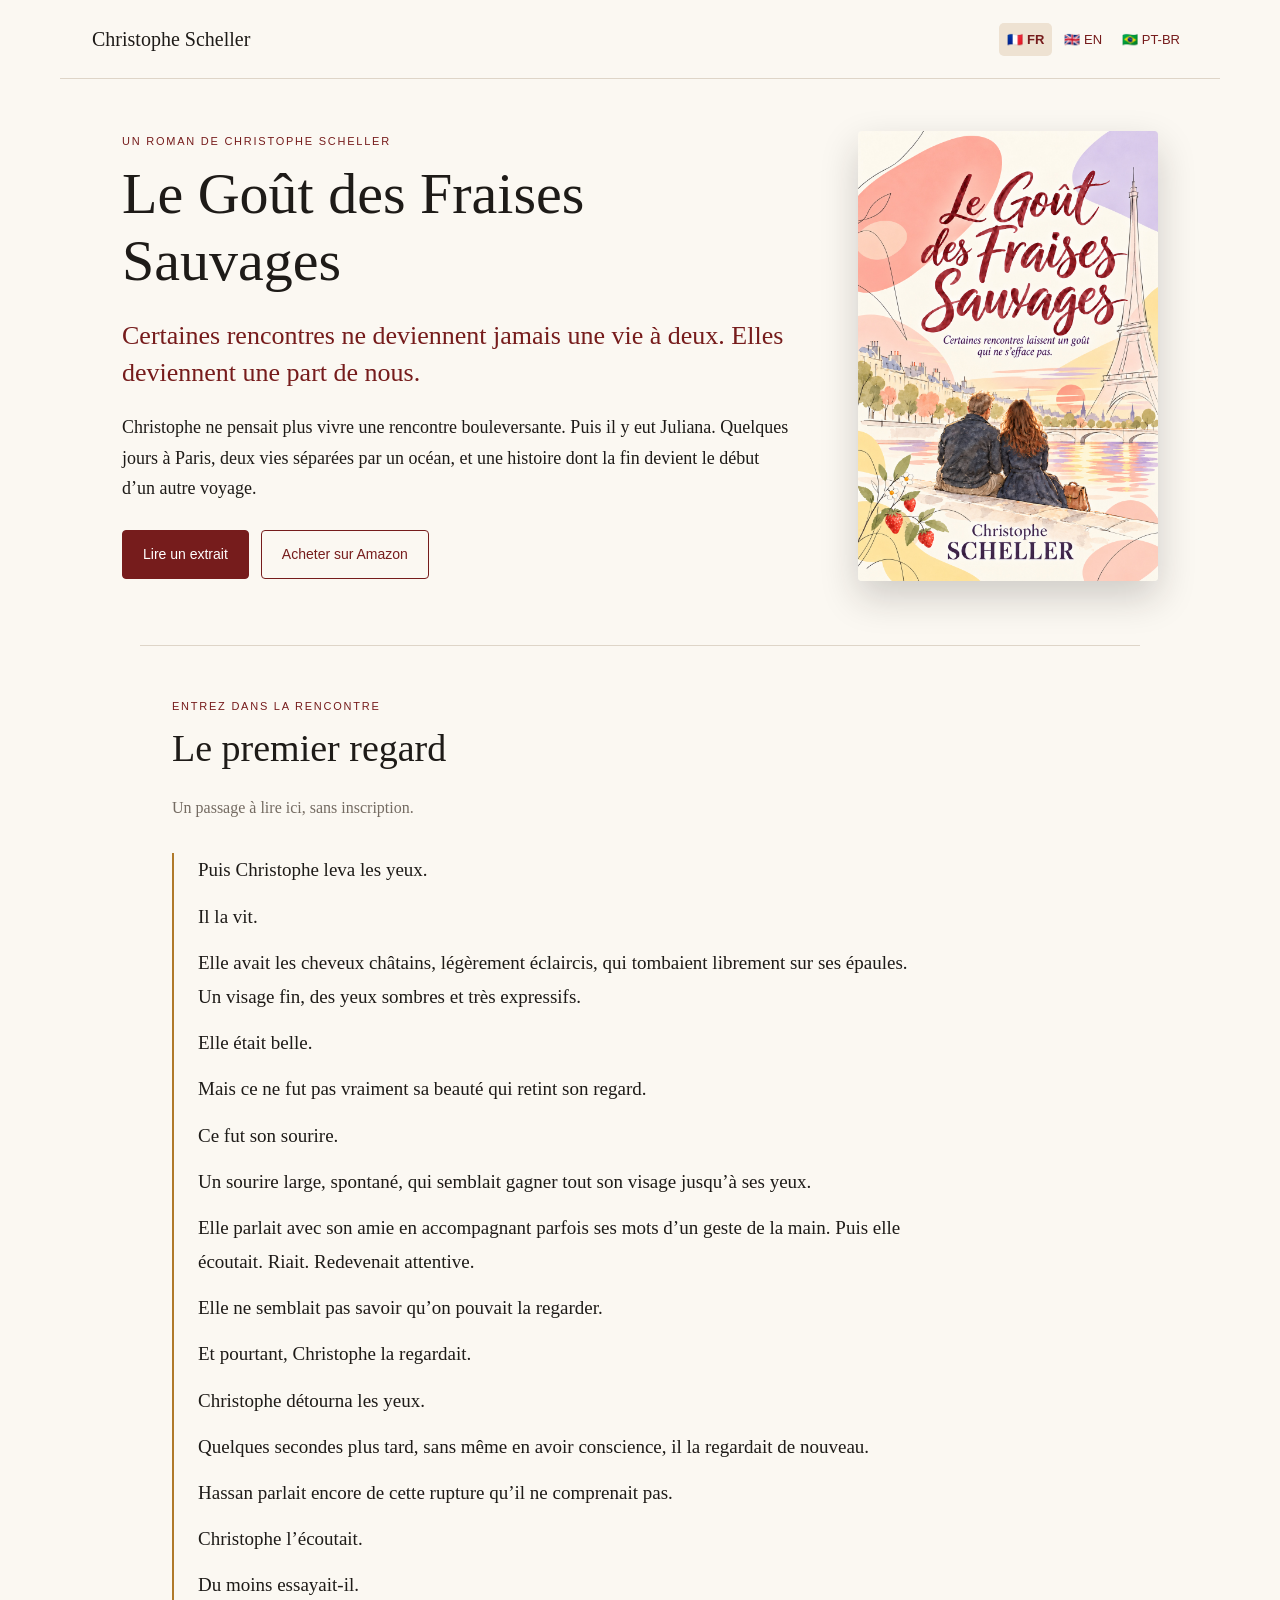
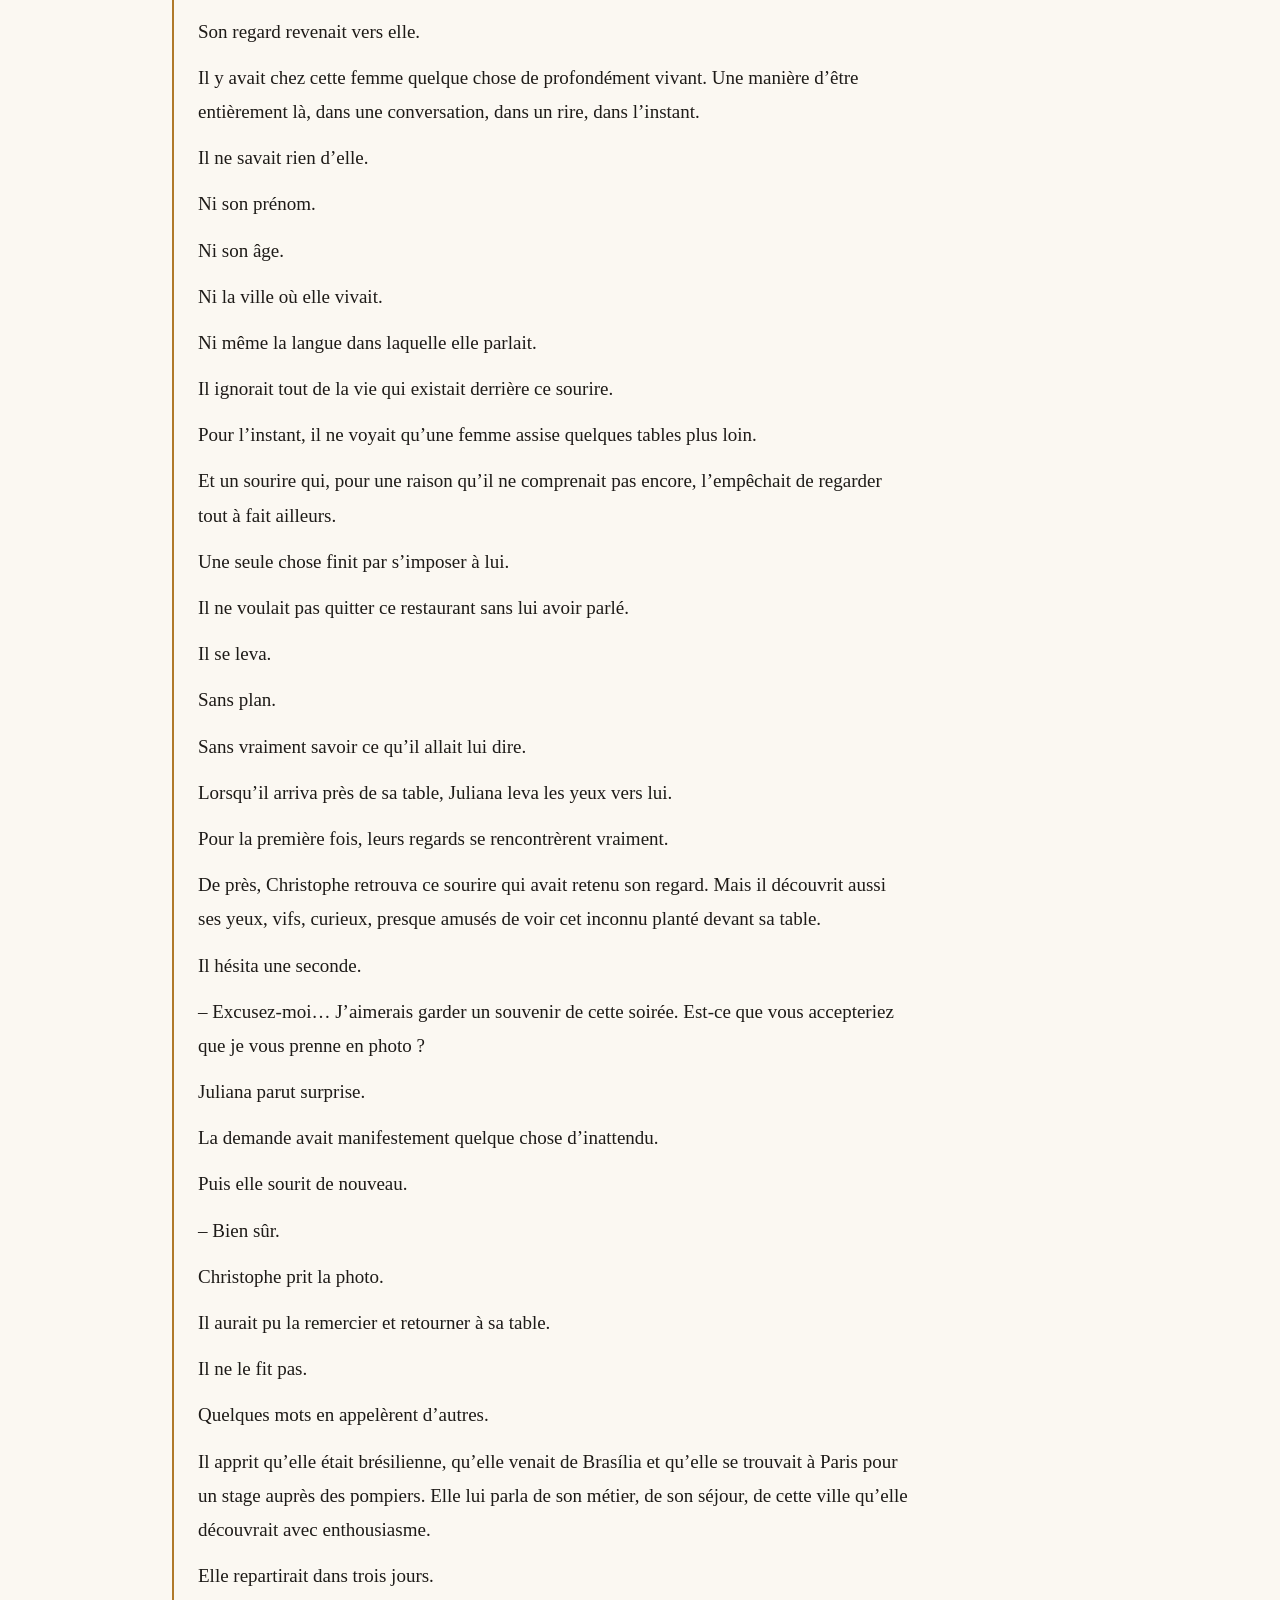
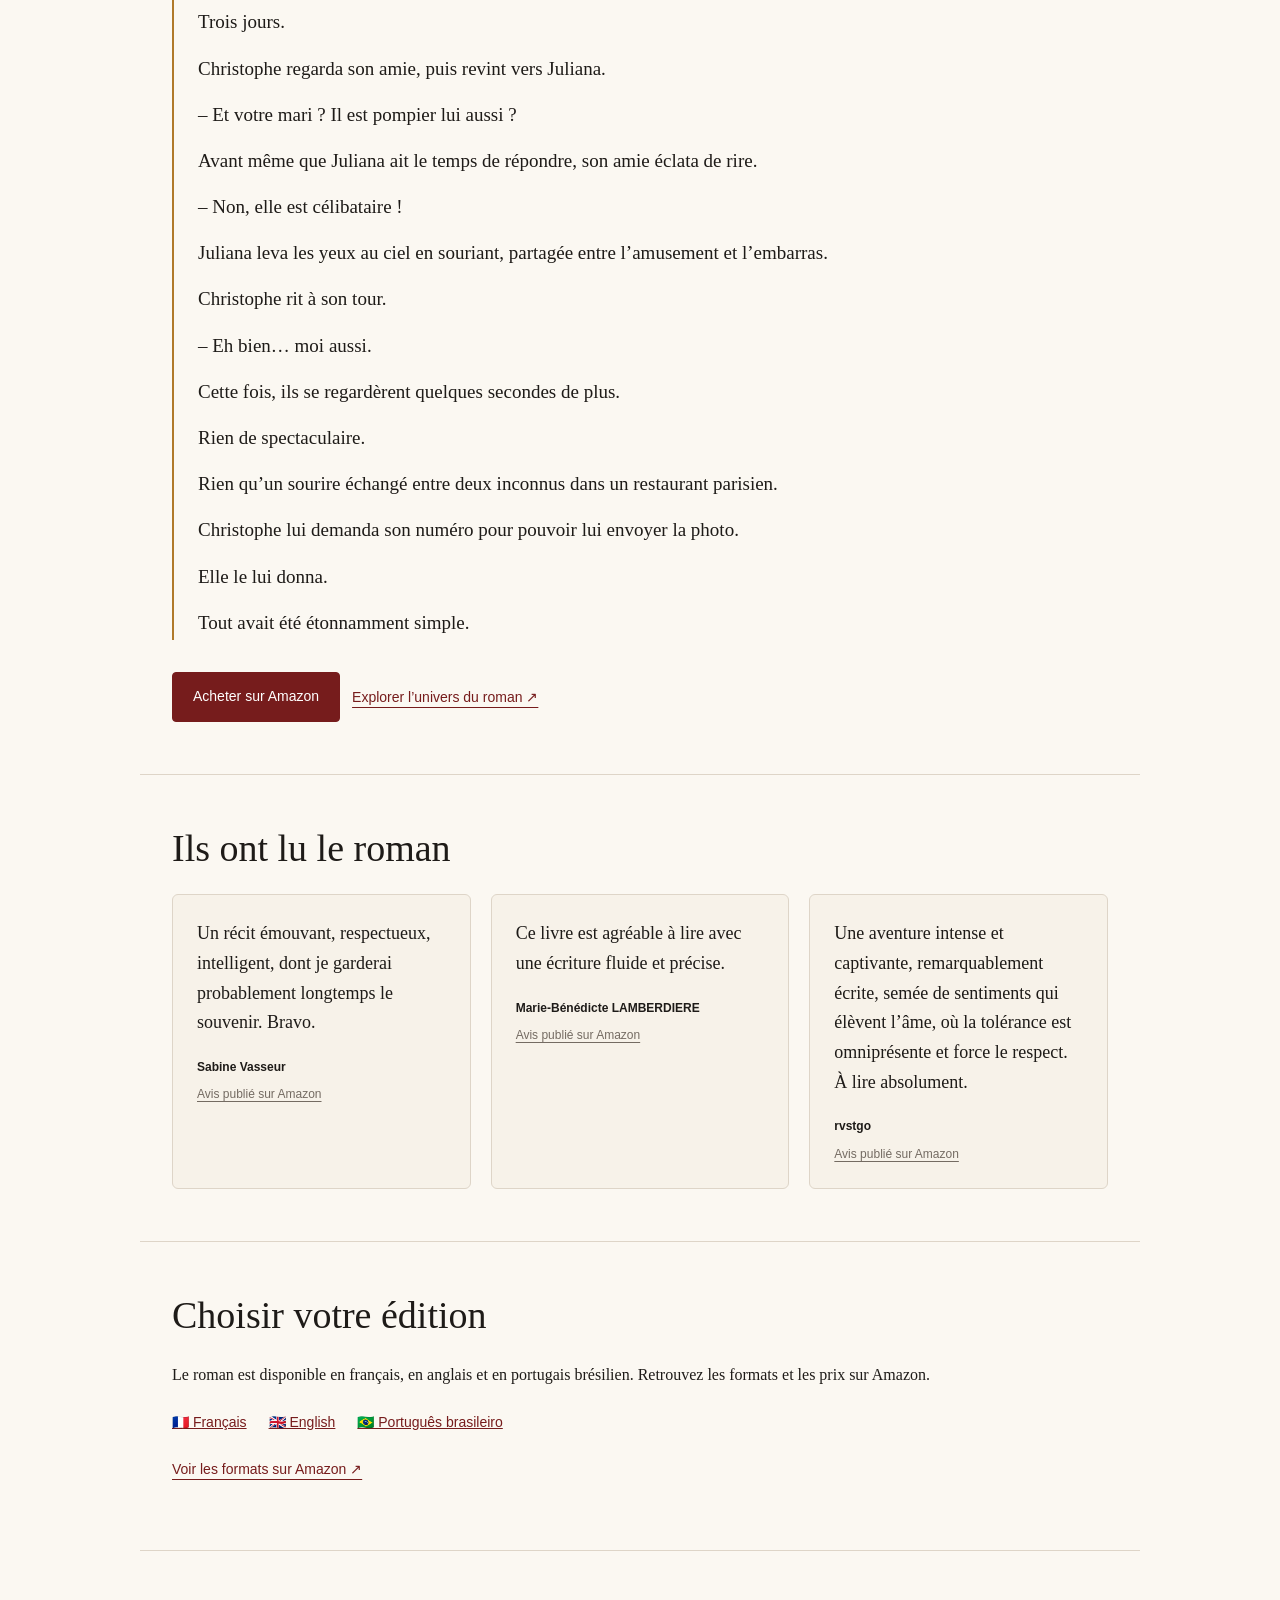
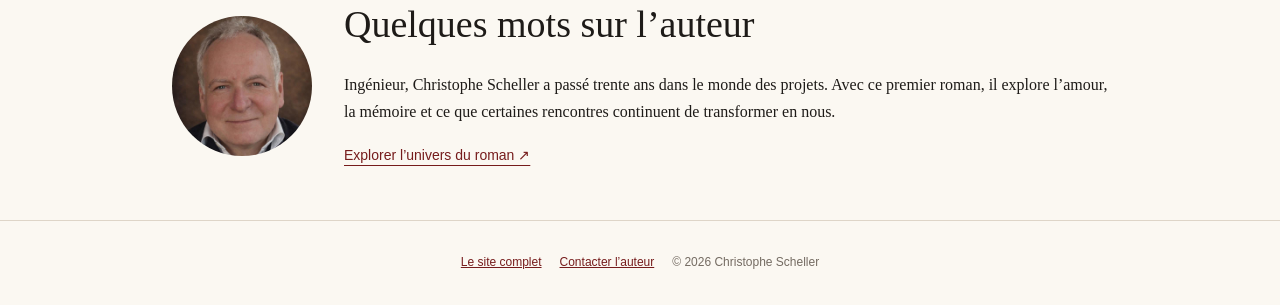
==== decouvrir/index.html @ 8481d51f "1erepage" ====
<!doctype html>
<html lang="fr"><head><meta charset="utf-8"><meta name="viewport" content="width=device-width, initial-scale=1"><title>Le Goût des Fraises Sauvages — Christophe Scheller</title><meta name="description" content="Christophe ne pensait plus vivre une rencontre bouleversante. Puis il y eut Juliana. Quelques jours à Paris, deux vies séparées par un océan, et une histoire dont la fin devient le début d’un autre voyage."><link rel="canonical" href="https://christophescheller.fr/decouvrir/"><link rel="alternate" hreflang="fr" href="https://christophescheller.fr/decouvrir/"><link rel="alternate" hreflang="en" href="https://christophescheller.fr/en/decouvrir/"><link rel="alternate" hreflang="pt-BR" href="https://christophescheller.fr/pt-br/decouvrir/"><link rel="alternate" hreflang="x-default" href="https://christophescheller.fr/decouvrir/"><meta property="og:type" content="book"><meta property="og:title" content="Le Goût des Fraises Sauvages"><meta property="og:description" content="Certaines rencontres ne deviennent jamais une vie à deux. Elles deviennent une part de nous."><meta property="og:url" content="https://christophescheller.fr/decouvrir/"><meta property="og:image" content="https://christophescheller.fr/assets/couverture-v5.jpg"><link rel="stylesheet" href="../assets/campagne.css?v=20261014"></head>
<body><header class="campaign-header"><a class="campaign-brand" href="../index.html">Christophe Scheller</a><nav class="campaign-language" aria-label="Choisir la langue"><a href="index.html" lang="fr" aria-current="page">🇫🇷 FR</a><a href="../en/decouvrir/index.html" lang="en">🇬🇧 EN</a><a href="../pt-br/decouvrir/index.html" lang="pt-BR">🇧🇷 PT-BR</a></nav></header>
<main><section class="campaign-hero"><div class="campaign-copy"><p class="campaign-eyebrow">Un roman de Christophe Scheller</p><h1>Le Goût des Fraises Sauvages</h1><p class="campaign-signature">Certaines rencontres ne deviennent jamais une vie à deux. Elles deviennent une part de nous.</p><p class="campaign-summary">Christophe ne pensait plus vivre une rencontre bouleversante. Puis il y eut Juliana. Quelques jours à Paris, deux vies séparées par un océan, et une histoire dont la fin devient le début d’un autre voyage.</p><div class="campaign-actions"><a class="campaign-button primary" href="#lire">Lire un extrait</a><a class="campaign-button" href="https://www.amazon.fr/dp/B0H6JQLMPZ" target="_blank" rel="noopener">Acheter sur Amazon</a></div></div><figure class="campaign-cover"><img class="campaign-cover-image" src="../assets/couverture-v5.jpg" alt="La couverture du roman" width="300" height="450" fetchpriority="high"></figure></section>
<section class="campaign-section" id="lire"><p class="campaign-eyebrow">Entrez dans la rencontre</p><h2>Le premier regard</h2><p class="campaign-muted">Un passage à lire ici, sans inscription.</p><blockquote class="campaign-excerpt"><p>Puis Christophe leva les yeux.</p><p>Il la vit.</p><p>Elle avait les cheveux châtains, légèrement éclaircis, qui tombaient librement sur ses épaules. Un visage fin, des yeux sombres et très expressifs.</p><p>Elle était belle.</p><p>Mais ce ne fut pas vraiment sa beauté qui retint son regard.</p><p>Ce fut son sourire.</p><p>Un sourire large, spontané, qui semblait gagner tout son visage jusqu’à ses yeux.</p><p>Elle parlait avec son amie en accompagnant parfois ses mots d’un geste de la main. Puis elle écoutait. Riait. Redevenait attentive.</p><p>Elle ne semblait pas savoir qu’on pouvait la regarder.</p><p>Et pourtant, Christophe la regardait.</p><p>Christophe détourna les yeux.</p><p>Quelques secondes plus tard, sans même en avoir conscience, il la regardait de nouveau.</p><p>Hassan parlait encore de cette rupture qu’il ne comprenait pas.</p><p>Christophe l’écoutait.</p><p>Du moins essayait-il.</p><p>Son regard revenait vers elle.</p><p>Il y avait chez cette femme quelque chose de profondément vivant. Une manière d’être entièrement là, dans une conversation, dans un rire, dans l’instant.</p><p>Il ne savait rien d’elle.</p><p>Ni son prénom.</p><p>Ni son âge.</p><p>Ni la ville où elle vivait.</p><p>Ni même la langue dans laquelle elle parlait.</p><p>Il ignorait tout de la vie qui existait derrière ce sourire.</p><p>Pour l’instant, il ne voyait qu’une femme assise quelques tables plus loin.</p><p>Et un sourire qui, pour une raison qu’il ne comprenait pas encore, l’empêchait de regarder tout à fait ailleurs.</p><p>Une seule chose finit par s’imposer à lui.</p><p>Il ne voulait pas quitter ce restaurant sans lui avoir parlé.</p><p>Il se leva.</p><p>Sans plan.</p><p>Sans vraiment savoir ce qu’il allait lui dire.</p><p>Lorsqu’il arriva près de sa table, Juliana leva les yeux vers lui.</p><p>Pour la première fois, leurs regards se rencontrèrent vraiment.</p><p>De près, Christophe retrouva ce sourire qui avait retenu son regard. Mais il découvrit aussi ses yeux, vifs, curieux, presque amusés de voir cet inconnu planté devant sa table.</p><p>Il hésita une seconde.</p><p>– Excusez-moi… J’aimerais garder un souvenir de cette soirée. Est-ce que vous accepteriez que je vous prenne en photo ?</p><p>Juliana parut surprise.</p><p>La demande avait manifestement quelque chose d’inattendu.</p><p>Puis elle sourit de nouveau.</p><p>– Bien sûr.</p><p>Christophe prit la photo.</p><p>Il aurait pu la remercier et retourner à sa table.</p><p>Il ne le fit pas.</p><p>Quelques mots en appelèrent d’autres.</p><p>Il apprit qu’elle était brésilienne, qu’elle venait de Brasília et qu’elle se trouvait à Paris pour un stage auprès des pompiers. Elle lui parla de son métier, de son séjour, de cette ville qu’elle découvrait avec enthousiasme.</p><p>Elle repartirait dans trois jours.</p><p>Trois jours.</p><p>Christophe regarda son amie, puis revint vers Juliana.</p><p>– Et votre mari ? Il est pompier lui aussi ?</p><p>Avant même que Juliana ait le temps de répondre, son amie éclata de rire.</p><p>– Non, elle est célibataire !</p><p>Juliana leva les yeux au ciel en souriant, partagée entre l’amusement et l’embarras.</p><p>Christophe rit à son tour.</p><p>– Eh bien… moi aussi.</p><p>Cette fois, ils se regardèrent quelques secondes de plus.</p><p>Rien de spectaculaire.</p><p>Rien qu’un sourire échangé entre deux inconnus dans un restaurant parisien.</p><p>Christophe lui demanda son numéro pour pouvoir lui envoyer la photo.</p><p>Elle le lui donna.</p><p>Tout avait été étonnamment simple.</p></blockquote><div class="campaign-actions"><a class="campaign-button primary" href="https://www.amazon.fr/dp/B0H6JQLMPZ" target="_blank" rel="noopener">Acheter sur Amazon</a><a class="campaign-text-link" href="../index.html#extraits">Explorer l’univers du roman ↗</a></div></section>
<section class="campaign-section campaign-reader-section"><h2>Ils ont lu le roman</h2><div class="campaign-reviews"><figure class="campaign-review"><blockquote><p>Un récit émouvant, respectueux, intelligent, dont je garderai probablement longtemps le souvenir. Bravo.</p></blockquote><figcaption><strong>Sabine Vasseur</strong><a href="https://www.amazon.fr/dp/B0H6JQLMPZ#customerReviews" target="_blank" rel="noopener">Avis publié sur Amazon</a></figcaption></figure><figure class="campaign-review"><blockquote><p>Ce livre est agréable à lire avec une écriture fluide et précise.</p></blockquote><figcaption><strong>Marie-Bénédicte LAMBERDIERE</strong><a href="https://www.amazon.fr/dp/B0H6JQLMPZ#customerReviews" target="_blank" rel="noopener">Avis publié sur Amazon</a></figcaption></figure><figure class="campaign-review"><blockquote><p>Une aventure intense et captivante, remarquablement écrite, semée de sentiments qui élèvent l’âme, où la tolérance est omniprésente et force le respect. À lire absolument.</p></blockquote><figcaption><strong>rvstgo</strong><a href="https://www.amazon.fr/dp/B0H6JQLMPZ#customerReviews" target="_blank" rel="noopener">Avis publié sur Amazon</a></figcaption></figure></div></section>
<section class="campaign-section"><h2>Choisir votre édition</h2><p>Le roman est disponible en français, en anglais et en portugais brésilien. Retrouvez les formats et les prix sur Amazon.</p><div class="campaign-editions"><a href="https://www.amazon.fr/dp/B0H6JQLMPZ" target="_blank" rel="noopener" lang="fr">🇫🇷 Français</a><a href="https://www.amazon.fr/dp/B0H6MMX7SH" target="_blank" rel="noopener" lang="en">🇬🇧 English</a><a href="https://www.amazon.fr/dp/B0H6MTT7H8" target="_blank" rel="noopener" lang="pt-BR">🇧🇷 Português brasileiro</a></div><p><a class="campaign-text-link" href="https://www.amazon.fr/dp/B0H6JQLMPZ" target="_blank" rel="noopener">Voir les formats sur Amazon ↗</a></p></section>
<section class="campaign-section campaign-author"><img src="../assets/christophe-scheller.jpg" alt="Christophe Scheller" width="160" height="160" loading="lazy"><div><h2>Quelques mots sur l’auteur</h2><p>Ingénieur, Christophe Scheller a passé trente ans dans le monde des projets. Avec ce premier roman, il explore l’amour, la mémoire et ce que certaines rencontres continuent de transformer en nous.</p><a class="campaign-text-link" href="../index.html">Explorer l’univers du roman ↗</a></div></section></main>
<footer class="campaign-footer"><a href="../index.html">Le site complet</a><a href="mailto:christophe.scheller@gmail.com">Contacter l’auteur</a><span>© 2026 Christophe Scheller</span></footer>
<!-- Cloudflare Web Analytics --><script type="module" src="https://static.cloudflareinsights.com/beacon.min.js" data-cf-beacon='{"token": "4d6f03d2fbf64516ad3363372d7a90b8"}'></script><!-- End Cloudflare Web Analytics -->
</body></html>
---- assets/campagne.css ----
:root { --ink:#1e1b18; --paper:#fbf8f2; --wine:#761c1c; --muted:#746b62; --line:#ded5c8; }
* { box-sizing:border-box; }
html { scroll-behavior:smooth; }
body { margin:0; color:var(--ink); background:var(--paper); font-family:Georgia,'Times New Roman',serif; line-height:1.7; }
a { color:var(--wine); }
a:focus-visible { outline:3px solid var(--wine); outline-offset:5px; }
.campaign-header { display:flex; justify-content:space-between; align-items:center; gap:16px; max-width:1160px; margin:auto; padding:22px 32px; border-bottom:1px solid var(--line); }
.campaign-brand { text-decoration:none; font-size:20px; color:var(--ink); }
.campaign-language { display:flex; gap:4px; font:13px Arial,sans-serif; }
.campaign-language a { padding:9px 8px; text-decoration:none; white-space:nowrap; border-radius:5px; }
.campaign-language a:hover,.campaign-language a[aria-current="page"] { background:#eee2d2; font-weight:bold; }
.campaign-hero { max-width:1100px; display:grid; grid-template-columns:minmax(0,1fr) 300px; gap:64px; align-items:center; margin:auto; padding:52px 32px 64px; }
.campaign-eyebrow { margin:0 0 12px; color:var(--wine); text-transform:uppercase; font:11px/1.5 Arial,sans-serif; letter-spacing:.16em; }
h1,h2 { font-weight:normal; line-height:1.15; }
h1 { font-size:clamp(34px,4.6vw,58px); margin:0 0 22px; }
h2 { font-size:clamp(28px,3.5vw,38px); margin:0 0 24px; }
.campaign-signature { color:var(--wine); font-size:clamp(21px,2.1vw,26px); line-height:1.45; margin:0 0 20px; }
.campaign-summary { font-size:18px; margin:0 0 26px; }
.campaign-actions { display:flex; flex-wrap:wrap; align-items:center; gap:12px; }
.campaign-button { display:inline-block; padding:14px 20px; border:1px solid var(--wine); border-radius:4px; text-decoration:none; font:14px/1.4 Arial,sans-serif; text-align:center; }
.campaign-button.primary { color:white; background:var(--wine); }
.campaign-button:hover { background:#eee2d2; color:var(--wine); }
.campaign-button.primary:hover { background:#541414; color:white; }
.campaign-cover { margin:0; width:100%; aspect-ratio:2/3; overflow:hidden; border-radius:4px; box-shadow:0 16px 38px rgba(30,27,24,.2); }
.campaign-cover-image { display:block; width:100%; height:100%; object-fit:cover; object-position:right center; }
.campaign-section { max-width:1000px; margin:auto; padding:52px 32px; border-top:1px solid var(--line); scroll-margin-top:20px; }
.campaign-muted { color:var(--muted); }
.campaign-excerpt { border-left:2px solid #b07a2a; margin:32px 0; padding-left:24px; font-size:19px; line-height:1.8; max-width:740px; }
.campaign-excerpt p { margin:0 0 12px; }
.campaign-text-link { text-underline-offset:5px; font:14px/1.6 Arial,sans-serif; }
.campaign-reviews { display:grid; grid-template-columns:repeat(3,minmax(0,1fr)); gap:20px; }
.campaign-review { margin:0; padding:24px; border:1px solid var(--line); border-radius:6px; background:#f7f2e9; }
.campaign-review blockquote { margin:0 0 20px; font-size:18px; line-height:1.65; }
.campaign-review blockquote p { margin:0; }
.campaign-review figcaption { font:12px/1.6 Arial,sans-serif; }
.campaign-review figcaption strong { display:block; margin-bottom:8px; }
.campaign-review figcaption a { color:var(--muted); text-underline-offset:3px; }
.campaign-editions { display:flex; gap:12px 22px; flex-wrap:wrap; margin:22px 0; font:14px/1.6 Arial,sans-serif; }
.campaign-author { display:grid; grid-template-columns:140px minmax(0,1fr); gap:32px; align-items:center; }
.campaign-author img { display:block; width:140px; height:auto; border-radius:50%; }
.campaign-footer { display:flex; justify-content:center; flex-wrap:wrap; gap:18px; padding:32px 24px; border-top:1px solid var(--line); color:var(--muted); font:12px/1.6 Arial,sans-serif; }
@media (max-width:760px) {
 .campaign-header { padding:16px 20px; gap:8px; }
 .campaign-brand { font-size:17px; }
 .campaign-language { font-size:12px; }
 .campaign-language a { padding:8px 5px; }
 .campaign-hero { grid-template-columns:1fr; gap:32px; padding:28px 22px 42px; }
 .campaign-copy { order:0; }
 .campaign-cover { order:1; max-width:210px; justify-self:center; }
 .campaign-summary { font-size:17px; }
 .campaign-section { padding:36px 22px; }
 .campaign-reviews { grid-template-columns:1fr; }
 .campaign-excerpt { font-size:18px; padding-left:18px; }
 .campaign-author { grid-template-columns:1fr; gap:22px; }
 .campaign-author img { width:120px; }
}
@media (max-width:420px) { .campaign-actions .campaign-button { width:100%; } .campaign-header { flex-wrap:wrap; } }
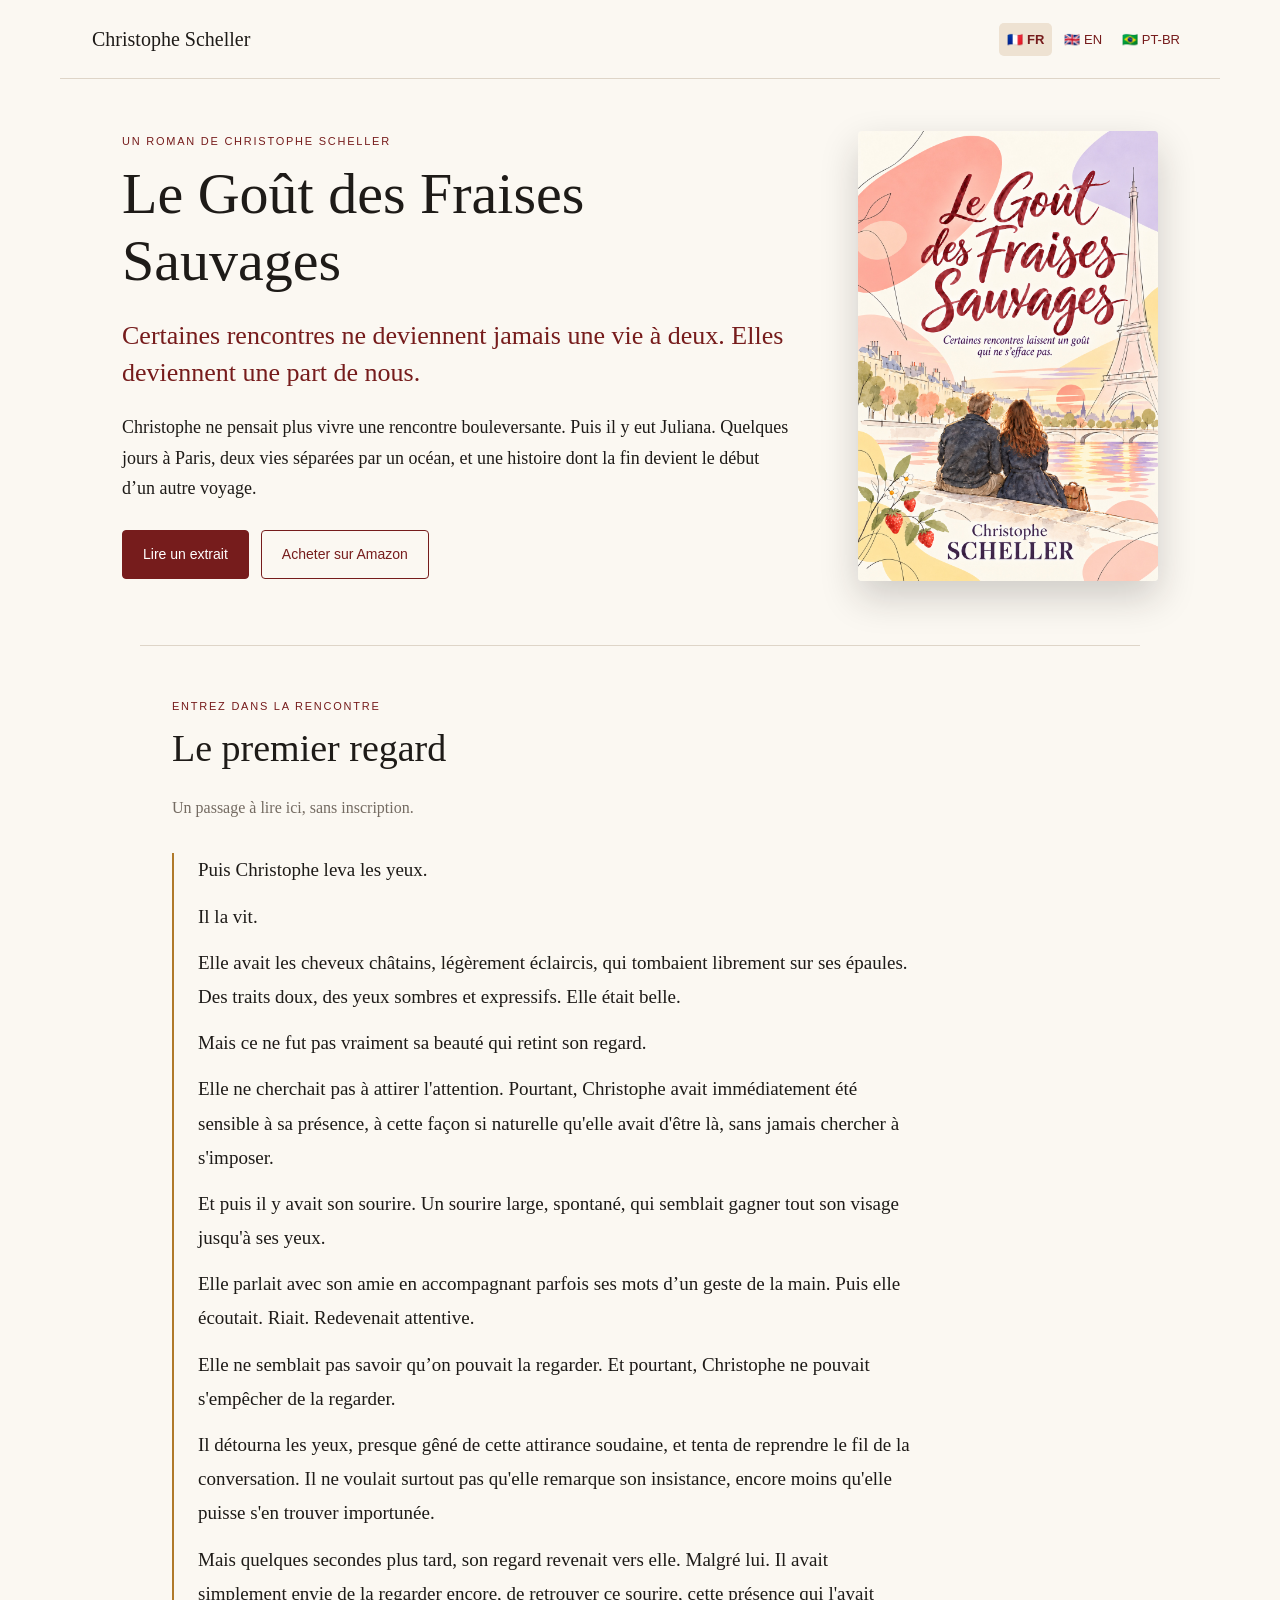
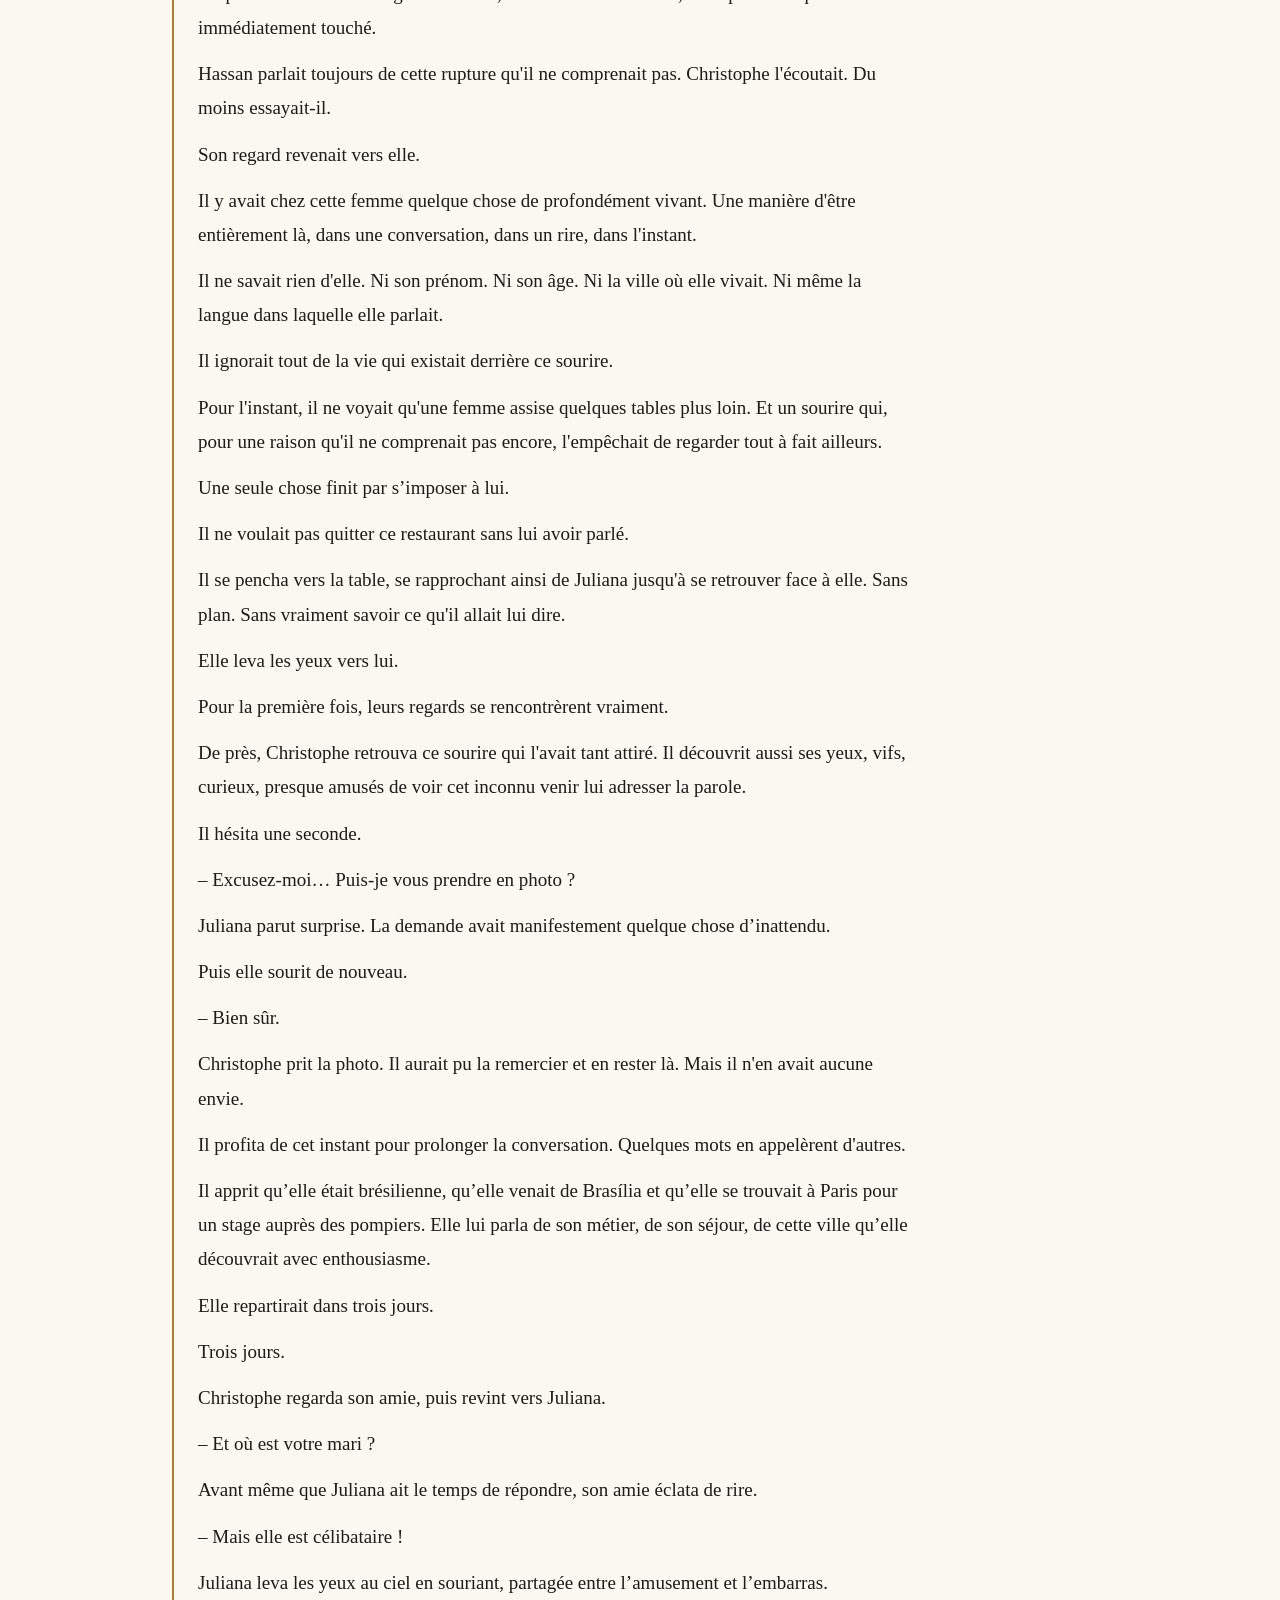
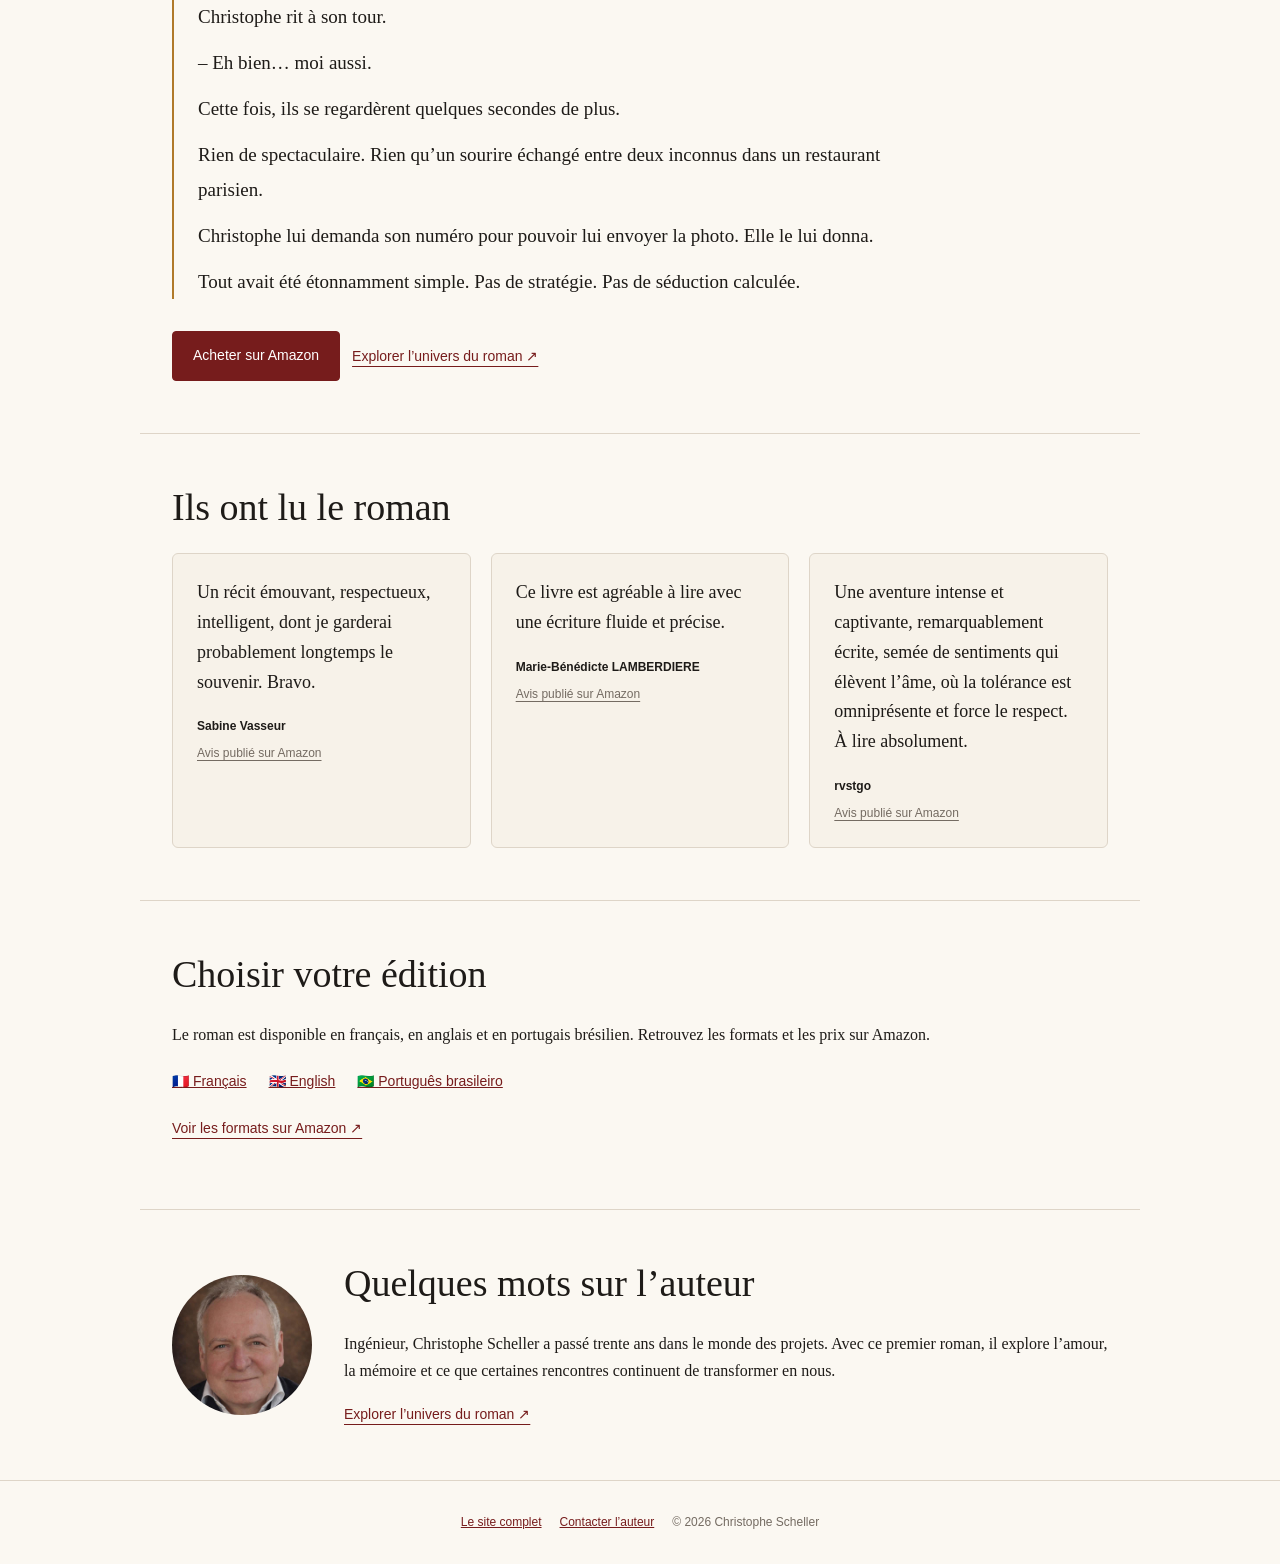
==== commit ddb85430: "maj extraits" ====
--- a/decouvrir/index.html
+++ b/decouvrir/index.html
@@ -2,7 +2,7 @@
 <html lang="fr"><head><meta charset="utf-8"><meta name="viewport" content="width=device-width, initial-scale=1"><title>Le Goût des Fraises Sauvages — Christophe Scheller</title><meta name="description" content="Christophe ne pensait plus vivre une rencontre bouleversante. Puis il y eut Juliana. Quelques jours à Paris, deux vies séparées par un océan, et une histoire dont la fin devient le début d’un autre voyage."><link rel="canonical" href="https://christophescheller.fr/decouvrir/"><link rel="alternate" hreflang="fr" href="https://christophescheller.fr/decouvrir/"><link rel="alternate" hreflang="en" href="https://christophescheller.fr/en/decouvrir/"><link rel="alternate" hreflang="pt-BR" href="https://christophescheller.fr/pt-br/decouvrir/"><link rel="alternate" hreflang="x-default" href="https://christophescheller.fr/decouvrir/"><meta property="og:type" content="book"><meta property="og:title" content="Le Goût des Fraises Sauvages"><meta property="og:description" content="Certaines rencontres ne deviennent jamais une vie à deux. Elles deviennent une part de nous."><meta property="og:url" content="https://christophescheller.fr/decouvrir/"><meta property="og:image" content="https://christophescheller.fr/assets/couverture-v5.jpg"><link rel="stylesheet" href="../assets/campagne.css?v=20261014"></head>
 <body><header class="campaign-header"><a class="campaign-brand" href="../index.html">Christophe Scheller</a><nav class="campaign-language" aria-label="Choisir la langue"><a href="index.html" lang="fr" aria-current="page">🇫🇷 FR</a><a href="../en/decouvrir/index.html" lang="en">🇬🇧 EN</a><a href="../pt-br/decouvrir/index.html" lang="pt-BR">🇧🇷 PT-BR</a></nav></header>
 <main><section class="campaign-hero"><div class="campaign-copy"><p class="campaign-eyebrow">Un roman de Christophe Scheller</p><h1>Le Goût des Fraises Sauvages</h1><p class="campaign-signature">Certaines rencontres ne deviennent jamais une vie à deux. Elles deviennent une part de nous.</p><p class="campaign-summary">Christophe ne pensait plus vivre une rencontre bouleversante. Puis il y eut Juliana. Quelques jours à Paris, deux vies séparées par un océan, et une histoire dont la fin devient le début d’un autre voyage.</p><div class="campaign-actions"><a class="campaign-button primary" href="#lire">Lire un extrait</a><a class="campaign-button" href="https://www.amazon.fr/dp/B0H6JQLMPZ" target="_blank" rel="noopener">Acheter sur Amazon</a></div></div><figure class="campaign-cover"><img class="campaign-cover-image" src="../assets/couverture-v5.jpg" alt="La couverture du roman" width="300" height="450" fetchpriority="high"></figure></section>
-<section class="campaign-section" id="lire"><p class="campaign-eyebrow">Entrez dans la rencontre</p><h2>Le premier regard</h2><p class="campaign-muted">Un passage à lire ici, sans inscription.</p><blockquote class="campaign-excerpt"><p>Puis Christophe leva les yeux.</p><p>Il la vit.</p><p>Elle avait les cheveux châtains, légèrement éclaircis, qui tombaient librement sur ses épaules. Un visage fin, des yeux sombres et très expressifs.</p><p>Elle était belle.</p><p>Mais ce ne fut pas vraiment sa beauté qui retint son regard.</p><p>Ce fut son sourire.</p><p>Un sourire large, spontané, qui semblait gagner tout son visage jusqu’à ses yeux.</p><p>Elle parlait avec son amie en accompagnant parfois ses mots d’un geste de la main. Puis elle écoutait. Riait. Redevenait attentive.</p><p>Elle ne semblait pas savoir qu’on pouvait la regarder.</p><p>Et pourtant, Christophe la regardait.</p><p>Christophe détourna les yeux.</p><p>Quelques secondes plus tard, sans même en avoir conscience, il la regardait de nouveau.</p><p>Hassan parlait encore de cette rupture qu’il ne comprenait pas.</p><p>Christophe l’écoutait.</p><p>Du moins essayait-il.</p><p>Son regard revenait vers elle.</p><p>Il y avait chez cette femme quelque chose de profondément vivant. Une manière d’être entièrement là, dans une conversation, dans un rire, dans l’instant.</p><p>Il ne savait rien d’elle.</p><p>Ni son prénom.</p><p>Ni son âge.</p><p>Ni la ville où elle vivait.</p><p>Ni même la langue dans laquelle elle parlait.</p><p>Il ignorait tout de la vie qui existait derrière ce sourire.</p><p>Pour l’instant, il ne voyait qu’une femme assise quelques tables plus loin.</p><p>Et un sourire qui, pour une raison qu’il ne comprenait pas encore, l’empêchait de regarder tout à fait ailleurs.</p><p>Une seule chose finit par s’imposer à lui.</p><p>Il ne voulait pas quitter ce restaurant sans lui avoir parlé.</p><p>Il se leva.</p><p>Sans plan.</p><p>Sans vraiment savoir ce qu’il allait lui dire.</p><p>Lorsqu’il arriva près de sa table, Juliana leva les yeux vers lui.</p><p>Pour la première fois, leurs regards se rencontrèrent vraiment.</p><p>De près, Christophe retrouva ce sourire qui avait retenu son regard. Mais il découvrit aussi ses yeux, vifs, curieux, presque amusés de voir cet inconnu planté devant sa table.</p><p>Il hésita une seconde.</p><p>– Excusez-moi… J’aimerais garder un souvenir de cette soirée. Est-ce que vous accepteriez que je vous prenne en photo ?</p><p>Juliana parut surprise.</p><p>La demande avait manifestement quelque chose d’inattendu.</p><p>Puis elle sourit de nouveau.</p><p>– Bien sûr.</p><p>Christophe prit la photo.</p><p>Il aurait pu la remercier et retourner à sa table.</p><p>Il ne le fit pas.</p><p>Quelques mots en appelèrent d’autres.</p><p>Il apprit qu’elle était brésilienne, qu’elle venait de Brasília et qu’elle se trouvait à Paris pour un stage auprès des pompiers. Elle lui parla de son métier, de son séjour, de cette ville qu’elle découvrait avec enthousiasme.</p><p>Elle repartirait dans trois jours.</p><p>Trois jours.</p><p>Christophe regarda son amie, puis revint vers Juliana.</p><p>– Et votre mari ? Il est pompier lui aussi ?</p><p>Avant même que Juliana ait le temps de répondre, son amie éclata de rire.</p><p>– Non, elle est célibataire !</p><p>Juliana leva les yeux au ciel en souriant, partagée entre l’amusement et l’embarras.</p><p>Christophe rit à son tour.</p><p>– Eh bien… moi aussi.</p><p>Cette fois, ils se regardèrent quelques secondes de plus.</p><p>Rien de spectaculaire.</p><p>Rien qu’un sourire échangé entre deux inconnus dans un restaurant parisien.</p><p>Christophe lui demanda son numéro pour pouvoir lui envoyer la photo.</p><p>Elle le lui donna.</p><p>Tout avait été étonnamment simple.</p></blockquote><div class="campaign-actions"><a class="campaign-button primary" href="https://www.amazon.fr/dp/B0H6JQLMPZ" target="_blank" rel="noopener">Acheter sur Amazon</a><a class="campaign-text-link" href="../index.html#extraits">Explorer l’univers du roman ↗</a></div></section>
+<section class="campaign-section" id="lire"><p class="campaign-eyebrow">Entrez dans la rencontre</p><h2>Le premier regard</h2><p class="campaign-muted">Un passage à lire ici, sans inscription.</p><blockquote class="campaign-excerpt"><p>Puis Christophe leva les yeux.</p><p>Il la vit.</p><p>Elle avait les cheveux châtains, légèrement éclaircis, qui tombaient librement sur ses épaules. Des traits doux, des yeux sombres et expressifs. Elle était belle.</p><p>Mais ce ne fut pas vraiment sa beauté qui retint son regard.</p><p>Elle ne cherchait pas à attirer l&#x27;attention. Pourtant, Christophe avait immédiatement été sensible à sa présence, à cette façon si naturelle qu&#x27;elle avait d&#x27;être là, sans jamais chercher à s&#x27;imposer.</p><p>Et puis il y avait son sourire. Un sourire large, spontané, qui semblait gagner tout son visage jusqu&#x27;à ses yeux.</p><p>Elle parlait avec son amie en accompagnant parfois ses mots d’un geste de la main. Puis elle écoutait. Riait. Redevenait attentive.</p><p>Elle ne semblait pas savoir qu’on pouvait la regarder. Et pourtant, Christophe ne pouvait s&#x27;empêcher de la regarder.</p><p>Il détourna les yeux, presque gêné de cette attirance soudaine, et tenta de reprendre le fil de la conversation. Il ne voulait surtout pas qu&#x27;elle remarque son insistance, encore moins qu&#x27;elle puisse s&#x27;en trouver importunée.</p><p>Mais quelques secondes plus tard, son regard revenait vers elle. Malgré lui. Il avait simplement envie de la regarder encore, de retrouver ce sourire, cette présence qui l&#x27;avait immédiatement touché.</p><p>Hassan parlait toujours de cette rupture qu&#x27;il ne comprenait pas. Christophe l&#x27;écoutait. Du moins essayait-il.</p><p>Son regard revenait vers elle.</p><p>Il y avait chez cette femme quelque chose de profondément vivant. Une manière d&#x27;être entièrement là, dans une conversation, dans un rire, dans l&#x27;instant.</p><p>Il ne savait rien d&#x27;elle. Ni son prénom. Ni son âge. Ni la ville où elle vivait. Ni même la langue dans laquelle elle parlait.</p><p>Il ignorait tout de la vie qui existait derrière ce sourire.</p><p>Pour l&#x27;instant, il ne voyait qu&#x27;une femme assise quelques tables plus loin. Et un sourire qui, pour une raison qu&#x27;il ne comprenait pas encore, l&#x27;empêchait de regarder tout à fait ailleurs.</p><p>Une seule chose finit par s’imposer à lui.</p><p>Il ne voulait pas quitter ce restaurant sans lui avoir parlé.</p><p>Il se pencha vers la table, se rapprochant ainsi de Juliana jusqu&#x27;à se retrouver face à elle. Sans plan. Sans vraiment savoir ce qu&#x27;il allait lui dire.</p><p>Elle leva les yeux vers lui.</p><p>Pour la première fois, leurs regards se rencontrèrent vraiment.</p><p>De près, Christophe retrouva ce sourire qui l&#x27;avait tant attiré. Il découvrit aussi ses yeux, vifs, curieux, presque amusés de voir cet inconnu venir lui adresser la parole.</p><p>Il hésita une seconde.</p><p>– Excusez-moi… Puis-je vous prendre en photo ?</p><p>Juliana parut surprise. La demande avait manifestement quelque chose d’inattendu.</p><p>Puis elle sourit de nouveau.</p><p>– Bien sûr.</p><p>Christophe prit la photo. Il aurait pu la remercier et en rester là. Mais il n&#x27;en avait aucune envie.</p><p>Il profita de cet instant pour prolonger la conversation. Quelques mots en appelèrent d&#x27;autres.</p><p>Il apprit qu’elle était brésilienne, qu’elle venait de Brasília et qu’elle se trouvait à Paris pour un stage auprès des pompiers. Elle lui parla de son métier, de son séjour, de cette ville qu’elle découvrait avec enthousiasme.</p><p>Elle repartirait dans trois jours.</p><p>Trois jours.</p><p>Christophe regarda son amie, puis revint vers Juliana.</p><p>– Et où est votre mari ?</p><p>Avant même que Juliana ait le temps de répondre, son amie éclata de rire.</p><p>– Mais elle est célibataire !</p><p>Juliana leva les yeux au ciel en souriant, partagée entre l’amusement et l’embarras. Christophe rit à son tour.</p><p>– Eh bien… moi aussi.</p><p>Cette fois, ils se regardèrent quelques secondes de plus.</p><p>Rien de spectaculaire. Rien qu’un sourire échangé entre deux inconnus dans un restaurant parisien.</p><p>Christophe lui demanda son numéro pour pouvoir lui envoyer la photo. Elle le lui donna.</p><p>Tout avait été étonnamment simple. Pas de stratégie. Pas de séduction calculée.</p></blockquote><div class="campaign-actions"><a class="campaign-button primary" href="https://www.amazon.fr/dp/B0H6JQLMPZ" target="_blank" rel="noopener">Acheter sur Amazon</a><a class="campaign-text-link" href="../index.html#extraits">Explorer l’univers du roman ↗</a></div></section>
 <section class="campaign-section campaign-reader-section"><h2>Ils ont lu le roman</h2><div class="campaign-reviews"><figure class="campaign-review"><blockquote><p>Un récit émouvant, respectueux, intelligent, dont je garderai probablement longtemps le souvenir. Bravo.</p></blockquote><figcaption><strong>Sabine Vasseur</strong><a href="https://www.amazon.fr/dp/B0H6JQLMPZ#customerReviews" target="_blank" rel="noopener">Avis publié sur Amazon</a></figcaption></figure><figure class="campaign-review"><blockquote><p>Ce livre est agréable à lire avec une écriture fluide et précise.</p></blockquote><figcaption><strong>Marie-Bénédicte LAMBERDIERE</strong><a href="https://www.amazon.fr/dp/B0H6JQLMPZ#customerReviews" target="_blank" rel="noopener">Avis publié sur Amazon</a></figcaption></figure><figure class="campaign-review"><blockquote><p>Une aventure intense et captivante, remarquablement écrite, semée de sentiments qui élèvent l’âme, où la tolérance est omniprésente et force le respect. À lire absolument.</p></blockquote><figcaption><strong>rvstgo</strong><a href="https://www.amazon.fr/dp/B0H6JQLMPZ#customerReviews" target="_blank" rel="noopener">Avis publié sur Amazon</a></figcaption></figure></div></section>
 <section class="campaign-section"><h2>Choisir votre édition</h2><p>Le roman est disponible en français, en anglais et en portugais brésilien. Retrouvez les formats et les prix sur Amazon.</p><div class="campaign-editions"><a href="https://www.amazon.fr/dp/B0H6JQLMPZ" target="_blank" rel="noopener" lang="fr">🇫🇷 Français</a><a href="https://www.amazon.fr/dp/B0H6MMX7SH" target="_blank" rel="noopener" lang="en">🇬🇧 English</a><a href="https://www.amazon.fr/dp/B0H6MTT7H8" target="_blank" rel="noopener" lang="pt-BR">🇧🇷 Português brasileiro</a></div><p><a class="campaign-text-link" href="https://www.amazon.fr/dp/B0H6JQLMPZ" target="_blank" rel="noopener">Voir les formats sur Amazon ↗</a></p></section>
 <section class="campaign-section campaign-author"><img src="../assets/christophe-scheller.jpg" alt="Christophe Scheller" width="160" height="160" loading="lazy"><div><h2>Quelques mots sur l’auteur</h2><p>Ingénieur, Christophe Scheller a passé trente ans dans le monde des projets. Avec ce premier roman, il explore l’amour, la mémoire et ce que certaines rencontres continuent de transformer en nous.</p><a class="campaign-text-link" href="../index.html">Explorer l’univers du roman ↗</a></div></section></main>
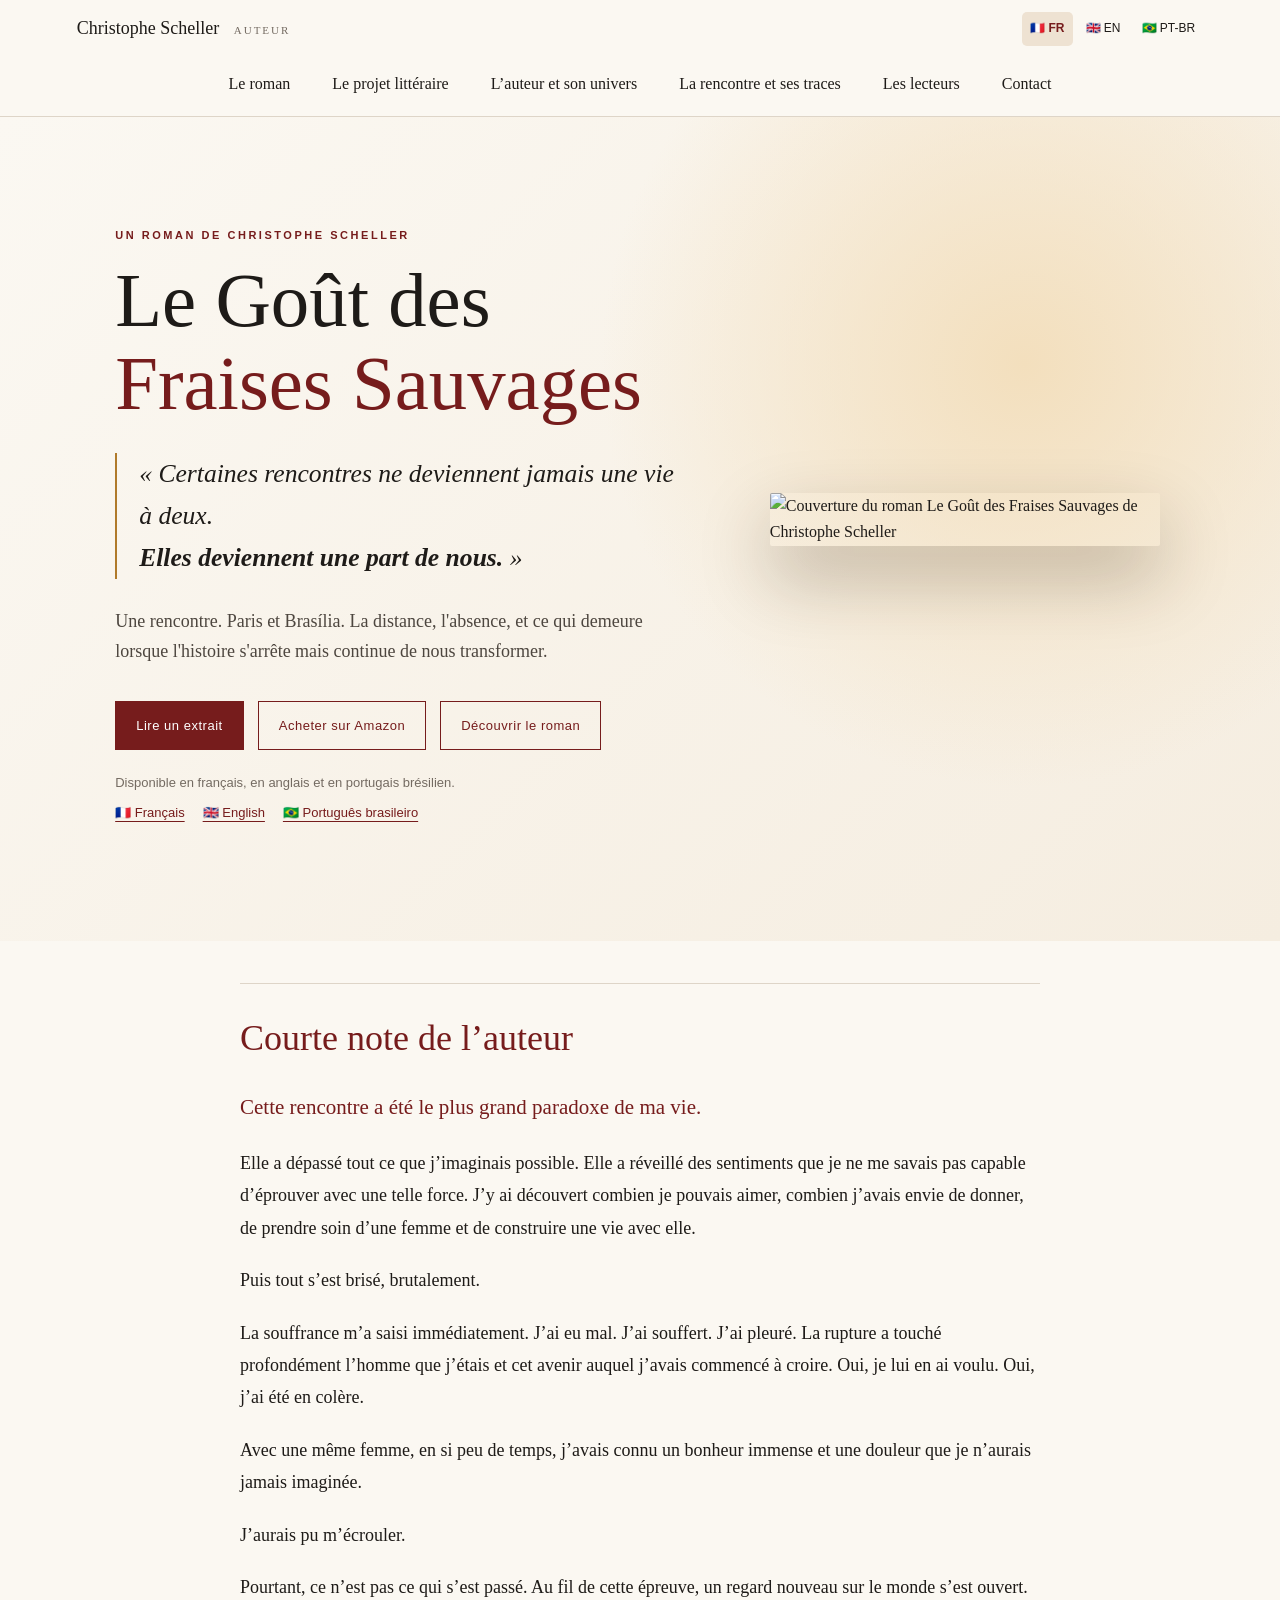
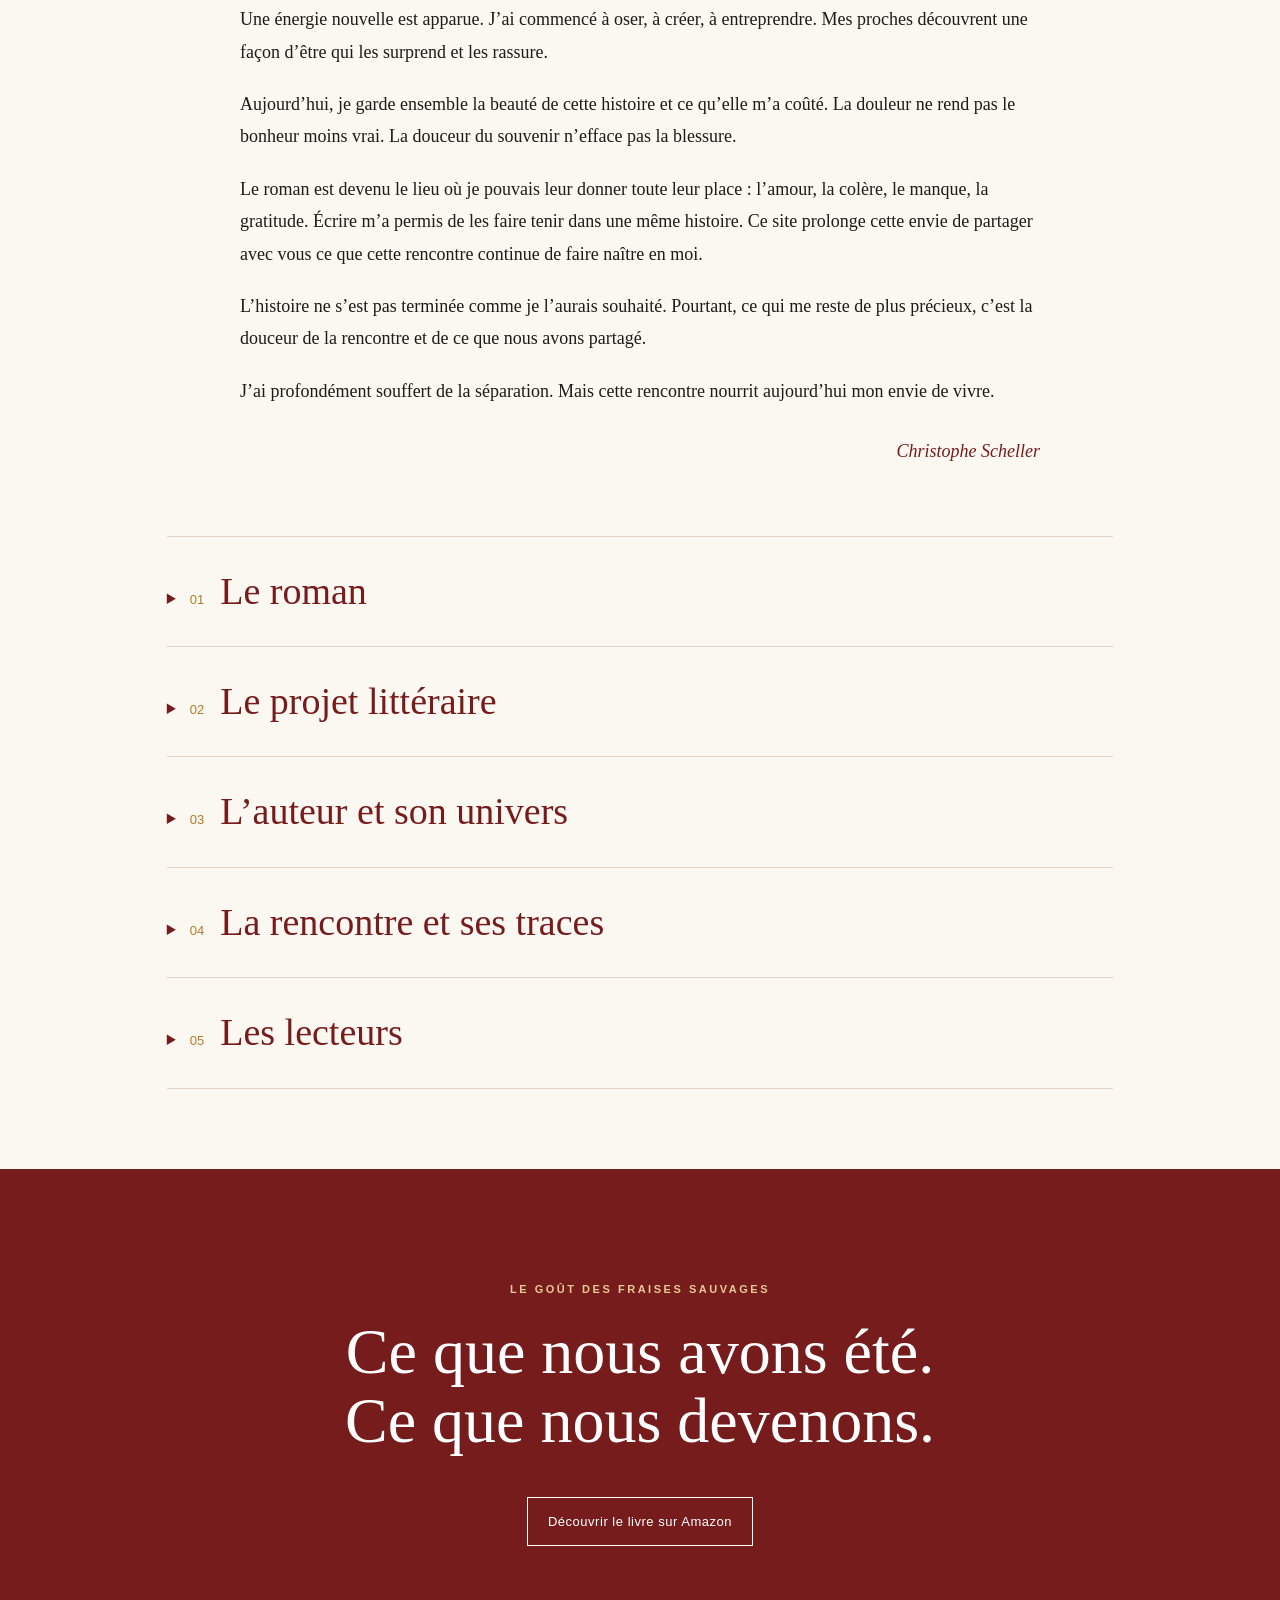
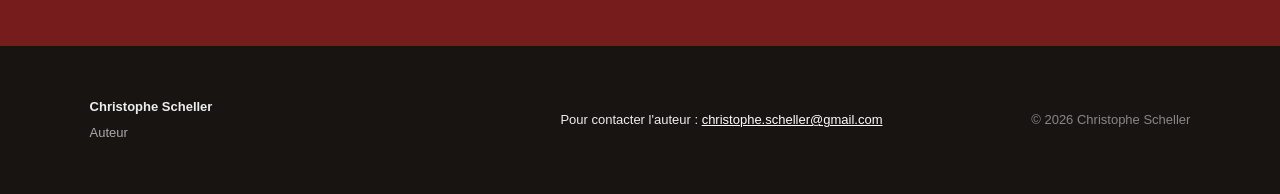
==== commit 4ad1d5d2: "couv4" ====
--- a/decouvrir/index.html
+++ b/decouvrir/index.html
@@ -1,11 +1,726 @@
 <!doctype html>
-<html lang="fr"><head><meta charset="utf-8"><meta name="viewport" content="width=device-width, initial-scale=1"><title>Le Goût des Fraises Sauvages — Christophe Scheller</title><meta name="description" content="Christophe ne pensait plus vivre une rencontre bouleversante. Puis il y eut Juliana. Quelques jours à Paris, deux vies séparées par un océan, et une histoire dont la fin devient le début d’un autre voyage."><link rel="canonical" href="https://christophescheller.fr/decouvrir/"><link rel="alternate" hreflang="fr" href="https://christophescheller.fr/decouvrir/"><link rel="alternate" hreflang="en" href="https://christophescheller.fr/en/decouvrir/"><link rel="alternate" hreflang="pt-BR" href="https://christophescheller.fr/pt-br/decouvrir/"><link rel="alternate" hreflang="x-default" href="https://christophescheller.fr/decouvrir/"><meta property="og:type" content="book"><meta property="og:title" content="Le Goût des Fraises Sauvages"><meta property="og:description" content="Certaines rencontres ne deviennent jamais une vie à deux. Elles deviennent une part de nous."><meta property="og:url" content="https://christophescheller.fr/decouvrir/"><meta property="og:image" content="https://christophescheller.fr/assets/couverture-v5.jpg"><link rel="stylesheet" href="../assets/campagne.css?v=20261014"></head>
-<body><header class="campaign-header"><a class="campaign-brand" href="../index.html">Christophe Scheller</a><nav class="campaign-language" aria-label="Choisir la langue"><a href="index.html" lang="fr" aria-current="page">🇫🇷 FR</a><a href="../en/decouvrir/index.html" lang="en">🇬🇧 EN</a><a href="../pt-br/decouvrir/index.html" lang="pt-BR">🇧🇷 PT-BR</a></nav></header>
-<main><section class="campaign-hero"><div class="campaign-copy"><p class="campaign-eyebrow">Un roman de Christophe Scheller</p><h1>Le Goût des Fraises Sauvages</h1><p class="campaign-signature">Certaines rencontres ne deviennent jamais une vie à deux. Elles deviennent une part de nous.</p><p class="campaign-summary">Christophe ne pensait plus vivre une rencontre bouleversante. Puis il y eut Juliana. Quelques jours à Paris, deux vies séparées par un océan, et une histoire dont la fin devient le début d’un autre voyage.</p><div class="campaign-actions"><a class="campaign-button primary" href="#lire">Lire un extrait</a><a class="campaign-button" href="https://www.amazon.fr/dp/B0H6JQLMPZ" target="_blank" rel="noopener">Acheter sur Amazon</a></div></div><figure class="campaign-cover"><img class="campaign-cover-image" src="../assets/couverture-v5.jpg" alt="La couverture du roman" width="300" height="450" fetchpriority="high"></figure></section>
-<section class="campaign-section" id="lire"><p class="campaign-eyebrow">Entrez dans la rencontre</p><h2>Le premier regard</h2><p class="campaign-muted">Un passage à lire ici, sans inscription.</p><blockquote class="campaign-excerpt"><p>Puis Christophe leva les yeux.</p><p>Il la vit.</p><p>Elle avait les cheveux châtains, légèrement éclaircis, qui tombaient librement sur ses épaules. Des traits doux, des yeux sombres et expressifs. Elle était belle.</p><p>Mais ce ne fut pas vraiment sa beauté qui retint son regard.</p><p>Elle ne cherchait pas à attirer l&#x27;attention. Pourtant, Christophe avait immédiatement été sensible à sa présence, à cette façon si naturelle qu&#x27;elle avait d&#x27;être là, sans jamais chercher à s&#x27;imposer.</p><p>Et puis il y avait son sourire. Un sourire large, spontané, qui semblait gagner tout son visage jusqu&#x27;à ses yeux.</p><p>Elle parlait avec son amie en accompagnant parfois ses mots d’un geste de la main. Puis elle écoutait. Riait. Redevenait attentive.</p><p>Elle ne semblait pas savoir qu’on pouvait la regarder. Et pourtant, Christophe ne pouvait s&#x27;empêcher de la regarder.</p><p>Il détourna les yeux, presque gêné de cette attirance soudaine, et tenta de reprendre le fil de la conversation. Il ne voulait surtout pas qu&#x27;elle remarque son insistance, encore moins qu&#x27;elle puisse s&#x27;en trouver importunée.</p><p>Mais quelques secondes plus tard, son regard revenait vers elle. Malgré lui. Il avait simplement envie de la regarder encore, de retrouver ce sourire, cette présence qui l&#x27;avait immédiatement touché.</p><p>Hassan parlait toujours de cette rupture qu&#x27;il ne comprenait pas. Christophe l&#x27;écoutait. Du moins essayait-il.</p><p>Son regard revenait vers elle.</p><p>Il y avait chez cette femme quelque chose de profondément vivant. Une manière d&#x27;être entièrement là, dans une conversation, dans un rire, dans l&#x27;instant.</p><p>Il ne savait rien d&#x27;elle. Ni son prénom. Ni son âge. Ni la ville où elle vivait. Ni même la langue dans laquelle elle parlait.</p><p>Il ignorait tout de la vie qui existait derrière ce sourire.</p><p>Pour l&#x27;instant, il ne voyait qu&#x27;une femme assise quelques tables plus loin. Et un sourire qui, pour une raison qu&#x27;il ne comprenait pas encore, l&#x27;empêchait de regarder tout à fait ailleurs.</p><p>Une seule chose finit par s’imposer à lui.</p><p>Il ne voulait pas quitter ce restaurant sans lui avoir parlé.</p><p>Il se pencha vers la table, se rapprochant ainsi de Juliana jusqu&#x27;à se retrouver face à elle. Sans plan. Sans vraiment savoir ce qu&#x27;il allait lui dire.</p><p>Elle leva les yeux vers lui.</p><p>Pour la première fois, leurs regards se rencontrèrent vraiment.</p><p>De près, Christophe retrouva ce sourire qui l&#x27;avait tant attiré. Il découvrit aussi ses yeux, vifs, curieux, presque amusés de voir cet inconnu venir lui adresser la parole.</p><p>Il hésita une seconde.</p><p>– Excusez-moi… Puis-je vous prendre en photo ?</p><p>Juliana parut surprise. La demande avait manifestement quelque chose d’inattendu.</p><p>Puis elle sourit de nouveau.</p><p>– Bien sûr.</p><p>Christophe prit la photo. Il aurait pu la remercier et en rester là. Mais il n&#x27;en avait aucune envie.</p><p>Il profita de cet instant pour prolonger la conversation. Quelques mots en appelèrent d&#x27;autres.</p><p>Il apprit qu’elle était brésilienne, qu’elle venait de Brasília et qu’elle se trouvait à Paris pour un stage auprès des pompiers. Elle lui parla de son métier, de son séjour, de cette ville qu’elle découvrait avec enthousiasme.</p><p>Elle repartirait dans trois jours.</p><p>Trois jours.</p><p>Christophe regarda son amie, puis revint vers Juliana.</p><p>– Et où est votre mari ?</p><p>Avant même que Juliana ait le temps de répondre, son amie éclata de rire.</p><p>– Mais elle est célibataire !</p><p>Juliana leva les yeux au ciel en souriant, partagée entre l’amusement et l’embarras. Christophe rit à son tour.</p><p>– Eh bien… moi aussi.</p><p>Cette fois, ils se regardèrent quelques secondes de plus.</p><p>Rien de spectaculaire. Rien qu’un sourire échangé entre deux inconnus dans un restaurant parisien.</p><p>Christophe lui demanda son numéro pour pouvoir lui envoyer la photo. Elle le lui donna.</p><p>Tout avait été étonnamment simple. Pas de stratégie. Pas de séduction calculée.</p></blockquote><div class="campaign-actions"><a class="campaign-button primary" href="https://www.amazon.fr/dp/B0H6JQLMPZ" target="_blank" rel="noopener">Acheter sur Amazon</a><a class="campaign-text-link" href="../index.html#extraits">Explorer l’univers du roman ↗</a></div></section>
-<section class="campaign-section campaign-reader-section"><h2>Ils ont lu le roman</h2><div class="campaign-reviews"><figure class="campaign-review"><blockquote><p>Un récit émouvant, respectueux, intelligent, dont je garderai probablement longtemps le souvenir. Bravo.</p></blockquote><figcaption><strong>Sabine Vasseur</strong><a href="https://www.amazon.fr/dp/B0H6JQLMPZ#customerReviews" target="_blank" rel="noopener">Avis publié sur Amazon</a></figcaption></figure><figure class="campaign-review"><blockquote><p>Ce livre est agréable à lire avec une écriture fluide et précise.</p></blockquote><figcaption><strong>Marie-Bénédicte LAMBERDIERE</strong><a href="https://www.amazon.fr/dp/B0H6JQLMPZ#customerReviews" target="_blank" rel="noopener">Avis publié sur Amazon</a></figcaption></figure><figure class="campaign-review"><blockquote><p>Une aventure intense et captivante, remarquablement écrite, semée de sentiments qui élèvent l’âme, où la tolérance est omniprésente et force le respect. À lire absolument.</p></blockquote><figcaption><strong>rvstgo</strong><a href="https://www.amazon.fr/dp/B0H6JQLMPZ#customerReviews" target="_blank" rel="noopener">Avis publié sur Amazon</a></figcaption></figure></div></section>
-<section class="campaign-section"><h2>Choisir votre édition</h2><p>Le roman est disponible en français, en anglais et en portugais brésilien. Retrouvez les formats et les prix sur Amazon.</p><div class="campaign-editions"><a href="https://www.amazon.fr/dp/B0H6JQLMPZ" target="_blank" rel="noopener" lang="fr">🇫🇷 Français</a><a href="https://www.amazon.fr/dp/B0H6MMX7SH" target="_blank" rel="noopener" lang="en">🇬🇧 English</a><a href="https://www.amazon.fr/dp/B0H6MTT7H8" target="_blank" rel="noopener" lang="pt-BR">🇧🇷 Português brasileiro</a></div><p><a class="campaign-text-link" href="https://www.amazon.fr/dp/B0H6JQLMPZ" target="_blank" rel="noopener">Voir les formats sur Amazon ↗</a></p></section>
-<section class="campaign-section campaign-author"><img src="../assets/christophe-scheller.jpg" alt="Christophe Scheller" width="160" height="160" loading="lazy"><div><h2>Quelques mots sur l’auteur</h2><p>Ingénieur, Christophe Scheller a passé trente ans dans le monde des projets. Avec ce premier roman, il explore l’amour, la mémoire et ce que certaines rencontres continuent de transformer en nous.</p><a class="campaign-text-link" href="../index.html">Explorer l’univers du roman ↗</a></div></section></main>
-<footer class="campaign-footer"><a href="../index.html">Le site complet</a><a href="mailto:christophe.scheller@gmail.com">Contacter l’auteur</a><span>© 2026 Christophe Scheller</span></footer>
-<!-- Cloudflare Web Analytics --><script type="module" src="https://static.cloudflareinsights.com/beacon.min.js" data-cf-beacon='{"token": "4d6f03d2fbf64516ad3363372d7a90b8"}'></script><!-- End Cloudflare Web Analytics -->
-</body></html>+<html lang="fr">
+
+<head>
+  <meta charset="utf-8">
+  <meta name="viewport" content="width=device-width,initial-scale=1">
+
+  <title>Le Goût des Fraises Sauvages | Christophe Scheller</title>
+
+  <meta name="description" content="Découvrez Le Goût des Fraises Sauvages, roman de Christophe Scheller sur une rencontre bouleversante entre Paris et Brasília, l'amour, l'absence et la transformation.">
+
+  <meta property="og:title" content="Le Goût des Fraises Sauvages | Christophe Scheller">
+
+  <meta property="og:description" content="Certaines rencontres ne deviennent jamais une vie à deux. Elles deviennent une part de nous.">
+
+  <meta property="og:image" content="https://christophescheller.fr/assets/couverture-v5.jpg">
+
+  <meta property="og:url" content="https://christophescheller.fr/">
+
+  <meta property="og:type" content="book">
+
+  <link rel="canonical" href="https://christophescheller.fr/">
+
+  <link rel="stylesheet" href="style.css?v=20261029-couvertures">
+
+  <script type="application/ld+json">
+  {
+    "@context": "https://schema.org",
+    "@type": "Book",
+    "name": "Le Goût des Fraises Sauvages",
+    "author": {
+      "@type": "Person",
+      "name": "Christophe Scheller",
+      "url": "https://christophescheller.fr/"
+    },
+    "isbn": "9791098723100",
+    "inLanguage": "fr",
+    "url": "https://christophescheller.fr/",
+    "sameAs": "https://www.amazon.fr/dp/B0H6JQLMPZ"
+  }
+  </script>
+<link rel="alternate" hreflang="fr" href="https://christophescheller.fr/"><link rel="alternate" hreflang="en" href="https://christophescheller.fr/en/"><link rel="alternate" hreflang="pt-BR" href="https://christophescheller.fr/pt-br/"><link rel="alternate" hreflang="x-default" href="https://christophescheller.fr/"><meta property="og:locale" content="fr_FR"></head>
+
+<body>
+
+<header>
+
+  <a class="brand" href="#top">
+    Christophe Scheller
+    <span>Auteur</span>
+  </a>
+
+  <nav aria-label="Navigation principale">
+    <a href="#roman">Le roman</a>
+    <a href="#projet">Le projet littéraire</a>
+    <a href="#auteur">L’auteur et son univers</a>
+    <a href="#rencontre">La rencontre et ses traces</a>
+    <a href="#lecteurs">Les lecteurs</a>
+    <a href="#contact">Contact</a>
+  </nav>
+
+<div class="language-switcher" role="group" aria-label="Choisir la langue"><a href="index.html" lang="fr" aria-label="Français" aria-current="page">🇫🇷 FR</a><a href="en/index.html" lang="en" aria-label="English">🇬🇧 EN</a><a href="pt-br/index.html" lang="pt-BR" aria-label="Português brasileiro">🇧🇷 PT-BR</a></div></header>
+
+
+<main id="top">
+<section class="hero">
+
+  <div class="hero-copy">
+
+    <p class="eyebrow">
+      UN ROMAN DE CHRISTOPHE SCHELLER
+    </p>
+
+    <h1>
+      Le Goût des<br>
+      <em>Fraises Sauvages</em>
+    </h1>
+
+    <blockquote>
+      « Certaines rencontres ne deviennent jamais une vie à deux.<br>
+      <strong>Elles deviennent une part de nous.</strong> »
+    </blockquote>
+
+    <p class="lead">
+      Une rencontre. Paris et Brasília. La distance, l'absence,
+      et ce qui demeure lorsque l'histoire s'arrête mais continue
+      de nous transformer.
+    </p>
+
+    <div class="actions">
+
+      <a class="button primary" href="#premier-extrait">Lire un extrait</a><a class="button" target="_blank" rel="noopener" href="https://www.amazon.fr/dp/B0H6JQLMPZ">
+        Acheter sur Amazon
+      </a>
+
+    <a class="button" href="#roman">
+        Découvrir le roman
+      </a>
+
+      </div>
+
+  <div class="book-editions"><p>Disponible en français, en anglais et en portugais brésilien.</p><div class="edition-links"><a href="https://www.amazon.fr/dp/B0H6JQLMPZ" target="_blank" rel="noopener" lang="fr">🇫🇷 Français</a><a href="https://www.amazon.fr/dp/B0H6MMX7SH" target="_blank" rel="noopener" lang="en">🇬🇧 English</a><a href="https://www.amazon.fr/dp/B0H6MTT7H8" target="_blank" rel="noopener" lang="pt-BR">🇧🇷 Português brasileiro</a></div></div></div>
+
+  <div class="cover-wrap">
+
+    <img class="cover" src="assets/couverture-v5.jpg" alt="Couverture du roman Le Goût des Fraises Sauvages de Christophe Scheller">
+
+  </div>
+
+</section>
+<section id="note-auteur" class="author-note" aria-labelledby="note-auteur-title"><div class="author-note-inner"><h2 id="note-auteur-title">Courte note de l’auteur</h2><p class="author-note-opening">Cette rencontre a été le plus grand paradoxe de ma vie.</p><p>Elle a dépassé tout ce que j’imaginais possible. Elle a réveillé des sentiments que je ne me savais pas capable d’éprouver avec une telle force. J’y ai découvert combien je pouvais aimer, combien j’avais envie de donner, de prendre soin d’une femme et de construire une vie avec elle.</p><p>Puis tout s’est brisé, brutalement.</p><p>La souffrance m’a saisi immédiatement. J’ai eu mal. J’ai souffert. J’ai pleuré. La rupture a touché profondément l’homme que j’étais et cet avenir auquel j’avais commencé à croire. Oui, je lui en ai voulu. Oui, j’ai été en colère.</p><p>Avec une même femme, en si peu de temps, j’avais connu un bonheur immense et une douleur que je n’aurais jamais imaginée.</p><p>J’aurais pu m’écrouler.</p><p>Pourtant, ce n’est pas ce qui s’est passé. Au fil de cette épreuve, un regard nouveau sur le monde s’est ouvert. Une énergie nouvelle est apparue. J’ai commencé à oser, à créer, à entreprendre. Mes proches découvrent une façon d’être qui les surprend et les rassure.</p><p>Aujourd’hui, je garde ensemble la beauté de cette histoire et ce qu’elle m’a coûté. La douleur ne rend pas le bonheur moins vrai. La douceur du souvenir n’efface pas la blessure.</p><p>Le roman est devenu le lieu où je pouvais leur donner toute leur place : l’amour, la colère, le manque, la gratitude. Écrire m’a permis de les faire tenir dans une même histoire. Ce site prolonge cette envie de partager avec vous ce que cette rencontre continue de faire naître en moi.</p><p>L’histoire ne s’est pas terminée comme je l’aurais souhaité. Pourtant, ce qui me reste de plus précieux, c’est la douceur de la rencontre et de ce que nous avons partagé.</p><p>J’ai profondément souffert de la séparation. Mais cette rencontre nourrit aujourd’hui mon envie de vivre.</p><p class="author-note-signature"><em>Christophe Scheller</em></p></div></section>
+<div class="site-chapters"><section id="roman" class="site-chapter"><details class="site-major"><summary><span class="chapter-number" aria-hidden="true">01</span><h2>Le roman</h2></summary><div class="site-major-content"><details class="site-subchapter" id="presentation-roman"><summary><h3>Présentation du livre</h3></summary><div class="site-subcontent"><section class="roman">
+
+  <div class="narrow">
+
+    <p class="eyebrow">
+      LE ROMAN
+    </p>
+
+    <h2>
+      Peut-on être profondément marqué par une histoire
+      qui n'a jamais vraiment eu le temps d'exister ?
+    </h2>
+
+    <figure class="full-book-cover"><img src="assets/couverture-complete-fr.jpg" alt="Couverture complète du Goût des Fraises Sauvages, avec la première de couverture, le dos et la quatrième de couverture en français." loading="lazy" width="1600" height="1127"><figcaption>La couverture du livre, recto et verso</figcaption></figure><p>
+      Christophe ne s'attendait plus à une rencontre capable
+      de bouleverser sa vie.
+    </p>
+
+    <p class="pivot">
+      Puis il y eut Juliana.
+    </p>
+
+    <p>
+      Quelques jours à Paris. Une évidence inattendue.
+      Et bientôt la distance entre Paris et Brasília, les silences,
+      l'attente et cette étrange impossibilité de vivre pleinement
+      une histoire qui, pourtant, refuse de disparaître.
+    </p>
+
+    <p>
+      Car certaines rencontres ne deviennent jamais une vie à deux.
+      <strong>Elles deviennent une part de nous.</strong>
+    </p>
+
+    <p>
+      <em>Le Goût des Fraises Sauvages</em> raconte ce qui reste
+      lorsque l'histoire s'arrête mais que ce qu'elle a éveillé
+      continue de vivre.
+    </p>
+
+    <p>
+      À travers le souvenir, le manque, le désir, le renoncement
+      et la reconstruction, Christophe tente peu à peu de comprendre
+      pourquoi certaines personnes traversent notre existence
+      quelques instants seulement et y laissent pourtant
+      une empreinte durable.
+    </p>
+
+    <p>
+      Un roman intime sur l'amour, l'absence et ces rencontres
+      qui nous obligent parfois à regarder autrement celui que nous étions —
+      et celui que nous pouvons encore devenir.
+    </p>
+
+    <p class="note">
+      Inspiré d'une histoire vécue,
+      <em>Le Goût des Fraises Sauvages</em> explore la frontière fragile
+      entre ce que nous avons réellement vécu, ce que nous avons espéré vivre
+      et ce qui, malgré tout, demeure.
+    </p>
+
+    <p><a class="text-link" href="#evolutions">Découvrir les dernières évolutions du roman →</a></p>
+
+  <p><a class="text-link" href="#projet">Découvrir le projet du roman →</a></p></div>
+
+<!-- QUAND UNE HISTOIRE D'AMOUR DEVIENT UNE RENAISSANCE -->
+<section class="renaissance" aria-labelledby="renaissance-title">
+  <div class="renaissance-inner">
+
+    <p class="eyebrow">AU-DELÀ DE L'HISTOIRE D'AMOUR</p>
+
+    <h2 id="renaissance-title">
+      Quand une histoire d'amour devient une renaissance
+    </h2>
+
+    <p class="renaissance-question">
+      Et si les plus belles histoires d'amour n'étaient pas
+      nécessairement celles qui durent, mais celles qui nous
+      donnent envie de vivre autrement ?
+    </p>
+
+    <div class="renaissance-text">
+
+      <p>
+        <em>Le Goût des Fraises Sauvages</em> raconte une histoire
+        d'amour impossible. Une rencontre intense, quelques jours
+        de bonheur, puis la distance, l'absence et la douleur
+        de ce qui n'a pas pu être vécu.
+      </p>
+
+      <p class="renaissance-transition">
+        Mais ce roman raconte surtout autre chose.
+      </p>
+
+      <p>
+        Il raconte comment une rencontre peut bouleverser une existence,
+        réveiller des émotions que l'on croyait oubliées et faire naître,
+        au cœur même de la souffrance, une énergie nouvelle.
+        Comment le manque peut progressivement laisser place
+        à la découverte de soi, à l'envie de créer, de partager,
+        d'aimer encore et, simplement, au bonheur de se sentir vivant.
+      </p>
+
+      <p>
+        Car toutes les histoires d'amour ne sont pas destinées
+        à devenir une vie à deux. Certaines nous offrent quelque
+        chose d'inattendu : une autre manière de regarder le monde,
+        les autres et nous-mêmes.
+      </p>
+
+    </div>
+
+    <p class="renaissance-conclusion">
+      Ce n'est pas l'histoire d'un amour qui a échoué.
+      <strong>
+        C'est l'histoire d'une rencontre qui a réussi
+        à transformer une vie.
+      </strong>
+    </p>
+
+  </div>
+</section>
+
+<section class="distance">
+
+  <p>
+    PARIS <span>—</span> BRASÍLIA
+  </p>
+
+  <h2>
+    Il existe des histoires que la distance interrompt.<br>
+    Et d'autres qu'elle empêche de disparaître.
+  </h2>
+
+</section>
+
+
+
+</section>
+
+
+
+</div></details><details class="site-subchapter" id="couvertures"><summary><h3>Les couvertures dans le temps</h3></summary>
+<div class="site-subcontent cover-history">
+<p class="cover-history-intro">Avant même d’en lire les premières pages, on rencontre un livre par sa couverture. Celle du Goût des Fraises Sauvages a évolué avec le texte et avec mon regard sur cette histoire. Voici les étapes de ce cheminement, jusqu’à une nouvelle piste encore en réflexion.</p>
+<p class="cover-history-hint">Cliquez sur une couverture pour l’agrandir.</p>
+<div class="cover-history-grid"><article class="cover-history-card">
+<h4>01 — Aux origines, un récit personnel</h4>
+<img src="assets/couverture-01-biographie.jpg" alt="Première couverture sobre : fond crème, titre et fraise sauvage aux ornements dorés." loading="lazy" width="1000" height="1435">
+<p>À l’origine, ce livre était une biographie. Cette première couverture en accompagnait la dimension intime avec beaucoup de sobriété : un fond clair, quelques touches dorées et une fraise sauvage. L’essentiel était encore dans les mots, dans ce besoin de raconter et de comprendre ce que j’avais vécu.</p>
+</article><article class="cover-history-card">
+<h4>02 — L’histoire devient un roman</h4>
+<img src="assets/couverture-02-premier-roman.jpg" alt="Première couverture du roman : un couple de dos au bord de la Seine, face à la tour Eiffel au coucher du soleil." loading="lazy" width="657" height="970">
+<p>Avec la première version du roman, la couverture s’ouvre sur Paris. Deux êtres, vus de dos, partagent un instant au bord de la Seine. La lumière du soir, la tour Eiffel et les fraises sauvages donnent un décor à la rencontre. L’image invite désormais le lecteur à entrer dans une histoire.</p>
+</article><article class="cover-history-card">
+<h4>03 — L’aquarelle, au plus près du souvenir</h4>
+<img src="assets/couverture-03-aquarelle.jpg" alt="Couverture en aquarelle : un couple de dos au bord de la Seine, dans des tons pastel." loading="lazy" width="658" height="970">
+<p>À mesure que le roman s’est approfondi, l’aquarelle s’est imposée. Elle conserve la scène, mais en adoucit les contours, comme le fait parfois la mémoire. Ses couleurs et sa légèreté me semblent plus proches de ce que je souhaitais transmettre : la douceur d’une rencontre, sa fragilité et la trace qu’elle laisse en nous.</p>
+</article><article class="cover-history-card">
+<h4>04 — Une piste à explorer : le baiser</h4>
+<img src="assets/couverture-04-piste-baiser.jpg" alt="Piste de couverture : un couple s’embrasse dans une rue parisienne, entouré de touches d’aquarelle." loading="lazy" width="1000" height="1483">
+<p>Cette nouvelle proposition de couverture est encore une piste de réflexion. Elle évoque Le Baiser de l’Hôtel de Ville de Robert Doisneau, revisité à travers cette rencontre. Après les silhouettes de dos, les visages apparaissent et le baiser devient le centre de l’image. Une manière plus directe d’incarner la tendresse et l’élan amoureux qui traversent le roman.</p>
+<p class="cover-history-note">De toutes les couvertures imaginées, celle-ci est de loin ma préférée. Mais je ne l’utiliserai pas sans l’accord de Juliana. Et, par respect pour elle, je ne me permettrais pas de le lui demander. Elle restera donc une possibilité, une image à laquelle je tiens.</p>
+</article></div>
+</div></details><details class="site-subchapter" id="extraits"><summary><h3>Lire quelques extraits</h3></summary><div class="site-subcontent"><section class="roman excerpts"><div class="narrow"><p class="eyebrow">LIRE QUELQUES PAGES</p><h2 id="extraits-title">Quatre extraits pour entrer dans le roman</h2><details class="reading-block reading-part" id="premier-extrait"><summary><h4 class="reading-title">Le premier regard</h4><small>Acte I — La rencontre</small></summary><div class="excerpt-content"><p class="excerpt-intro">Un regard, un sourire, puis le désir de parler à cette inconnue.</p><blockquote><p>Puis Christophe leva les yeux.</p><p>Il la vit.</p><p>Elle avait les cheveux châtains, légèrement éclaircis, qui tombaient librement sur ses épaules. Des traits doux, des yeux sombres et expressifs. Elle était belle.</p><p>Mais ce ne fut pas vraiment sa beauté qui retint son regard.</p><p>Elle ne cherchait pas à attirer l&#x27;attention. Pourtant, Christophe avait immédiatement été sensible à sa présence, à cette façon si naturelle qu&#x27;elle avait d&#x27;être là, sans jamais chercher à s&#x27;imposer.</p><p>Et puis il y avait son sourire. Un sourire large, spontané, qui semblait gagner tout son visage jusqu&#x27;à ses yeux.</p><p>Elle parlait avec son amie en accompagnant parfois ses mots d’un geste de la main. Puis elle écoutait. Riait. Redevenait attentive.</p><p>Elle ne semblait pas savoir qu’on pouvait la regarder. Et pourtant, Christophe ne pouvait s&#x27;empêcher de la regarder.</p><p>Il détourna les yeux, presque gêné de cette attirance soudaine, et tenta de reprendre le fil de la conversation. Il ne voulait surtout pas qu&#x27;elle remarque son insistance, encore moins qu&#x27;elle puisse s&#x27;en trouver importunée.</p><p>Mais quelques secondes plus tard, son regard revenait vers elle. Malgré lui. Il avait simplement envie de la regarder encore, de retrouver ce sourire, cette présence qui l&#x27;avait immédiatement touché.</p><p>Hassan parlait toujours de cette rupture qu&#x27;il ne comprenait pas. Christophe l&#x27;écoutait. Du moins essayait-il.</p><p>Son regard revenait vers elle.</p><p>Il y avait chez cette femme quelque chose de profondément vivant. Une manière d&#x27;être entièrement là, dans une conversation, dans un rire, dans l&#x27;instant.</p><p>Il ne savait rien d&#x27;elle. Ni son prénom. Ni son âge. Ni la ville où elle vivait. Ni même la langue dans laquelle elle parlait.</p><p>Il ignorait tout de la vie qui existait derrière ce sourire.</p><p>Pour l&#x27;instant, il ne voyait qu&#x27;une femme assise quelques tables plus loin. Et un sourire qui, pour une raison qu&#x27;il ne comprenait pas encore, l&#x27;empêchait de regarder tout à fait ailleurs.</p><p>Une seule chose finit par s’imposer à lui.</p><p>Il ne voulait pas quitter ce restaurant sans lui avoir parlé.</p><p>Il se pencha vers la table, se rapprochant ainsi de Juliana jusqu&#x27;à se retrouver face à elle. Sans plan. Sans vraiment savoir ce qu&#x27;il allait lui dire.</p><p>Elle leva les yeux vers lui.</p><p>Pour la première fois, leurs regards se rencontrèrent vraiment.</p><p>De près, Christophe retrouva ce sourire qui l&#x27;avait tant attiré. Il découvrit aussi ses yeux, vifs, curieux, presque amusés de voir cet inconnu venir lui adresser la parole.</p><p>Il hésita une seconde.</p><p>– Excusez-moi… Puis-je vous prendre en photo ?</p><p>Juliana parut surprise. La demande avait manifestement quelque chose d’inattendu.</p><p>Puis elle sourit de nouveau.</p><p>– Bien sûr.</p><p>Christophe prit la photo. Il aurait pu la remercier et en rester là. Mais il n&#x27;en avait aucune envie.</p><p>Il profita de cet instant pour prolonger la conversation. Quelques mots en appelèrent d&#x27;autres.</p><p>Il apprit qu’elle était brésilienne, qu’elle venait de Brasília et qu’elle se trouvait à Paris pour un stage auprès des pompiers. Elle lui parla de son métier, de son séjour, de cette ville qu’elle découvrait avec enthousiasme.</p><p>Elle repartirait dans trois jours.</p><p>Trois jours.</p><p>Christophe regarda son amie, puis revint vers Juliana.</p><p>– Et où est votre mari ?</p><p>Avant même que Juliana ait le temps de répondre, son amie éclata de rire.</p><p>– Mais elle est célibataire !</p><p>Juliana leva les yeux au ciel en souriant, partagée entre l’amusement et l’embarras. Christophe rit à son tour.</p><p>– Eh bien… moi aussi.</p><p>Cette fois, ils se regardèrent quelques secondes de plus.</p><p>Rien de spectaculaire. Rien qu’un sourire échangé entre deux inconnus dans un restaurant parisien.</p><p>Christophe lui demanda son numéro pour pouvoir lui envoyer la photo. Elle le lui donna.</p><p>Tout avait été étonnamment simple. Pas de stratégie. Pas de séduction calculée.</p></blockquote><a class="text-link" target="_blank" rel="noopener" href="https://www.amazon.fr/dp/B0H6JQLMPZ">Poursuivre la lecture sur Amazon →</a></div></details><details class="reading-block reading-part"><summary><h4 class="reading-title">Un avenir qui semble déjà exister</h4><small>Acte II — La construction</small></summary><div class="excerpt-content"><p class="excerpt-intro">Entre Paris et Brasília, le quotidien commence à dessiner un avenir.</p><blockquote><p>Puis la conversation reprit son cours. Sans effort. Sans qu&#x27;aucun d&#x27;eux n&#x27;essaie de la relancer. Elle semblait avancer toute seule.</p><p>Christophe lui envoya quelques photographies de son dimanche. Son déjeuner. Le gâteau qu&#x27;il avait préparé. Puis l&#x27;Arc de Triomphe sous la neige.</p><p>Il lui écrivit simplement :</p><p>« Tu as manqué ça. »</p><p>Juliana riait. Elle lui montra à son tour la tour de télévision de Brasília. Ils plaisantèrent sur leur drôle de Tour Eiffel brésilienne.</p><p>Elle lui promit de l&#x27;y emmener dîner lorsqu&#x27;il viendrait au Brésil. Lui imaginait déjà tout ce qu&#x27;il lui ferait découvrir lorsqu&#x27;elle reviendrait à Paris.</p><p>Le plus étonnant n&#x27;était pas qu&#x27;ils parlent d&#x27;avenir. C&#x27;était la simplicité avec laquelle cet avenir semblait déjà exister.</p><p>Ils parlaient comme deux personnes qui savaient déjà qu&#x27;elles le vivraient ensemble.</p></blockquote><a class="text-link" target="_blank" rel="noopener" href="https://www.amazon.fr/dp/B0H6JQLMPZ">Poursuivre la lecture sur Amazon →</a></div></details><details class="reading-block reading-part"><summary><h4 class="reading-title">Les questions que laisse une rencontre</h4><small>Prologue</small></summary><div class="excerpt-content"><p class="excerpt-intro">Le temps et la mémoire changent parfois le sens d’une histoire.</p><blockquote><p>Il est des histoires que l&#x27;on vit sans vraiment les comprendre, et dont le sens ne se révèle que bien plus tard.</p><p>Certaines semblent s&#x27;achever un soir, dans une gare, un aéroport ou au détour d&#x27;un dernier message. Pourtant, elles continuent parfois à vivre bien après leur fin.</p><p>Elles se déplacent lentement dans la mémoire. Reviennent sans prévenir. Changent de visage avec le temps. Jusqu&#x27;au jour où une question que l&#x27;on croyait refermée se pose autrement.</p><p>L&#x27;histoire de Christophe et Juliana appartient à cette catégorie.</p><p>Lorsqu&#x27;ils se rencontrèrent à Paris, rien ne semblait devoir les rapprocher.</p><p>Ils vivaient sur deux continents. Deux vies déjà construites. Deux existences occupées par le travail, les responsabilités et les équilibres fragiles que l&#x27;âge finit toujours par imposer.</p><p>Le hasard ne leur accorda que quelques jours dans la même ville. Quelques jours qui auraient pu n&#x27;être qu&#x27;une simple parenthèse parmi tant d&#x27;autres.</p><p>Ils ne le furent pas.</p><p>Longtemps, Christophe crut que cette histoire lui avait déjà livré son sens. Il croyait savoir où elle avait commencé. Pourquoi elle s&#x27;était arrêtée. Ce qu&#x27;elle avait laissé derrière elle.</p><p>Il se trompait.</p><p>Certaines vérités n&#x27;apparaissent qu&#x27;une fois le silence revenu.</p><p>Il faut parfois longtemps pour comprendre ce que quelques semaines ont réellement changé. Et plus longtemps encore pour découvrir que les questions que l&#x27;on se posait n&#x27;étaient peut-être pas les bonnes.</p><p>C&#x27;est là que commence cette histoire.</p></blockquote><a class="text-link" target="_blank" rel="noopener" href="https://www.amazon.fr/dp/B0H6JQLMPZ">Poursuivre la lecture sur Amazon →</a></div></details><details class="reading-block reading-part"><summary><h4 class="reading-title">Et si Juliana revenait ?</h4><small>Acte VII — La maturité</small></summary><div class="excerpt-content"><p class="excerpt-intro">Certaines questions ne cherchent pas à prédire l’avenir. Elles permettent de mesurer ce qui a changé en nous.</p><blockquote><p>Et si Juliana revenait ?</p><p>Pendant longtemps, la réponse lui aurait semblé évidente.</p><p>Il serait revenu vers elle sans hésiter.</p><p>Il aurait repris le chemin qu&#x27;il n&#x27;avait jamais réellement quitté dans son cœur.</p><p>À cette époque, une seule chose comptait.</p><p>L&#x27;aimer.</p><p>Aujourd&#x27;hui, pourtant, la réponse ne lui paraissait plus aussi simple.</p><p>Non parce qu&#x27;il ne l&#x27;aimait plus.</p><p>L&#x27;amour n&#x27;avait jamais été la question.</p><p>Mais Christophe avait fini par comprendre que son amour pour Juliana ne s&#x27;était pas seulement nourri de la femme qu&#x27;elle était.</p><p>Il s&#x27;était aussi nourri de l&#x27;amour qu&#x27;il avait cru recevoir d&#x27;elle.</p><p>De ses mots. De cette place qu&#x27;elle lui faisait dans sa vie. De la manière dont elle avait cru en eux.</p><p>Il avait aimé Juliana. Et il avait profondément aimé être aimé par elle.</p><p>Cette certitude avait nourri son propre amour bien davantage qu&#x27;il ne l&#x27;avait compris à l&#x27;époque.</p><p>Elle avait donné à leur histoire une évidence.</p><p>Elle avait transformé une rencontre extraordinaire en avenir possible.</p><p>Et quelque chose s&#x27;était brisé à cet endroit-là aussi.</p><p>Quelque chose que Christophe avait mis longtemps à accepter.</p><p>La blessure.</p><p>Pendant des mois, il avait cherché pourquoi leur histoire s&#x27;était arrêtée.</p><p>Il avait essayé de comprendre Juliana.</p><p>Ses peurs. Ses contradictions. Les choix auxquels elle avait peut-être été confrontée.</p><p>Il avait appris à accepter qu&#x27;une histoire puisse être profondément vraie et pourtant ne pas trouver sa place dans une vie.</p><p>Mais comprendre cela n&#x27;effaçait pas ce qui s&#x27;était passé.</p><p>Il imagina alors ce que pourrait être ce retour.</p><p>Pas nécessairement à Paris. Pas devant sa porte.</p><p>Simplement dans sa vie.</p><p>Si un jour son nom apparaissait de nouveau sur son téléphone.</p><p>Si, derrière ce nom, il retrouvait cette voix qu&#x27;il connaissait par cœur.</p><p>Et si elle lui disait simplement :</p><p>– Chris... I still love you. I know you&#x27;re the one.</p><p>Pendant quelques secondes, tout ce qu&#x27;il croyait avoir compris s&#x27;effaça.</p><p>Les analyses. Les hypothèses. Les réponses patiemment construites.</p><p>Il ne resta plus qu&#x27;une émotion.</p><p>Immédiate.</p><p>Presque intacte.</p><p>Le cœur possède sa propre mémoire.</p><p>Il reconnaît parfois quelqu&#x27;un avant même que la pensée n&#x27;ait commencé son travail.</p><p>Christophe le savait.</p><p>Quelque chose en lui reconnaîtrait Juliana.</p><p>Son sourire. Sa voix. Cette douceur qu&#x27;il avait tant aimée.</p><p>Peut-être même cette lumière qu&#x27;il avait cru retrouver chaque fois qu&#x27;elle apparaissait sur son écran.</p><p>Et pendant quelques secondes, peut-être aurait-il simplement envie de la prendre dans ses bras.</p><p>Mais il savait désormais qu&#x27;une autre mémoire se réveillerait presque aussitôt.</p><p>Celle du 4 février.</p><p>Et avec elle, une question qui n&#x27;avait jamais existé auparavant.</p><p>Pourrait-il encore croire à son amour de la même manière ?</p><p>Non parce qu&#x27;il penserait que Juliana mentait.</p><p>C&#x27;était peut-être même cela qui rendait la question si difficile.</p><p>Elle avait déjà pu l&#x27;aimer sincèrement.</p><p>Elle avait déjà pu croire sincèrement à leur avenir.</p><p>Et pourtant, elle était partie.</p><p>Christophe avait fini par comprendre que l&#x27;amour et la possibilité de vivre cet amour n&#x27;étaient pas toujours la même chose.</p><p>Cette compréhension l&#x27;avait aidé à regarder leur histoire autrement.</p><p>Elle lui avait même permis d&#x27;imaginer que la décision de Juliana n&#x27;avait peut-être pas été un rejet de lui. Qu&#x27;elle n&#x27;avait peut-être simplement pas réussi à choisir la vie qu&#x27;il aurait fallu construire pour vivre cet amour.</p><p>Mais cette même compréhension changeait aussi ce que signifierait un éventuel retour.</p><p>Autrefois, entendre I love you aurait suffi.</p><p>Aujourd&#x27;hui, Christophe pourrait encore la croire.</p><p>Mais la croire ne suffirait plus.</p></blockquote><a class="text-link" target="_blank" rel="noopener" href="https://www.amazon.fr/dp/B0H6JQLMPZ">Poursuivre la lecture sur Amazon →</a></div></details></div></section></div></details><details class="site-subchapter" id="evolutions"><summary><h3>Les dernières évolutions du roman</h3></summary><div class="site-subcontent"><section class="roman roman-evolutions">
+  <div class="narrow">
+    <p class="eyebrow">AU FIL DE LA RÉÉCRITURE</p>
+    <h2 id="evolutions-title">Les dernières évolutions du roman</h2>
+    <p>Depuis la version initialement publiée, j’ai beaucoup retravaillé Le Goût des Fraises Sauvages. J’ai voulu rendre l’histoire plus vivante et approfondir ce que Christophe traverse, tout en laissant davantage de place aux contradictions et aux questions sans réponse.</p>
+    <p>J’ai d’abord développé les personnages et les scènes. On découvre mieux la vie de Christophe avant la rencontre, ses habitudes, son équilibre. Juliana et Karima prennent aussi davantage corps à travers leurs gestes, leurs expressions et leur manière d’être. Mon objectif était que le lecteur puisse mieux les rencontrer et ressentir ce qui attache Christophe à chacune d’elles.</p>
+    <p>J’ai surtout enrichi la construction de la relation avec Juliana : les échanges du quotidien, la place qu’ils se donnent dans leurs vies, les familles, l’apprentissage du français, les préparatifs du voyage et les projets d’avenir. Je voulais mieux montrer pourquoi Christophe avait cru à cette histoire, et combien ils avaient été deux à lui donner une réalité malgré la distance.</p>
+    <p>Cela m’a conduit à approfondir la rupture et ses conséquences. La douleur est plus concrète : les nuits difficiles, les larmes, l’annulation du voyage, cet avenir qu’il ne sait plus par quoi remplacer. J’ai aussi laissé apparaître sa colère, sa déception et sa difficulté à comprendre le silence. Je voulais que son chemin vers l’apaisement fasse une vraie place à la blessure.</p>
+    <p>L’histoire avec Karima a également été remaniée. Christophe y apparaît davantage dans son indécision, incapable de choisir entre deux vies possibles, jusqu’à la laisser partir sans la retenir. Ce passage donne plus de poids à sa propre responsabilité et éclaire autrement son regard sur Juliana : il connaît lui aussi la difficulté de renoncer à une vie pour en choisir une autre.</p>
+    <p>Enfin, j’ai revu la fin pour rendre Christophe plus prudent dans ses interprétations. Il envisage plusieurs raisons au départ de Juliana, mais accepte qu’il ne saura peut-être jamais ce qui s’est réellement passé en elle. Son apaisement ne dépend plus autant d’une explication à laquelle il aurait besoin de croire.</p>
+    <p>J’ai également voulu montrer qu’avancer pouvait signifier retrouver le plaisir de vivre, de regarder quelqu’un, d’aimer un jour, tout en conservant la trace de cette rencontre. Et si Juliana revenait, les sentiments ne suffiraient plus : la confiance aurait, elle aussi, besoin d’être reconstruite.</p>
+    <p>À travers ces changements, j’ai cherché à préserver toute la beauté de l'histoire tout en reconnaissant pleinement ce qu’elle a coûté à Christophe. La nouvelle version porte davantage cette conviction : une histoire peut avoir été profondément sincère sans avoir réussi à devenir une vie. Et l’on peut en garder la valeur sans avoir à en adoucir la fin.</p>
+  </div>
+</section>
+
+</div></details></div></details></section><section id="projet" class="site-chapter"><details class="site-major"><summary><span class="chapter-number" aria-hidden="true">02</span><h2>Le projet littéraire</h2></summary><div class="site-major-content"><p>L’intention du livre, son histoire et un regard sur son écriture : un dossier de Christophe Scheller pour explorer le projet littéraire.</p><details class="site-subchapter" id="parcours"><summary><h3>Pourquoi j’ai écrit ce livre</h3></summary><div class="site-subcontent"><section class="story">
+
+  <div class="story-inner">
+
+    <p class="eyebrow">
+      DU MONDE DES PROJETS À L’ÉCRITURE
+    </p>
+
+    <h2>
+      Un livre que je n'avais jamais pensé écrire…<br>
+      <em>mais qu'il m'était devenu impossible de ne pas écrire.</em>
+    </h2>
+
+    <div class="story-copy">
+
+      <p class="story-opening">
+        Pendant trente ans, j'ai travaillé dans un monde où l'on peut
+        généralement comprendre les problèmes, analyser les contraintes
+        et chercher des solutions.
+      </p>
+
+      <p>
+        Puis j'ai rencontré quelque chose qui ne se laissait pas résoudre.
+      </p>
+
+      <p class="story-question">
+        Comment une personne peut-elle continuer à transformer votre vie
+        alors qu'elle n'en fait plus partie ?
+      </p>
+
+      <p>
+        Je n'avais jamais imaginé écrire un livre. Je suis ingénieur.
+        J'ai passé l'essentiel de ma vie professionnelle dans l'analyse,
+        les projets, les décisions et la recherche de solutions.
+      </p>
+
+      <p>
+        Et puis il y a eu une rencontre. Une rencontre qui, longtemps après
+        sa fin, continuait à me poser une question à laquelle aucune méthode
+        ne permettait de répondre.
+      </p>
+
+      <p>
+        Alors j'ai commencé à écrire.
+      </p>
+
+      <p class="rhythm">
+        Pas pour publier.<br>
+        Pas même pour raconter une histoire.<br>
+        <strong>Pour comprendre.</strong>
+      </p>
+
+      <p>
+        Peu à peu, les souvenirs sont devenus des pages.
+        Les pages sont devenues un récit.
+        Et le récit est devenu un roman.
+      </p>
+
+      <p>
+        Un roman sur l'amour, la mémoire, l'absence et ces rencontres
+        qui ne deviennent pas forcément une vie…
+        mais qui peuvent devenir une part de nous.
+      </p>
+
+      <p>
+        Je ne sais pas ce que vous trouverez dans ce livre.
+        Peut-être une histoire d'amour.
+        Peut-être une réflexion sur la mémoire et ce que nous faisons
+        de nos souvenirs.
+        Ou peut-être simplement quelque chose qui vous rappellera quelqu'un.
+      </p>
+
+      <p>
+        Car nous avons probablement tous, un jour,
+        rencontré une personne qui a changé quelque chose en nous.
+      </p>
+
+      <p>
+        Aujourd'hui, je suis heureux de pouvoir enfin partager ce livre
+        avec celles et ceux qui me connaissent depuis longtemps —
+        parfois depuis plusieurs décennies —
+        mais qui découvriront peut-être ici une facette de moi
+        qu'ils connaissent moins.
+      </p>
+
+    </div>
+
+    <figure class="personal-photo strawberry-memory"><img src="assets/fraises-sauvages.png" alt="Des fraises, dont de petites fraises sauvages." loading="lazy" width="852" height="1847"></figure>
+
+    <div class="story-actions">
+
+      <a class="button primary" target="_blank" rel="noopener" href="https://www.linkedin.com/in/christophescheller">
+        Me retrouver sur LinkedIn
+      </a>
+
+      <a class="button" target="_blank" rel="noopener" href="https://www.amazon.fr/dp/B0H6JQLMPZ">
+        Découvrir le livre
+      </a>
+
+    </div>
+
+  </div>
+
+</section>
+
+
+
+</div></details><details class="site-subchapter" id="synopsis"><summary><h3>Le synopsis</h3></summary><div class="site-subcontent"><div class="project-note"><p>Ce dossier révèle des éléments importants de l’intrigue, y compris le dénouement. Pour découvrir le roman sans les connaître, privilégiez les extraits.</p><a class="text-link" href="#extraits">Lire les extraits →</a></div><div class="project-content"><p data-dossier-paragraph="4">Dans Le Goût des Fraises Sauvages, je raconte un amour réciproque qui fait naître la possibilité d’une vie commune, puis la manière dont sa rupture continue de transformer celui qui reste. La mémoire, l’écriture et la relecture d’une histoire ancienne accompagnent ce cheminement. Mais comprendre autrement ne signifie ni connaître toute la vérité de l’autre, ni effacer la blessure.</p><p data-dossier-paragraph="5">Christophe mène à Paris une existence équilibrée, reconstruite après son divorce, entre son métier d’ingénieur, son fils, ses amis et le squash. Lors d’un dîner avec le nouveau mari de son ex-femme, lui-même confronté à une séparation, il remarque Juliana, une pompier militaire brésilienne venue suivre un stage en France. Son sourire le pousse à lui parler. Quelques jours seulement leur restent avant son retour à Brasília. Ils échangent des messages, choisissent de passer une soirée ensemble, puis se quittent à l’aéroport après un baiser qui donne à leur rencontre une profondeur inattendue.</p><p data-dossier-paragraph="6">L’éloignement ne referme pas cette parenthèse. Pendant près de trois mois, leurs messages, leurs appels et leurs photographies construisent une présence quotidienne. Ils se racontent leur travail, leurs familles, leurs inquiétudes et les petits événements de leurs journées. Christophe découvre la foi de Juliana, sa douceur, son courage et la place centrale de sa fille Esther. Juliana lui confie ses fragilités, lui dit qu’elle se sent en sécurité avec lui et prend une part active à leur avenir. Leur amour se nourrit aussi de cette expérience partagée : aimer et se savoir aimé.</p><p data-dossier-paragraph="7">Les retrouvailles deviennent un projet concret. Christophe réserve son billet pour février. Juliana prépare son accueil, aménage son appartement, apprend le français et imagine les lieux qu’ils découvriront ensemble. Ils évoquent d’autres voyages, la possibilité d’un mariage et d’une famille. Sans avoir encore partagé un quotidien sous le même toit, ils commencent à habiter intérieurement une vie commune. Le récit donne même à voir l’arrivée de Christophe à Brasília, l’étreinte dans le hall et la porte de l’appartement qui s’ouvre. Puis le réveil révèle que cette scène était un rêve : le voyage n’a pas encore eu lieu.</p><p data-dossier-paragraph="8">Le 4 février, quelques jours avant le départ prévu, Juliana lui annonce qu’ils ne peuvent pas être un couple. Pour Christophe, rien dans leurs derniers échanges ne préparait une fin aussi soudaine. La femme qui organisait encore sa venue semble devenue celle qui l’exclut de cet avenir. Il comprend les mots du message, mais ne parvient pas à relier cette décision à l’histoire qu’ils construisaient ensemble. La rupture détruit à la fois un projet, une certitude d’être choisi et la cohérence de son monde intime.</p><p data-dossier-paragraph="9">Ils continuent pourtant quelque temps à prendre soin l’un de l’autre. Juliana envisage de l’accueillir comme un ami ; Christophe essaie de croire qu’ils pourraient ainsi préserver leur rencontre. Tous deux finissent par reconnaître qu’après ce qu’ils ont vécu, cette amitié ne peut donner une forme supportable au voyage. Christophe l’annule. L’avenir imaginé disparaît, tandis que les nuits sans sommeil, les larmes et les réflexes du quotidien en font sentir l’absence. Les messages s’espacent. Quelques attentions subsistent, notamment à son anniversaire, avant que le silence ne prenne une place croissante.</p><p data-dossier-paragraph="10">Christophe relit leurs conversations. Il tente de comprendre comment Juliana a pu le considérer comme l’homme de sa vie tout en doutant de la vie qu’ils pourraient réellement construire. Le besoin d’une présence auprès d’elle et d’Esther, les responsabilités et la distance deviennent plus visibles à ses yeux. Il entrevoit qu’un amour sincère peut ne pas devenir un choix de vie. Cette compréhension reste cependant incomplète : elle n’explique pas avec certitude ce qui s’est joué entre la veille et le lendemain de la rupture.</p><p data-dossier-paragraph="11">Il commence à écrire pour retenir les traces de leur histoire. Peu à peu, le récit lui permet de la traverser autrement et de regarder aussi sa propre manière d’aimer : cette disposition à donner aux possibles la consistance de souvenirs. Il transmet son manuscrit à Juliana. Dans le roman, sa réponse apporte une autre voix. Elle affirme la réalité de son amour, dit s’être sentie reconnue et décrit la solitude qu’elle retrouvait après leurs conversations. Son regard déplace celui de Christophe, sans livrer pour autant une explication exhaustive de la séparation ou du silence qui suit.</p><p data-dossier-paragraph="12">Une confidence ancienne de Juliana, au sujet d’une histoire qui précédait leur rencontre, réveille alors le souvenir de Karima. Bien des années auparavant, Christophe avait aimé cette femme tandis qu’un autre avenir était déjà engagé dans sa vie. Incapable de faire coïncider ses sentiments et ses choix, il l’avait laissée partir. Ce souvenir le place sur une autre rive de la séparation. Il découvre ce que peut coûter le renoncement à un amour encore vivant et mesure ce que son propre silence a pu laisser à l’autre. Les deux histoires s’éclairent, mais celle de Karima ne devient jamais la preuve de ce que Juliana aurait vécu.</p><p data-dossier-paragraph="13">Christophe envisage plusieurs hypothèses : le poids de la distance, la peur du passage au réel, une autre relation, ou l’impossibilité de choisir la vie qu’ils imaginaient. Aucune ne lui appartient comme une certitude. Il apprend aussi à ne plus réduire Juliana à un seul visage. La femme aimante qui lui a fait une place et celle dont la décision puis le silence l’ont blessé sont la même femme. Reconnaître la beauté de leur amour ne l’oblige plus à atténuer la violence de sa fin.</p><p data-dossier-paragraph="14">La vie recommence à attirer son regard. Un soir, après avoir ri avec des amis et apprécié un sourire échangé avec une inconnue, Christophe se demande ce qu’il ferait si Juliana revenait. L’émotion pourrait renaître ; la confiance, elle, ne reviendrait pas par la seule force d’une déclaration. À la question de savoir s’il pourrait de nouveau lui confier son cœur, sa réponse présente est non. Mais ce non ne décide pas de ce qu’il ferait dans une rencontre réelle. Il faudrait du temps, des explications et la possibilité de regarder ensemble ce qui a été brisé. Christophe referme l’hypothèse : il n’a plus à répondre aujourd’hui à la place de l’homme qu’il serait alors.</p><p data-dossier-paragraph="15">L’épilogue laisse subsister le manque, la déception et parfois la colère devant le silence. Christophe peut néanmoins déposer cette histoire dans le livre sans la rendre fausse ni demander à Juliana d’être différente de celle qu’elle a été. Le souvenir des fraises sauvages de son enfance donne une image à cette trace : une saveur rare, qui demeure sans que l’on puisse la reproduire. La rencontre a compté. Elle n’a pas besoin d’avoir duré pour avoir été vraie, ni d’être entièrement expliquée pour trouver une place dans sa vie.</p></div></div></details><details class="site-subchapter" id="regard-ecriture"><summary><h3>Mon regard sur l’écriture</h3></summary><div class="site-subcontent"><div class="project-content"><details class="reading-block reading-part"><summary><h4 class="reading-title">Style : travail de langue et positionnement formel</h4></summary><div class="project-content"><p data-dossier-paragraph="18">J’ai recherché une langue simple, proche des gestes et des mots par lesquels une relation se construit. Le dîner, le dessert partagé, la boîte de macarons ou les photographies envoyées au cours d’une journée donnent à l’amour une présence concrète. Je souhaitais que le lecteur comprenne pourquoi cette rencontre compte avant que le personnage ne commence à en analyser les conséquences.</p><p data-dossier-paragraph="19">La brièveté des phrases et les nombreux paragraphes isolés constituent un choix formel très visible. Ils ralentissent certains instants, détachent un mot et rendent perceptible le travail d’une pensée qui avance par reprises. Dans la scène de rupture, cette fragmentation accompagne la sidération. Le message arrive par morceaux ; Christophe le relit parce que sa compréhension des mots ne rejoint pas encore ce qui lui arrive. Le rythme n’est donc pas seulement lent. Il peut installer une douceur, suspendre une attente ou faire éprouver un basculement brutal.</p><p data-dossier-paragraph="20">Les échanges en français, en anglais et en portugais font également partie de cette langue romanesque. Je conserve leur simplicité et parfois leur maladresse, parce qu’elles participent à l’intimité. Les mots ne circulent pas entre des voix abstraites : ils cherchent une langue commune. « Saudades », les appellations tendres et l’apprentissage du français montrent comment deux personnes tentent de rapprocher leurs mondes. Le téléphone devient ainsi un lieu narratif, d’abord habité par la présence, puis marqué par les notifications qui ne viennent plus.</p><p data-dossier-paragraph="21">La répétition accompagne les changements de sens. L’aéroport, la porte de l’appartement, le café du matin ou les mêmes phrases de Juliana reviennent sous des éclairages différents. La scène attendue à Brasília devient un rêve, puis la trace d’un avenir perdu. Les mots qui rassuraient peuvent ensuite réveiller une douleur ou soutenir une autre interprétation. Je cherche moins à répéter une émotion qu’à montrer comment la mémoire reprend les mêmes éléments sans en faire exactement la même histoire.</p><p data-dossier-paragraph="22">Je ne peux cependant plus décrire cette écriture comme entièrement dépourvue de commentaire ou d’analyse psychologique. Le récit comporte de longs mouvements de réflexion, des questions explicites et des phrases de portée générale. À mesure que Christophe écrit, sa pensée devient une matière centrale du roman. La formule, le contraste et l’interrogation ne se contentent pas de relier les scènes : ils leur donnent une direction. Ce choix permet de suivre précisément son déplacement intérieur, mais il engage une vigilance sur la place laissée au lecteur.</p><p data-dossier-paragraph="23">Les reprises de « peut-être », de « longtemps » et de certaines constructions oppositives ont une fonction : elles rendent sensibles l’hésitation, la durée et la révision des certitudes. Leur accumulation présente aussi un risque de monotonie ou d’insistance. De même, les phrases isolées peuvent donner à chaque proposition un poids comparable, alors que toutes n’ont pas la même importance. Mon exigence est de maintenir une différence entre la reprise qui transforme le sens et celle qui ne fait que redire ce qui a déjà été compris.</p><p data-dossier-paragraph="24">Le choix de la troisième personne me permet de transformer une matière personnelle en récit. Il ne supprime pas la proximité émotionnelle avec Christophe, mais il évite de confondre entièrement sa voix avec la mienne. La distance demeure fragile : le narrateur épouse souvent ses raisonnements et peut en faire entendre les conclusions avec force. Je dois donc préserver les marques qui situent ces conclusions dans une conscience, surtout lorsqu’elles concernent Juliana.</p><p data-dossier-paragraph="25">Je situe aujourd’hui le travail de langue à la rencontre du récit sensible et de la méditation. Son enjeu est de garder ensemble l’expérience de l’amour et celle de la blessure, sans faire de la réflexion une démonstration qui les simplifierait. La sobriété que je recherche tient autant à cette retenue dans les certitudes qu’à la simplicité du vocabulaire.</p></div></details><details class="reading-block reading-part"><summary><h4 class="reading-title">Thèmes et valeurs : enjeux littéraires, philosophiques ou symboliques</h4></summary><div class="project-content"><p data-dossier-paragraph="27">Je voulais raconter un amour auquel deux êtres ont réellement pris part. Juliana ne se contente pas de recevoir l’élan de Christophe : elle propose, prépare, rassure et imagine une vie avec lui. Cette réciprocité est essentielle, parce qu’elle donne à la rupture sa profondeur. Christophe perd une femme qu’il aime, mais aussi l’expérience de se sentir aimé et choisi par elle.</p><p data-dossier-paragraph="28">Le roman distingue progressivement le sentiment, le choix d’une vie et la confiance nécessaire pour l’habiter ensemble. Ces dimensions peuvent se rejoindre sans être équivalentes. Aimer ne garantit pas que l’on saura déplacer une organisation familiale ou professionnelle. Croire à un avenir ne signifie pas encore pouvoir le choisir. Et croire à la sincérité de l’autre ne suffit pas toujours à se sentir de nouveau en sécurité auprès de lui après une rupture.</p><p data-dossier-paragraph="29">Je ne souhaite pas faire de cette distinction une explication certaine du départ de Juliana. Elle offre à Christophe une possibilité de compréhension. La distance, la solitude, les responsabilités, une autre histoire ou la peur de ce que le voyage rendrait réel appartiennent à son exploration. Le récit ne lui donne pas le pouvoir de décider laquelle de ces hypothèses contient la vérité entière. Accepter cette limite fait partie de sa transformation.</p><p data-dossier-paragraph="30">La blessure tient aussi à la manière dont la séparation est vécue. Ils ont été deux à construire l’avenir ; Christophe reçoit la fin comme une décision déjà prise, sans lui. Sa colère et le sentiment d’avoir parfois été utilisé sont des réalités de son expérience. Je les laisse exister sans les convertir en verdict sur Juliana. Le mot « utilisé » dit quelque chose de la douleur de Christophe ; il ne démontre pas une intention de manipulation.</p><p data-dossier-paragraph="31">Cette distinction engage une valeur à laquelle je tiens : reconnaître la liberté de l’autre sans rendre sa propre souffrance illégitime. Juliana a le droit de choisir sa vie et de poser une limite. Christophe peut accepter ce droit tout en restant blessé par la brutalité du basculement et par le silence. Son idée de l’amour comporte une responsabilité envers la confiance engagée. Le roman explore cette exigence depuis sa place, sans en faire un droit à disposer de l’avenir de Juliana.</p><p data-dossier-paragraph="32">Le silence change de sens au fil du récit. Il peut être une intimité sans mots, un ralentissement des échanges, puis une distance éprouvée comme un effacement. Dans l’histoire de Karima, il porte aussi l’incapacité de Christophe à choisir et à dire. Je ne lui attribue pas une signification unique. Même lorsqu’il imagine que le silence de Juliana pourrait protéger la vie qu’elle a choisie, il reconnaît qu’il ne le sait pas. Cette possibilité ne supprime ni sa déception ni sa colère.</p><p data-dossier-paragraph="33">Les deux visages de Juliana deviennent alors un enjeu majeur. Christophe ne parvient plus à conserver seulement la femme lumineuse des premiers mois, mais il ne veut pas davantage la réduire à celle qui l’a blessé. Il apprend à accueillir une personne qui demeure en partie contradictoire pour lui. La beauté de l’histoire et la violence de sa fin peuvent être reconnues ensemble. Je vois dans cette coexistence une forme de justesse plus exigeante qu’une idéalisation ou qu’une condamnation.</p><p data-dossier-paragraph="34">La mémoire ne regarde pas uniquement le passé. Christophe fait aussi le deuil d’un futur : des lieux, des habitudes et une famille qui avaient déjà pris une place en lui. La scène rêvée de Brasília donne corps à cette « mémoire du futur ». Il perd un monde qu’il n’a jamais vécu, mais dont l’absence affecte réellement son présent. Cette disposition révèle sa capacité d’élan autant que sa vulnérabilité.</p><p data-dossier-paragraph="35">Karima lui permet de reconnaître qu’il a lui-même aimé sans parvenir à choisir la vie que cet amour ouvrait. Cette relecture ne constitue pas une équivalence morale entre deux histoires. Elle déplace sa position et l’amène à regarder ce que son silence a pu coûter. Elle lui rappelle aussi qu’un lien peut changer de langage, comme le montre leur rencontre ultérieure avec leurs enfants, sans devenir le modèle obligatoire de ce qui devrait subsister avec Juliana.</p><p data-dossier-paragraph="36">La scène « Et si Juliana revenait ? » prolonge cette réflexion par une limite nouvelle. Le cœur pourrait reconnaître la femme aimée ; la vie ne pourrait pas simplement reprendre là où elle s’est interrompue. Le non exprime l’impossibilité présente de lui confier de nouveau son cœur avec la même sécurité. Il laisse pourtant ouverte la question de ce qui pourrait un jour se reconstruire. Je tenais surtout à ce que Christophe cesse d’écrire une réponse pour un avenir qui n’existe pas.</p><p data-dossier-paragraph="37">Enfin, l’écriture et le titre donnent une forme à ce qui demeure. Les fraises sauvages viennent d’un souvenir d’enfance explicitement raconté : de petits fruits rares dont la saveur persiste. Cette image ne transforme pas la souffrance en bienfait nécessaire. La gratitude de Christophe s’adresse à la rencontre, jamais à la séparation. Le livre peut accueillir ce qu’elle a révélé sans prétendre que toutes les blessures ont disparu.</p></div></details><details class="reading-block reading-part"><summary><h4 class="reading-title">Intertextualité : filiations, références et traditions littéraires</h4></summary><div class="project-content"><p data-dossier-paragraph="39">Je n’ai pas conçu Le Goût des Fraises Sauvages comme le prolongement d’une œuvre particulière. Les filiations que je peux reconnaître concernent surtout une manière de faire du temps, de la mémoire et de l’intériorité des matières romanesques. Je préfère les présenter comme des affinités de démarche plutôt que revendiquer des influences que le texte ne permettrait pas d’établir.</p><p data-dossier-paragraph="40">La mémoire intervient moins comme une archive à restituer que comme une activité. Une phrase conservée, une photographie ou un geste prend un sens nouveau lorsqu’il est relu depuis un autre moment de la vie. Le goût des fraises sauvages associe une sensation d’enfance à cette persistance de l’expérience. Le titre trouve ainsi son ancrage dans le roman lui-même, sans qu’il soit nécessaire d’en faire la preuve d’un hommage à une autre œuvre.</p><p data-dossier-paragraph="41">Je me reconnais aussi dans une tradition du roman d’amour attentive à la différence entre l’intensité d’une rencontre et sa possibilité de durer. Le récit en reprend des situations familières : la rencontre imprévue, le départ, les lettres ou les messages, les retrouvailles attendues. Mais le voyage ne s’accomplit pas. L’attente devient une expérience à raconter pour elle-même, et le devenir du personnage prend progressivement la place du dénouement amoureux.</p><p data-dossier-paragraph="42">Les messages introduisent une dimension épistolaire contemporaine. Ils construisent l’intimité, donnent aux projets une réalité quotidienne, puis deviennent les traces que Christophe interroge. La réponse de Juliana au manuscrit ouvre un espace de parole différent du sien. Cette voix existe dans le dispositif romanesque ; je ne la présente pas comme un document extérieur qui garantirait la vérité biographique du récit. Elle fait entendre un regard, sans abolir toute opacité.</p><p data-dossier-paragraph="43">Le roman rejoint enfin une écriture de la réflexion sur le récit lui-même. Christophe commence par conserver une histoire et découvre que la raconter transforme celui qui se souvient. Cette dimension rapproche le livre d’une littérature où l’expérience personnelle devient une question de forme et de connaissance. Il ne s’agit toutefois pas d’échapper au vécu par une théorie de la fiction : le sommeil perdu, les gestes sans destinataire et la colère demeurent le sol concret de cette réflexion.</p><p data-dossier-paragraph="44">L’histoire de Karima constitue surtout un écho intérieur au livre. Deux expériences éloignées dans le temps se répondent et modifient leur signification respective. Ce dialogue appartient à la construction du roman plutôt qu’à une référence extérieure. Il permet d’explorer les deux rives d’une séparation, tout en rappelant que la ressemblance entre des situations ne suffit jamais à connaître la vie de l’autre.</p><p data-dossier-paragraph="45">Je situe ainsi mon travail dans une littérature de l’intime qui accepte de penser explicitement l’expérience sans prétendre la résoudre. Son ambition est de donner au lecteur des situations, des voix et des questions auxquelles sa propre mémoire puisse répondre. La portée du livre dépend de cette rencontre possible, davantage que de son rattachement à une école ou à un nom d’auteur.</p></div></details><details class="reading-block reading-part"><summary><h4 class="reading-title">Narratologie : voix narrative, temporalité et construction du sens</h4></summary><div class="project-content"><p data-dossier-paragraph="47">J’ai choisi un narrateur extérieur à l’histoire, à la troisième personne, avec une focalisation principalement attachée à Christophe. Le lecteur suit ses perceptions, ses émotions et les déplacements de son interprétation. Cette proximité est décisive lors de la rupture : le récit fait éprouver ce qu’il ne parvient pas à réunir, plutôt que d’exposer d’emblée une explication située au-dessus des personnages.</p><p data-dossier-paragraph="48">Le narrateur n’est pourtant pas un simple observateur silencieux. Il commente, formule des propositions générales et accompagne longuement la pensée du personnage. Certaines phrases s’approchent de sa voix intérieure ; d’autres élargissent son expérience. Cette présence donne au roman sa dimension méditative. Elle impose aussi de distinguer ce qui est vécu, ce qui est affirmé par un personnage et ce qui demeure une hypothèse sur l’autre.</p><p data-dossier-paragraph="49">Juliana existe d’abord à travers ce que Christophe voit d’elle, leurs échanges et les scènes qu’ils partagent. Son message après la lecture du manuscrit introduit une prise de parole plus développée. Ce changement n’installe pas une omniscience : une personne qui raconte son expérience ne dit pas nécessairement tout de sa vie. Les interrogations ultérieures, particulièrement dans l’épilogue, maintiennent l’écart entre une parole reçue et une connaissance complète de ses raisons.</p><p data-dossier-paragraph="50">La progression s’organise en quatre parties. « La naissance d’une évidence » construit l’amour entre Paris et Brasília. « La bascule » fait éprouver la rupture, l’annulation du voyage et la disparition du futur imaginé. « L’homme qui reste » déplace la question vers la trace laissée en Christophe et vers l’écriture. La quatrième partie, « Le Goût des Fraises Sauvages », accueille le regard de Juliana, le souvenir de Karima et les dernières relectures. Le prologue annonce que le sens viendra après les événements ; l’épilogue montre ce que cette compréhension peut encore laisser d’irrésolu.</p><p data-dossier-paragraph="51">La chronologie de la relation fournit un axe, mais le roman ne repose pas sur une succession temporelle entièrement linéaire. Le récit de Karima constitue un retour développé vers une histoire antérieure. D’autres souvenirs, notamment leur rencontre ultérieure avec leurs enfants, sont repris selon les besoins de la compréhension présente. Certaines scènes sont donc racontées lorsqu’elles deviennent éclairantes, plutôt qu’à la place qu’elles occuperaient dans une biographie.</p><p data-dossier-paragraph="52">La séquence de Brasília joue un rôle particulier. Elle est d’abord racontée avec la précision sensorielle d’un événement accompli. Le réveil oblige ensuite le lecteur à en modifier le statut. Cette arrivée n’est pas une retrouvaille effective ni l’annonce d’un épisode à venir : elle est la scène rêvée d’un futur auquel Christophe croit déjà. Le procédé fait éprouver au lecteur la consistance de ce possible avant de montrer sa perte.</p><p data-dossier-paragraph="53">Cette scène prépare une relation formelle avec « Et si Juliana revenait ? ». Au début, l’imagination accomplit une vie avant qu’elle existe. Plus tard, Christophe examine un retour possible, mais refuse d’aller jusqu’à en décider la suite. La dernière hypothèse ne remplit donc pas le futur : elle mesure ce qui a changé dans le présent. Le non concernant la confiance et le refus de prévoir une conduite réelle ont des fonctions différentes, que je souhaite préserver.</p><p data-dossier-paragraph="54">La durée du récit se distribue entre des scènes rapprochées, des résumés de semaines et de longs mouvements de réflexion. Le contraste entre les trois mois d’amour et le temps consacré à leurs suites indique où se situe progressivement l’enjeu. Après la rupture, le récit progresse par relectures. Les mêmes messages deviennent des points d’appui pour une pensée nouvelle ; ils n’apportent pas à chaque fois un fait supplémentaire.</p><p data-dossier-paragraph="55">L’histoire de Karima ne vaut pas comme la pièce manquante d’une enquête sur Juliana. Elle transforme la position de Christophe : celui qui reste reconnaît l’homme qui n’a pas su choisir et qui a laissé partir. Le rapprochement ouvre une compréhension humaine tout en gardant les situations distinctes. Je ne souhaite pas que le lecteur prenne cette mise en miroir pour une démonstration des motifs cachés de Juliana.</p><p data-dossier-paragraph="56">La clôture repose sur un changement de rapport à l’incertitude. Le personnage ne résout pas toutes les causes de la rupture, ne retrouve pas Juliana et ne promet pas une confiance restaurée. Il peut laisser ensemble les deux visages de la femme aimée et reconnaître l’existence de sa propre blessure. Cette fin me paraît cohérente avec le dispositif : une conscience peut apprendre à vivre avec ce qu’elle ne sait pas, sans que le narrateur lui fournisse artificiellement la réponse.</p><p data-dossier-paragraph="57">La construction demande enfin de garder une place à la liberté du lecteur malgré l’importance du commentaire. Les questions ouvertes ne suffisent pas, à elles seules, à garantir cette liberté si chaque scène est suivie de son interprétation. Je mesure donc la tension entre la précision du cheminement de Christophe et le risque de guider trop fortement sa lecture. La pluralité des hypothèses et la résistance de la colère dans l’épilogue sont essentielles pour que l’apaisement ne devienne pas une explication imposée.</p></div></details></div></div></details><details class="site-subchapter" id="conclusion-projet"><summary><h3>Conclusion du dossier</h3></summary><div class="site-subcontent"><div class="project-content"><p data-dossier-paragraph="59">En achevant Le Goût des Fraises Sauvages, je comprends mieux ce que je cherchais à préserver : une histoire entière. Un amour auquel deux êtres ont cru, un avenir qu’ils ont commencé à imaginer, une rupture vécue avec une violence profonde et le silence qui a fini par les éloigner. La transformation de Christophe ne demande pas de choisir une seule de ces réalités.</p><p data-dossier-paragraph="60">L’écriture m’a conduit à distinguer davantage ce que l’amour permet de ressentir, ce qu’une vie peut accueillir et ce que la confiance autorise à lui confier. Ces questions se touchent, mais elles ne se résolvent pas les unes par les autres. Comprendre que Juliana a pu aimer sincèrement ne suffit pas à connaître ses choix. Reconnaître son droit de partir ne retire rien à la blessure de Christophe. Imaginer qu’une vie aurait pu être différente ne permet pas de dire ce qu’elle aurait été.</p><p data-dossier-paragraph="61">Le souvenir de Karima donne à ce travail une profondeur que Christophe ne pouvait trouver en interrogeant seulement Juliana. Il rencontre aussi ses propres limites, ses silences et les conséquences de son incapacité à choisir. Ce miroir ouvre son regard sans lui donner autorité sur celui de l’autre. Je tiens à ce que la compréhension demeure une approche, parfois féconde, jamais une possession de la vérité de Juliana.</p><p data-dossier-paragraph="62">La scène d’un éventuel retour marque pour moi une étape essentielle. Christophe sait que l’amour ne suffirait plus à rendre la confiance intacte. Il peut nommer cette limite sans transformer son non présent en décision définitive pour une situation inconnue. En refermant l’hypothèse, il cesse de faire vivre intérieurement un avenir à la place de ceux qui auraient un jour à le choisir. Il accepte que certaines réponses ne puissent pas être écrites à l’avance.</p><p data-dossier-paragraph="63">La fin ne supprime donc ni le manque ni la colère. Le silence peut encore lui sembler cruel ; la rencontre peut toujours lui être précieuse. Je ne voulais pas que la gratitude efface la douleur, ni que la douleur rende rétrospectivement faux l’amour partagé. Le livre devient le lieu où ces deux vérités peuvent rester ensemble, sans imposer à Juliana une explication qu’elle n’a pas donnée.</p><p data-dossier-paragraph="64">La fiction me permet de donner une forme à cette expérience et de la proposer au lecteur sans réduire le roman à un relevé de faits. Elle ne répare pas la vie qui n’a pas eu lieu. Elle rend lisible le chemin d’un homme qui apprend à reconnaître ce qu’il a vécu, ce qu’il a imaginé et ce qu’il ne saura peut-être jamais. C’est à cette condition que la saveur des fraises sauvages peut demeurer : comme la trace d’une rencontre qui a compté, et dont le sens peut encore évoluer sans que l’avenir soit déjà écrit.</p></div></div></details></div></details></section><section id="auteur" class="site-chapter"><details class="site-major"><summary><span class="chapter-number" aria-hidden="true">03</span><h2>L’auteur et son univers</h2></summary><div class="site-major-content"><details class="site-subchapter" id="a-propos"><summary><h3>À propos de Christophe</h3></summary><div class="site-subcontent"><section class="author">
+
+  <img src="assets/christophe-scheller.jpg" alt="Christophe Scheller, auteur" loading="lazy" width="640" height="640">
+
+  <div>
+
+    <p class="eyebrow">
+      À PROPOS DE L’AUTEUR
+    </p>
+
+    <h2>
+      Christophe Scheller
+    </h2>
+
+    <p>
+      <em>Le Goût des Fraises Sauvages</em>
+      est le premier roman de Christophe.
+    </p>
+
+    <p>
+      Il est né d'une rencontre qui a profondément marqué sa vie.
+    </p>
+
+    <p>
+      Ce qui devait d'abord être le récit d'une histoire personnelle
+      est devenu, au fil de l'écriture, une réflexion sur l'amour,
+      le temps et la place que nos vies savent — ou ne savent pas —
+      faire à nos sentiments.
+    </p>
+
+    <p>
+      Quelle part de ce récit relève du vécu ?
+      Quelle part appartient à la fiction ?
+    </p>
+
+    <p>
+      Peut-être seules les personnes qui se reconnaîtront
+      dans ces pages en connaissent-elles la réponse.
+    </p>
+
+    <p>
+      L'auteur a choisi de ne pas y répondre.
+    </p>
+
+    <p>
+      Au lecteur d'imaginer où s'arrête l'une
+      et où commence l'autre.
+    </p>
+
+    <p>
+      Au terme de l'écriture de ce premier roman,
+      Christophe est arrivé à cette conviction :
+    </p>
+
+    <blockquote class="author-quote">
+      <strong>
+        Les faits appartiennent à la biographie.<br>
+        La vérité appartient au roman.
+      </strong>
+    </blockquote>
+
+    <a class="text-link" href="#parcours">
+      Découvrir pourquoi j'ai écrit ce livre ↓
+    </a>
+
+  </div>
+
+</section>
+
+
+
+</div></details><details class="site-subchapter" id="ce-que-jaime"><summary><h3>Ce que j’aime</h3></summary><div class="site-subcontent"><section class="auteur-aime">
+
+  <div class="narrow">
+
+    <p class="eyebrow">
+      CE QUE L'AUTEUR AIME
+    </p>
+
+    <h2>
+      Quelques-unes des choses que j'aime
+    </h2>
+
+    <p class="auteur-aime-intro">
+      Les voyages. Paris. L'océan. Les amis.
+      Les longues conversations autour d'une table.
+      Les lieux où l'on se sent bien.
+      Et, depuis quelque temps, le plaisir d'écrire.
+    </p>
+
+    <div class="auteur-aime-grid">
+
+      <img src="assets/cs1.jpeg" alt="Les amis et les moments partagés" loading="lazy">
+
+      <img src="assets/cs2.jpeg" alt="Les voyages et l'océan" loading="lazy">
+
+      <img src="assets/cs3.jpeg" alt="Paris et ses terrasses" loading="lazy">
+
+      <img src="assets/cs4.jpeg" alt="Les plaisirs de la table" loading="lazy">
+
+      <img src="assets/cs5.jpeg" alt="L'écriture et Le Goût des Fraises Sauvages" loading="lazy">
+
+    </div>
+
+  <div class="favourite-memories"><figure class="favourite-memory favourite-paris"><img src="assets/paris-plaisirs-de-la-table.jpg" alt="Mosaïque d’une promenade au bord de l’eau à Paris et de plats dégustés au restaurant." loading="lazy" width="1122" height="1402"><figcaption>Paris et les plaisirs de la table</figcaption></figure><figure class="favourite-memory"><img src="assets/vins-de-bourgogne.jpg" alt="Une collection de bouteilles de vins de Bourgogne de différents formats." loading="lazy" width="1600" height="1200"><figcaption>À la découverte des vins de Bourgogne</figcaption></figure><figure class="favourite-memory"><img src="assets/patrimoine-et-voyages.jpg" alt="Une cour pavée bordée de bâtiments anciens aux toitures de tuiles colorées." loading="lazy" width="1600" height="1200"><figcaption>Voyager et découvrir le patrimoine</figcaption></figure></div>
+  <figure class="personal-photo personal-polo"><img src="assets/christophe-polo-blanc.png" alt="Christophe Scheller en polo blanc, en terrasse." loading="lazy" width="738" height="1600"></figure>
+  <figure class="friendship-memory"><img src="assets/week-end-entre-amis.jpg" alt="Souvenirs d’un week-end entre amis : moments de fête, océan et livre, accompagnés d’un message sur l’amitié." loading="lazy" width="1024" height="1536"><figcaption>Les amis, l’océan et le bonheur de partager</figcaption></figure></div>
+
+</section>
+</div></details><details class="site-subchapter" id="musique"><summary><h3>Ce que j’écoute en ce moment</h3></summary><div class="site-subcontent"><div class="music-content">
+        <p class="music-intro">Quelques chansons qui m’accompagnent ces jours-ci.</p>
+        <figure class="music-playlist-banner"><a href="https://open.spotify.com/playlist/08enfx8GMK021Ysdryixt7" target="_blank" rel="noopener" aria-label="Ouvrir la playlist Le Goût des Fraises Sauvages sur Spotify"><img class="music-cover playlist-banner-image" src="assets/banniere-playlist-spotify.png" alt="Bannière Spotify de la playlist Le Goût des Fraises Sauvages." width="1592" height="253" loading="lazy"></a></figure><div class="music-playlist-actions"><a class="button primary" href="https://open.spotify.com/playlist/08enfx8GMK021Ysdryixt7" target="_blank" rel="noopener">Écouter ma sélection sur Spotify</a><p>Activez la lecture aléatoire dans Spotify pour écouter les titres dans un ordre différent.</p></div><div class="music-grid"><article class="music-card"><a href="https://open.spotify.com/track/4Kcr3yduAUK8I12XDemEXK" target="_blank" rel="noopener" aria-label="Écouter sur Spotify : Love teaches patience — YolcuBeats"><img class="music-cover" src="assets/musique-4Kcr3yduAUK8I12XDemEXK.jpg" alt="" loading="lazy" width="300" height="300"><div class="music-card-copy"><h3>Love teaches patience</h3><p>YolcuBeats</p><span class="music-listen">Écouter sur Spotify <span aria-hidden="true">↗</span></span></div></a></article><article class="music-card"><a href="https://open.spotify.com/track/6uSYaLCAuaWaHQe57mioHH" target="_blank" rel="noopener" aria-label="Écouter sur Spotify : Café du matin — Éva Lenoir"><img class="music-cover" src="assets/musique-6uSYaLCAuaWaHQe57mioHH.jpg" alt="" loading="lazy" width="300" height="300"><div class="music-card-copy"><h3>Café du matin</h3><p>Éva Lenoir</p><span class="music-listen">Écouter sur Spotify <span aria-hidden="true">↗</span></span></div></a></article><article class="music-card"><a href="https://open.spotify.com/track/0g30Wsmd7yshS7762iWdVv" target="_blank" rel="noopener" aria-label="Écouter sur Spotify : Relax — Deepest, AMHouse, Taylor Mosley"><img class="music-cover" src="assets/musique-0g30Wsmd7yshS7762iWdVv.jpg" alt="" loading="lazy" width="300" height="300"><div class="music-card-copy"><h3>Relax</h3><p>Deepest, AMHouse, Taylor Mosley</p><span class="music-listen">Écouter sur Spotify <span aria-hidden="true">↗</span></span></div></a></article><article class="music-card"><a href="https://open.spotify.com/track/0sBbrOHKWgOF5IOcTlUktL" target="_blank" rel="noopener" aria-label="Écouter sur Spotify : You &amp; I — YolcuBeats"><img class="music-cover" src="assets/musique-0sBbrOHKWgOF5IOcTlUktL.jpg" alt="" loading="lazy" width="300" height="300"><div class="music-card-copy"><h3>You &amp; I</h3><p>YolcuBeats</p><span class="music-listen">Écouter sur Spotify <span aria-hidden="true">↗</span></span></div></a></article><article class="music-card"><a href="https://open.spotify.com/track/1oAwsWBovWRIp7qLMGPIet" target="_blank" rel="noopener" aria-label="Écouter sur Spotify : Apocalypse — Cigarettes After Sex"><img class="music-cover" src="assets/musique-1oAwsWBovWRIp7qLMGPIet.jpg" alt="" loading="lazy" width="300" height="300"><div class="music-card-copy"><h3>Apocalypse</h3><p>Cigarettes After Sex</p><span class="music-listen">Écouter sur Spotify <span aria-hidden="true">↗</span></span></div></a></article><article class="music-card"><a href="https://open.spotify.com/track/3vvTGcClIV5mocdasOIDsb" target="_blank" rel="noopener" aria-label='Écouter sur Spotify: The Big Unknown (From "Widows") — Sade'><img class="music-cover" src="assets/musique-3vvTGcClIV5mocdasOIDsb.jpg" alt="" loading="lazy" width="300" height="300"><div class="music-card-copy"><h3>The Big Unknown (From "Widows")</h3><p>Sade</p><span class="music-listen">Écouter sur Spotify <span aria-hidden="true">↗</span></span></div></a></article><article class="music-card"><a href="https://open.spotify.com/track/329PAO2XpurUBEWszXKG5K" target="_blank" rel="noopener" aria-label="Écouter sur Spotify: Miss You — Nu Aspect, Jamis, Poppy Baskcomb"><img class="music-cover" src="assets/musique-329PAO2XpurUBEWszXKG5K.jpg" alt="" loading="lazy" width="300" height="300"><div class="music-card-copy"><h3>Miss You</h3><p>Nu Aspect, Jamis, Poppy Baskcomb</p><span class="music-listen">Écouter sur Spotify <span aria-hidden="true">↗</span></span></div></a></article><article class="music-card"><a href="https://open.spotify.com/track/6Q2emXXZy652fNKkSSfNht" target="_blank" rel="noopener" aria-label="Écouter sur Spotify: La Rua Madureira — Nino Ferrer"><img class="music-cover" src="assets/musique-6Q2emXXZy652fNKkSSfNht.jpg" alt="" loading="lazy" width="300" height="300"><div class="music-card-copy"><h3>La Rua Madureira</h3><p>Nino Ferrer</p><span class="music-listen">Écouter sur Spotify <span aria-hidden="true">↗</span></span></div></a></article><article class="music-card"><a href="https://open.spotify.com/track/1PI6MPyMGeRLbKDCaQ3BDi" target="_blank" rel="noopener" aria-label="Écouter sur Spotify: Be Strong — Spada, Korolova"><img class="music-cover" src="assets/musique-1PI6MPyMGeRLbKDCaQ3BDi.jpg" alt="" loading="lazy" width="300" height="300"><div class="music-card-copy"><h3>Be Strong</h3><p>Spada, Korolova</p><span class="music-listen">Écouter sur Spotify <span aria-hidden="true">↗</span></span></div></a></article><article class="music-card"><a href="https://open.spotify.com/track/7cr1TH6WtuV1iXv5nRdXJl" target="_blank" rel="noopener" aria-label="Écouter sur Spotify: Supernature — Cerrone"><img class="music-cover" src="assets/musique-7cr1TH6WtuV1iXv5nRdXJl.jpg" alt="" loading="lazy" width="300" height="300"><div class="music-card-copy"><h3>Supernature</h3><p>Cerrone</p><span class="music-listen">Écouter sur Spotify <span aria-hidden="true">↗</span></span></div></a></article><article class="music-card"><a href="https://open.spotify.com/track/5k0yHddU81srQESJn7o4rN" target="_blank" rel="noopener" aria-label="Écouter sur Spotify: Do Your Bones Glow at Night? — The Veils"><img class="music-cover" src="assets/musique-5k0yHddU81srQESJn7o4rN.jpg" alt="" loading="lazy" width="300" height="300"><div class="music-card-copy"><h3>Do Your Bones Glow at Night?</h3><p>The Veils</p><span class="music-listen">Écouter sur Spotify <span aria-hidden="true">↗</span></span></div></a></article><article class="music-card"><a href="https://open.spotify.com/track/5nPbKG04fhLkIAjcPFaZq7" target="_blank" rel="noopener" aria-label="Écouter sur Spotify: I Adore You (feat. Daecolm) — HUGEL, Topic, Arash, Daecolm"><img class="music-cover" src="assets/musique-5nPbKG04fhLkIAjcPFaZq7.jpg" alt="" loading="lazy" width="300" height="300"><div class="music-card-copy"><h3>I Adore You (feat. Daecolm)</h3><p>HUGEL, Topic, Arash, Daecolm</p><span class="music-listen">Écouter sur Spotify <span aria-hidden="true">↗</span></span></div></a></article><article class="music-card"><a href="https://open.spotify.com/track/6zydRWazli1P4IPQugbQdu" target="_blank" rel="noopener" aria-label="Écouter sur Spotify: Supernature (feat. Beth Ditto) - The Shoes Remix — Cerrone, Beth Ditto, The Shoes"><img class="music-cover" src="assets/musique-6zydRWazli1P4IPQugbQdu.jpg" alt="" loading="lazy" width="300" height="300"><div class="music-card-copy"><h3>Supernature (feat. Beth Ditto) - The Shoes Remix</h3><p>Cerrone, Beth Ditto, The Shoes</p><span class="music-listen">Écouter sur Spotify <span aria-hidden="true">↗</span></span></div></a></article><article class="music-card"><a href="https://open.spotify.com/track/3XIEWK1V9n25PS9Vb6axj5" target="_blank" rel="noopener" aria-label="Écouter sur Spotify: Born to Be Alive - The Original — Patrick Hernandez"><img class="music-cover" src="assets/musique-3XIEWK1V9n25PS9Vb6axj5.jpg" alt="" loading="lazy" width="300" height="300"><div class="music-card-copy"><h3>Born to Be Alive - The Original</h3><p>Patrick Hernandez</p><span class="music-listen">Écouter sur Spotify <span aria-hidden="true">↗</span></span></div></a></article><article class="music-card"><a href="https://open.spotify.com/track/5IFSvSEeCAvvBEQ85poqKB" target="_blank" rel="noopener" aria-label="Écouter sur Spotify: Edge of Seventeen — Wuki"><img class="music-cover" src="assets/musique-5IFSvSEeCAvvBEQ85poqKB.jpg" alt="" loading="lazy" width="300" height="300"><div class="music-card-copy"><h3>Edge of Seventeen</h3><p>Wuki</p><span class="music-listen">Écouter sur Spotify <span aria-hidden="true">↗</span></span></div></a></article><article class="music-card"><a href="https://open.spotify.com/track/48C219M8L2HGsFTLudljk5" target="_blank" rel="noopener" aria-label="Écouter sur Spotify: Ma Baker (ZDF Starparade 02.06.1977) — Boney M."><img class="music-cover" src="assets/musique-48C219M8L2HGsFTLudljk5.jpg" alt="" loading="lazy" width="300" height="296"><div class="music-card-copy"><h3>Ma Baker (ZDF Starparade 02.06.1977)</h3><p>Boney M.</p><span class="music-listen">Écouter sur Spotify <span aria-hidden="true">↗</span></span></div></a></article><article class="music-card"><a href="https://open.spotify.com/track/5mBHcJ6yNXyYGLosWkuGqv" target="_blank" rel="noopener" aria-label="Écouter sur Spotify: Why Can't We Live Together — Timmy Thomas"><img class="music-cover" src="assets/musique-5mBHcJ6yNXyYGLosWkuGqv.jpg" alt="" loading="lazy" width="300" height="296"><div class="music-card-copy"><h3>Why Can't We Live Together</h3><p>Timmy Thomas</p><span class="music-listen">Écouter sur Spotify <span aria-hidden="true">↗</span></span></div></a></article><article class="music-card"><a href="https://open.spotify.com/track/1NG0NTV2bYe8LHDV1l9TZl" target="_blank" rel="noopener" aria-label="Écouter sur Spotify: Feeling Good — Mollono.Bass, Ava Asante"><img class="music-cover" src="assets/musique-1NG0NTV2bYe8LHDV1l9TZl.jpg" alt="" loading="lazy" width="300" height="300"><div class="music-card-copy"><h3>Feeling Good</h3><p>Mollono.Bass, Ava Asante</p><span class="music-listen">Écouter sur Spotify <span aria-hidden="true">↗</span></span></div></a></article><article class="music-card"><a href="https://open.spotify.com/track/6uj6tdRDqGZuLEvx0lx3vw" target="_blank" rel="noopener" aria-label="Écouter sur Spotify: Spring Air - Radio Edit — Lionel Indies"><img class="music-cover" src="assets/musique-6uj6tdRDqGZuLEvx0lx3vw.jpg" alt="" loading="lazy" width="300" height="300"><div class="music-card-copy"><h3>Spring Air - Radio Edit</h3><p>Lionel Indies</p><span class="music-listen">Écouter sur Spotify <span aria-hidden="true">↗</span></span></div></a></article><article class="music-card"><a href="https://open.spotify.com/track/2amj2auYcmzfTLyQhMTKDr" target="_blank" rel="noopener" aria-label="Écouter sur Spotify: Highest Love — Sultan + Shepard, LANKS"><img class="music-cover" src="assets/musique-2amj2auYcmzfTLyQhMTKDr.jpg" alt="" loading="lazy" width="300" height="300"><div class="music-card-copy"><h3>Highest Love</h3><p>Sultan + Shepard, LANKS</p><span class="music-listen">Écouter sur Spotify <span aria-hidden="true">↗</span></span></div></a></article><article class="music-card"><a href="https://open.spotify.com/track/1C7Gw28QPWVc7ssGlfUpsO" target="_blank" rel="noopener" aria-label="Écouter sur Spotify: Take Five - Studio Rio Version — Dave Brubeck, Carmen McRae, Studio Rio"><img class="music-cover" src="assets/musique-1C7Gw28QPWVc7ssGlfUpsO.jpg" alt="" loading="lazy" width="300" height="300"><div class="music-card-copy"><h3>Take Five - Studio Rio Version</h3><p>Dave Brubeck, Carmen McRae, Studio Rio</p><span class="music-listen">Écouter sur Spotify <span aria-hidden="true">↗</span></span></div></a></article><article class="music-card"><a href="https://open.spotify.com/track/6E4Y6Lh9tGWezuWf2XzBwq" target="_blank" rel="noopener" aria-label="Écouter sur Spotify: Get Lucky — Karen Souza"><img class="music-cover" src="assets/musique-6E4Y6Lh9tGWezuWf2XzBwq.jpg" alt="" loading="lazy" width="300" height="300"><div class="music-card-copy"><h3>Get Lucky</h3><p>Karen Souza</p><span class="music-listen">Écouter sur Spotify <span aria-hidden="true">↗</span></span></div></a></article><article class="music-card"><a href="https://open.spotify.com/track/3NYCaxkggl0Hh8vQptSUvV" target="_blank" rel="noopener" aria-label="Écouter sur Spotify: Enola Gay - Remastered 2003 — Orchestral Manoeuvres In The Dark"><img class="music-cover" src="assets/musique-3NYCaxkggl0Hh8vQptSUvV.jpg" alt="" loading="lazy" width="300" height="300"><div class="music-card-copy"><h3>Enola Gay - Remastered 2003</h3><p>Orchestral Manoeuvres In The Dark</p><span class="music-listen">Écouter sur Spotify <span aria-hidden="true">↗</span></span></div></a></article><article class="music-card"><a href="https://open.spotify.com/track/33jC9oEuQKyPkx5nFBVn7o" target="_blank" rel="noopener" aria-label="Écouter sur Spotify: You and I — Hilda Lesskova"><img class="music-cover" src="assets/musique-33jC9oEuQKyPkx5nFBVn7o.jpg" alt="" loading="lazy" width="300" height="300"><div class="music-card-copy"><h3>You and I</h3><p>Hilda Lesskova</p><span class="music-listen">Écouter sur Spotify <span aria-hidden="true">↗</span></span></div></a></article><article class="music-card"><a href="https://open.spotify.com/track/0tICYNayWWhH9GPeFrfjfD" target="_blank" rel="noopener" aria-label="Écouter sur Spotify: This Girl (Kungs Vs. Cookin' On 3 Burners) — Kungs, Cookin’ On 3 Burners"><img class="music-cover" src="assets/musique-0tICYNayWWhH9GPeFrfjfD.jpg" alt="" loading="lazy" width="300" height="300"><div class="music-card-copy"><h3>This Girl (Kungs Vs. Cookin' On 3 Burners)</h3><p>Kungs, Cookin’ On 3 Burners</p><span class="music-listen">Écouter sur Spotify <span aria-hidden="true">↗</span></span></div></a></article><article class="music-card"><a href="https://open.spotify.com/track/7sCSAVkQzd3drBvkgXcSkz" target="_blank" rel="noopener" aria-label="Écouter sur Spotify: Wicked Game — Alina Love, Svet"><img class="music-cover" src="assets/musique-7sCSAVkQzd3drBvkgXcSkz.jpg" alt="" loading="lazy" width="300" height="300"><div class="music-card-copy"><h3>Wicked Game</h3><p>Alina Love, Svet</p><span class="music-listen">Écouter sur Spotify <span aria-hidden="true">↗</span></span></div></a></article><article class="music-card"><a href="https://open.spotify.com/track/0m3gau2zCPAznzbny1xPCo" target="_blank" rel="noopener" aria-label="Écouter sur Spotify: Supernature - Symphonic Version — Cerrone"><img class="music-cover" src="assets/musique-0m3gau2zCPAznzbny1xPCo.jpg" alt="" loading="lazy" width="300" height="300"><div class="music-card-copy"><h3>Supernature - Symphonic Version</h3><p>Cerrone</p><span class="music-listen">Écouter sur Spotify <span aria-hidden="true">↗</span></span></div></a></article><article class="music-card"><a href="https://open.spotify.com/track/0oXlBKfmpMcpjHF94j5UBd" target="_blank" rel="noopener" aria-label="Écouter sur Spotify: Out of Sight — Tonic Walter, Nina Nst"><img class="music-cover" src="assets/musique-0oXlBKfmpMcpjHF94j5UBd.jpg" alt="" loading="lazy" width="300" height="300"><div class="music-card-copy"><h3>Out of Sight</h3><p>Tonic Walter, Nina Nst</p><span class="music-listen">Écouter sur Spotify <span aria-hidden="true">↗</span></span></div></a></article><article class="music-card"><a href="https://open.spotify.com/track/75FEaRjZTKLhTrFGsfMUXR" target="_blank" rel="noopener" aria-label="Écouter sur Spotify: Running Up That Hill (A Deal With God) — Kate Bush"><img class="music-cover" src="assets/musique-75FEaRjZTKLhTrFGsfMUXR.jpg" alt="" loading="lazy" width="300" height="300"><div class="music-card-copy"><h3>Running Up That Hill (A Deal With God)</h3><p>Kate Bush</p><span class="music-listen">Écouter sur Spotify <span aria-hidden="true">↗</span></span></div></a></article><article class="music-card"><a href="https://open.spotify.com/track/4RK161SkGi9ZB4R2wND1QA" target="_blank" rel="noopener" aria-label="Écouter sur Spotify: BILLIE JEAN - Dark Afro House — ZANU"><img class="music-cover" src="assets/musique-4RK161SkGi9ZB4R2wND1QA.jpg" alt="" loading="lazy" width="300" height="300"><div class="music-card-copy"><h3>BILLIE JEAN - Dark Afro House</h3><p>ZANU</p><span class="music-listen">Écouter sur Spotify <span aria-hidden="true">↗</span></span></div></a></article><article class="music-card"><a href="https://open.spotify.com/track/4eGkvQWYpLwxL9H7Va13x7" target="_blank" rel="noopener" aria-label="Écouter sur Spotify: L'affiche rouge - Live à Paris 2022 — Feu! Chatterton"><img class="music-cover" src="assets/musique-4eGkvQWYpLwxL9H7Va13x7.jpg" alt="" loading="lazy" width="300" height="300"><div class="music-card-copy"><h3>L'affiche rouge - Live à Paris 2022</h3><p>Feu! Chatterton</p><span class="music-listen">Écouter sur Spotify <span aria-hidden="true">↗</span></span></div></a></article><article class="music-card"><a href="https://open.spotify.com/track/6nAiTDFQHYwkcjIPnpf2Ay" target="_blank" rel="noopener" aria-label="Écouter sur Spotify: Let's Pretend — Helsloot"><img class="music-cover" src="assets/musique-6nAiTDFQHYwkcjIPnpf2Ay.jpg" alt="" loading="lazy" width="300" height="300"><div class="music-card-copy"><h3>Let's Pretend</h3><p>Helsloot</p><span class="music-listen">Écouter sur Spotify <span aria-hidden="true">↗</span></span></div></a></article></div>
+      </div>
+    </div></details><details class="site-subchapter" id="squash"><summary><h3>Un peu de squash</h3></summary><div class="site-subcontent squash-content"><p>Un moment sur le court.</p><video class="squash-video" controls playsinline preload="none" poster="assets/squash-apercu.jpg" width="1280" height="726" aria-label="Vidéo d’une partie de squash"><source src="assets/un-peu-de-squash.mp4" type="video/mp4">Votre navigateur ne peut pas lire cette vidéo. <a href="assets/un-peu-de-squash.mp4">Ouvrir la vidéo</a>.</source></video></div></details></div></details></section><section id="rencontre" class="site-chapter"><details class="site-major"><summary><span class="chapter-number" aria-hidden="true">04</span><h2>La rencontre et ses traces</h2></summary><div class="site-major-content"><details class="site-subchapter" id="aquarelles"><summary><h3>La rencontre en aquarelles</h3></summary><div class="site-subcontent"><section class="roman watercolour-section"><div class="narrow"><h2 id="aquarelles-title">La rencontre en aquarelles</h2><p>Quelques instants parisiens, revisités en aquarelles, comme un écho aux premières pages du roman.</p><figure class="watercolour-figure"><img src="assets/rencontre-aquarelles.jpg" alt="Quatre souvenirs en aquarelles : rencontre au Dernier Métro, balade sur les Champs-Élysées, Jardins de Presbourg et aéroport." loading="lazy" width="1024" height="1536"></figure></div></section>
+</div></details><details class="site-subchapter" id="juliana"><summary><h3>À Juliana</h3></summary><div class="site-subcontent"><div class="juliana-content">
+        <blockquote class="juliana-quote"><p>La rencontre a compté. Elle n’a pas besoin d’avoir duré pour avoir été vraie, ni d’être entièrement expliquée pour trouver une place dans sa vie.</p><cite>Extrait du synopsis du roman</cite></blockquote>
+        <figure class="juliana-photo juliana-hero"><img src="assets/juliana-portrait-dore.jpg" alt="Un portrait de Juliana" loading="lazy" width="535" height="455"><figcaption>Un portrait de Juliana</figcaption></figure>
+        <div class="juliana-gallery"><figure class="juliana-photo "><img src="assets/juliana-promenade-doree.jpg" alt="Une promenade parisienne" loading="lazy" width="1086" height="1448"><figcaption>Une promenade parisienne</figcaption></figure><figure class="juliana-photo "><img src="assets/juliana-arc-de-triomphe-dore.jpg" alt="Devant l’Arc de Triomphe" loading="lazy" width="1086" height="1448"><figcaption>Devant l’Arc de Triomphe</figcaption></figure><figure class="juliana-photo "><img src="assets/juliana-presbourg-dore.jpg" alt="Les Jardins de Presbourg" loading="lazy" width="1086" height="1448"><figcaption>Les Jardins de Presbourg</figcaption></figure><figure class="juliana-photo "><img src="assets/juliana-sourire-dore.jpg" alt="Un sourire" loading="lazy" width="1086" height="1448"><figcaption>Un sourire</figcaption></figure></div>
+        </div>
+    </div></details><details class="site-subchapter" id="anniversaire-juliana"><summary><h3>Une pensée pour son anniversaire</h3></summary><div class="site-subcontent"><div class="excerpt-content">
+            <div class="juliana-cards"><figure class="juliana-photo "><img src="assets/juliana-carte-anniversaire.jpg" alt="La carte d’anniversaire" loading="lazy" width="1088" height="1446"><figcaption>La carte d’anniversaire</figcaption></figure><figure class="juliana-photo "><img src="assets/juliana-gateau-anniversaire.jpg" alt="Un vœu d’anniversaire" loading="lazy" width="900" height="1600"><figcaption>Un vœu d’anniversaire</figcaption></figure></div>
+            <p class="juliana-card-note">Les cartes sont conservées dans leur version originale en anglais. Le message est repris ci-dessous en français.</p>
+            <div class="juliana-card-message"><p>27… Étonnant comme un chiffre peut devenir inoubliable.</p><p>Nos chemins se sont séparés, mais chacun a pris sa propre et belle direction. Et malgré tout, une affection très particulière est demeurée.</p><p>Je te souhaite un merveilleux anniversaire, entourée des personnes que tu aimes, rempli de bonheur et de beaux moments… et, bien sûr, avec un beau gâteau d’anniversaire !</p><p>Joyeux anniversaire !</p></div>
+          </div>
+        </div></details></div></details></section><section id="lecteurs" class="site-chapter"><details class="site-major"><summary><span class="chapter-number" aria-hidden="true">05</span><h2>Les lecteurs</h2></summary><div class="site-major-content"><p>
+      Écrire est une expérience solitaire.
+      Puis vient le moment où le livre quitte son auteur
+      et rencontre ses lecteurs.
+    </p>
+
+    <p>
+      Certains messages reçus après la lecture du
+      <em>Goût des Fraises Sauvages</em> m'ont particulièrement touché.
+      Parce qu'ils montrent que derrière l'histoire de Christophe et Juliana,
+      chacun peut parfois retrouver quelque chose de sa propre histoire.
+    </p>
+
+    <details class="site-subchapter" id="avis-amazon"><summary><h3>Les avis sur Amazon</h3></summary><div class="site-subcontent"><div class="excerpt-content">
+          <p class="excerpt-intro">Six regards de lecteurs sur le roman.</p>
+          <div class="amazon-review-grid"><article class="amazon-review"><p class="amazon-review-author">Sabine Vasseur</p><p class="amazon-review-stars" aria-label="5 étoiles sur 5"><span aria-hidden="true">★★★★★</span></p><h3>Un très beau texte</h3><blockquote><p>Un récit émouvant, respectueux, intelligent, dont je garderai probablement longtemps le souvenir. Bravo.</p></blockquote></article><article class="amazon-review"><p class="amazon-review-author">choco92lat</p><p class="amazon-review-stars" aria-label="5 étoiles sur 5"><span aria-hidden="true">★★★★★</span></p><h3>Une réflexion sincère et juste</h3><blockquote><p>Ce n’est pas un livre qu’on juge, car cela ne viendrait à l’idée de personne de juger une confidence sincère. On la suit d’abord avec curiosité, jusqu’à ce qu’elle nous conduise à une réflexion que nous sommes sans doute beaucoup à partager sur nos propres limites et les circonstances souvent douloureuses où elles se révèlent. Il y a bien longtemps, une fille que j’aimais m’a dit que les trains que l’on n’avait pas pris, c’était qu’on ne voulait pas les prendre. D’une certaine manière, ce livre nous apprend que ce n’est pas tout à fait exact : c’est juste qu’on ne pouvait pas.</p></blockquote></article><article class="amazon-review"><p class="amazon-review-author">Marie-Bénédicte LAMBERDIERE</p><p class="amazon-review-stars" aria-label="5 étoiles sur 5"><span aria-hidden="true">★★★★★</span></p><h3>Un nouvel auteur à découvrir</h3><blockquote><p>Au-delà d’une histoire d’amour aussi singulière qu’inattendue, l’auteur nous emmène dans un périple géographique et personnel. Son cheminement et sa quête de réponses ne peuvent que nous émouvoir et peut-être, aussi, déclencher en nous des questionnements profonds...</p><p>Ce livre est agréable à lire avec une écriture fluide et précise.</p><p>À mettre dans sa valise pour l’été !</p></blockquote></article><article class="amazon-review"><p class="amazon-review-author">Thierry WEISS</p><p class="amazon-review-stars" aria-label="5 étoiles sur 5"><span aria-hidden="true">★★★★★</span></p><h3>Sentiments...</h3><blockquote><p>J’ai apprécié le style particulier de ce récit introspectif qui analyse les sentiments entre le rêve du futur, la compréhension du passé et la réalité du présent qui seule est vécue...</p></blockquote></article><article class="amazon-review"><p class="amazon-review-author">rvstgo</p><p class="amazon-review-stars" aria-label="5 étoiles sur 5"><span aria-hidden="true">★★★★★</span></p><h3>Plongée au cœur des sentiments</h3><blockquote><p>Une aventure intense et captivante, remarquablement écrite, semée de sentiments qui élèvent l’âme, où la tolérance est omniprésente et force le respect. À lire absolument.</p></blockquote></article><article class="amazon-review"><p class="amazon-review-author">Muriel YVENAT SCHELLER</p><p class="amazon-review-stars" aria-label="5 étoiles sur 5"><span aria-hidden="true">★★★★★</span></p><h3>À lire ...</h3><blockquote><p>On s’y retrouve tellement....</p></blockquote></article></div>
+          <p class="amazon-review-source"><a class="text-link" href="https://www.amazon.fr/dp/B0H6JQLMPZ#customerReviews" target="_blank" rel="noopener">Lire les avis sur Amazon ↗</a></p>
+        </div>
+      </div></details><details class="site-subchapter" id="retours-facebook"><summary><h3>Les retours sur Facebook</h3></summary><div class="site-subcontent"><p class="excerpt-intro">Des réactions à l’annonce du livre et des impressions de lecture, partagées sur Facebook.</p><div class="amazon-review-grid"><article class="amazon-review facebook-review"><p class="facebook-review-source">Facebook</p><h3>Michèle Burdino Vasseur</h3><blockquote><p>Je l’ai lu. Un beau récit. Très émouvant, très bien écrit.</p></blockquote></article><article class="amazon-review facebook-review"><p class="facebook-review-source">Facebook</p><h3>Baby Shwe Piguet</h3><blockquote><p>Félicitations !</p></blockquote></article><article class="amazon-review facebook-review"><p class="facebook-review-source">Facebook</p><h3>Philippe Claire</h3><blockquote><p>Quelle surprise ! Bravo !</p></blockquote></article><article class="amazon-review facebook-review"><p class="facebook-review-source">Facebook</p><h3>Walter Lenarduzzi</h3><blockquote><p>Christophe, une âme sensible, un poète caché, je ne sais pas pourquoi mais je ne suis pas surpris. Je vais le lire très vite. Bravo !</p></blockquote></article><article class="amazon-review facebook-review"><p class="facebook-review-source">Facebook</p><h3>Sabine Vasseur</h3><blockquote><p>Très beau récit. Beaucoup d’émotions.</p></blockquote></article><article class="amazon-review facebook-review"><p class="facebook-review-source">Facebook</p><h3>Rosaële Villot-Davaine</h3><blockquote><p>Bravo d’avoir sauté le pas que je ne prends plus le temps de franchir depuis que je suis devenue « adulte active »... tant de choses enfouies qu’on voudrait coucher sur le papier... félicitations ! Je vais m’empresser de le lire, de TE lire (à défaut de te voir ! 😉) car il risque fort de m’inspirer ou me réconforter en ce moment.</p></blockquote></article><article class="amazon-review facebook-review"><p class="facebook-review-source">Facebook</p><h3>Annick Yvenat</h3><blockquote><p>Cher cousin</p><p>Ton annonce me donne envie de lire ton livre !!!</p><p>Bises 😘</p></blockquote></article><article class="amazon-review facebook-review"><p class="facebook-review-source">Facebook</p><h3>Muriel Yvenat</h3><blockquote><p>Salut Christophe je vais me le procurer ! Bises</p><p>Ça y est je viens de le commander... 😉</p><p>À peine reçu déjà lu !</p><p>J’y ai retrouvé certaines de mes interrogations....</p><p>Bravo à toi</p></blockquote></article></div><p class="facebook-review-note">Les messages d’une même personne sont regroupés dans l’ordre de la capture.</p></div></details><details class="site-subchapter" id="retours-professionnels"><summary><h3>Les retours de mon monde professionnel</h3></summary><div class="site-subcontent"><div class="excerpt-content">
+    <div class="lecteurs-image">
+
+      <img src="assets/Rlecteurs.jpg" alt="Messages de lecteurs du roman Le Goût des Fraises Sauvages" loading="lazy">
+
+    </div>
+        <div class="professional-feedback-card"><h4>Premier retour</h4><blockquote><p>Salut Christophe,</p><p>J’espère que tu vas bien !</p><p>Petit message pour te dire que j’ai terminé ton livre, en rentrant de vacance.</p><p>J’ai vraiment beaucoup aimé. Je ne suis absolument pas un expert en romans ou en littérature, mais je crois que c’est justement ce qui rend mon ressenti intéressant : dès les premières pages, j’ai eu envie de continuer pour connaître la suite et surtout savoir où cette histoire allait vous mener.</p><p>Au-delà de l’histoire d’amour, j’ai trouvé très intéressant tout ce que cette rencontre raconte finalement sur les relations, les choix de vie, les occasions qui arrivent parfois au mauvais moment et ces personnes qui peuvent entrer dans notre vie pendant quelques semaines ou quelques mois, mais nous marquer bien plus longtemps.</p><p>Et je trouve que la fin donne encore plus de sens à tout le reste. On comprend que, même si une histoire n’est peut-être pas faite pour durer, une rencontre peut profondément nous changer et modifier la façon de concevoir les choses. C’est finalement assez beau.</p><p>En tout cas, bravo pour avoir réussi à retranscrire tout ça. Je l’ai lu avec beaucoup de plaisir et c’est passé extrêmement vite !</p><p>Bonne fin de week-end et à bientôt</p></blockquote></div><div class="professional-feedback-card"><h4>Deuxième retour</h4><blockquote><p>Salut Christophe,</p><p>J’ai terminé de lire ton livre ! Félicitations pour ce beau projet, je sais ce que ça représente !</p><p>J’ai beaucoup aimé le titre qui est vraiment un résumé/condensé très fort et très poétique du récit. C’est un témoignage intime et juste d’une histoire d’amour qui s’entrelace avec d’autres. Je pense que sa force principale c’est le fait qu’on puisse tous, en le lisant, s’interroger sur nos propres amours et nos propres choix de vie.</p><p>J’ai parfois été déboussolée par les retours à la ligne, mais en même temps cela rappelle le côté “SMS” et ça a aussi du sens par rapport au récit.</p><p>Je trouve que le chapitre qui décrit l’arrivée à l’aéroport de Brasilia est très fort. Il est complètement raccord avec le fonctionnement des pensées, le fait qu’on se projette, qu’on imagine... et que la réalité nous rattrape ensuite.</p><p>Bonne semaine !</p></blockquote></div></div>
+      </div></details><details class="site-subchapter" id="retour-pere"><summary><h3>Le retour de mon père</h3></summary><div class="site-subcontent"><div class="excerpt-content">
+          <p>Quand mon père lit mon livre et me félicite pour la langue, la richesse du vocabulaire, le rythme et la sincérité de l’écriture, ses mots me vont droit au cœur. Il y retrouve aussi des qualités qui me définissent à ses yeux : la générosité, la bienveillance et l’attention portée au monde.</p>
+          <figure class="lecteurs-image father-feedback-image">
+            <img src="assets/retour-de-mon-pere.jpg" alt="Un message de mon père qui me touche particulièrement, illustré par le livre au bord de l’océan au coucher du soleil. Le texte de l’image est en anglais." loading="lazy" width="1086" height="1448">
+          </figure>
+        </div>
+      </div></details><details class="site-subchapter" id="retour-mere"><summary><h3>Le retour de ma mère</h3></summary><div class="site-subcontent"><div class="mother-feedback-gallery"><figure class="lecteurs-image mother-feedback-image"><img src="assets/retour-de-ma-mere-original.png" alt="Capture originale du commentaire de Michèle Burdino Vasseur, ma mère, sur Facebook." loading="lazy" width="738" height="1600"><figcaption>Premier commentaire</figcaption></figure><figure class="lecteurs-image mother-feedback-image"><img src="assets/retour-de-ma-mere-second.png" alt="Deuxième commentaire de Michèle Burdino Vasseur, ma mère, publié sur Facebook." loading="lazy" width="738" height="1600"><figcaption>Second commentaire</figcaption></figure></div><figure class="mother-feedback-card"><h4 class="mother-comment-title">Premier commentaire</h4><blockquote><p>Une jolie découverte ce roman, il vous touche le cœur et ne vous lâche plus.</p><p>Émouvant, étonnant, chargé de pathétique, de sentiments mêlés parfois ambigus, il peut vous arracher des larmes mais on en sort regaillardi.</p><p>Une belle résilience.</p></blockquote><figcaption><strong>Michèle Burdino Vasseur</strong><span>Commentaires publiés sur Facebook</span></figcaption></figure><figure class="mother-feedback-card"><h4 class="mother-comment-title">Second commentaire</h4><blockquote><p>Le goût des fraises sauvages, une jolie découverte ce roman. Il vous prend au cœur et vous ne pouvez vous échapper tant la peinture des sentiments, complexe et parfois ambiguë, nous concerne tous.</p><p>Étonnant, émouvant, pathétique, jamais lassant, il donne de temps à autre la tentation de pleurer, mais on en sort requinqué, témoin d’une belle résilience.</p></blockquote><figcaption><strong>Michèle Burdino Vasseur</strong><span>Commentaires publiés sur Facebook</span></figcaption></figure></div></details><p class="lecteurs-merci">
+      <em>
+        Merci à celles et ceux qui prennent le temps de me confier
+        ce que cette histoire a éveillé en eux.
+      </em>
+    </p>
+
+  </div></details></section></div>
+<section class="cta">
+
+  <p class="eyebrow">
+    LE GOÛT DES FRAISES SAUVAGES
+  </p>
+
+  <h2>
+    Ce que nous avons été.<br>
+    Ce que nous devenons.
+  </h2>
+
+  <a class="button light" target="_blank" rel="noopener" href="https://www.amazon.fr/dp/B0H6JQLMPZ">
+    Découvrir le livre sur Amazon
+  </a>
+
+</section>
+</main>
+
+
+
+<!-- FOOTER -->
+
+<footer id="contact">
+
+  <div>
+    <strong>Christophe Scheller</strong>
+    <span>Auteur</span>
+  </div>
+
+  <p>
+    Pour contacter l'auteur :
+    <a href="mailto:christophe.scheller@gmail.com">
+      christophe.scheller@gmail.com
+    </a>
+  </p>
+
+  <p class="small">
+    © 2026 Christophe Scheller
+  </p>
+
+</footer>
+
+
+
+<style>
+.roman-evolutions { background: #f7f2e9; scroll-margin-top: 90px; }
+.photo-expand { cursor: zoom-in; }
+.photo-expand:focus-visible { outline: 3px solid #761c1c; outline-offset: 5px; }
+.photo-viewer { border: 0; padding: 0; background: transparent; max-width: 96vw; max-height: 96vh; overflow: visible; }
+.photo-viewer::backdrop { background: rgba(0,0,0,.88); }
+.photo-viewer img { display: block; width: auto; height: auto; max-width: 92vw; max-height: 86vh; object-fit: contain; margin: auto; }
+.photo-viewer-close { display: block; margin: 0 0 10px auto; padding: 8px 16px; border: 1px solid white; border-radius: 6px; background: #fff; color: #222; font: 16px Arial, sans-serif; cursor: pointer; }
+</style>
+<dialog class="photo-viewer" aria-label="Photo agrandie">
+  <button class="photo-viewer-close" type="button" autofocus>Fermer ×</button>
+  <img alt="">
+</dialog>
+<script>
+(() => {
+  const viewer = document.querySelector('.photo-viewer');
+  const enlarged = viewer.querySelector('img');
+  let source;
+  const protectedSelector = '#rencontre img';
+  document.querySelectorAll(protectedSelector).forEach((photo) => {
+    photo.dataset.protectedPhoto = 'true';
+    photo.draggable = false;
+    photo.addEventListener('contextmenu', event => event.preventDefault());
+    photo.addEventListener('dragstart', event => event.preventDefault());
+  });
+  viewer.addEventListener('contextmenu', event => {
+    if (source && source.dataset.protectedPhoto === 'true') event.preventDefault();
+  });
+  enlarged.addEventListener('dragstart', event => {
+    if (source && source.dataset.protectedPhoto === 'true') event.preventDefault();
+  });
+  const open = (photo) => {
+    source = photo;
+    enlarged.src = photo.currentSrc || photo.src;
+    enlarged.alt = photo.alt;
+    const isProtected = photo.dataset.protectedPhoto === 'true';
+    enlarged.dataset.protectedPhoto = isProtected ? 'true' : 'false';
+    enlarged.draggable = !isProtected;
+    viewer.showModal();
+    document.body.style.overflow = 'hidden';
+  };
+  document.querySelectorAll('main img:not(.music-cover)').forEach((photo) => {
+    photo.classList.add('photo-expand');
+    photo.tabIndex = 0;
+    photo.setAttribute('role', 'button');
+    photo.setAttribute('aria-haspopup', 'dialog');
+    photo.setAttribute('aria-label', 'Agrandir : ' + (photo.alt || 'photo'));
+    photo.addEventListener('click', () => open(photo));
+    photo.addEventListener('keydown', (event) => {
+      if (event.key === 'Enter' || event.key === ' ') {
+        event.preventDefault();
+        open(photo);
+      }
+    });
+  });
+  viewer.querySelector('button').addEventListener('click', () => viewer.close());
+  viewer.addEventListener('click', (event) => {
+    if (event.target === viewer || event.target === enlarged) viewer.close();
+  });
+  viewer.addEventListener('close', () => {
+    document.body.style.overflow = '';
+    if (source) source.focus({ preventScroll: true });
+  });
+})();
+</script>
+
+<script>
+ document.querySelectorAll('.language-switcher a').forEach(link => {
+   link.addEventListener('click', () => {
+     let hash = location.hash;
+     const sections = [...document.querySelectorAll('main section[id], footer[id]')];
+     const current = sections.filter(section => section.getBoundingClientRect().top <= 140).pop();
+     if (current) hash = '#' + current.id;
+     link.href = link.href.split('#')[0] + hash;
+   });
+ });
+ </script><!-- Cloudflare Web Analytics --><script type="module" src="https://static.cloudflareinsights.com/beacon.min.js" data-cf-beacon='{"token": "4d6f03d2fbf64516ad3363372d7a90b8"}'></script><!-- End Cloudflare Web Analytics -->
+
+<script>
+(() => {
+  function reveal(id) {
+    const target = document.getElementById(id);
+    if (!target) return null;
+    let node = target;
+    while (node) {
+      if (node.tagName === 'DETAILS') node.open = true;
+      node = node.parentElement;
+    }
+    return target;
+  }
+  document.querySelectorAll('a[href^="#"]').forEach(link => {
+    link.addEventListener('click', event => {
+      const id = decodeURIComponent(link.hash.slice(1));
+      const target = reveal(id);
+      if (!target) return;
+      event.preventDefault();
+      if (location.hash !== link.hash) history.pushState(null, '', link.hash);
+      requestAnimationFrame(() => target.scrollIntoView({ behavior: 'smooth', block: 'start' }));
+    });
+  });
+  function restoreHash() {
+    if (!location.hash) return;
+    const target = reveal(decodeURIComponent(location.hash.slice(1)));
+    if (target) requestAnimationFrame(() => target.scrollIntoView({ block: 'start' }));
+  }
+  window.addEventListener('hashchange', restoreHash);
+  window.addEventListener('popstate', restoreHash);
+  restoreHash();
+})();
+</script>
+
+
+<script>
+// Pause playback when the visitor closes a containing chapter.
+document.querySelectorAll('details').forEach(chapter => {
+  chapter.addEventListener('toggle', () => {
+    if (!chapter.open) chapter.querySelectorAll('video').forEach(video => video.pause());
+  });
+});
+</script>
+</body>
+</html>
--- a/decouvrir/style.css
+++ b/decouvrir/style.css
@@ -0,0 +1,977 @@
+:root {
+  --ink: #1e1b18;
+  --paper: #f7f2e9;
+  --wine: #761c1c;
+  --gold: #b07a2a;
+  --muted: #746b62;
+}
+
+* {
+  box-sizing: border-box;
+}
+
+html {
+  scroll-behavior: smooth;
+}
+
+body {
+  margin: 0;
+  background: #fbf8f2;
+  color: var(--ink);
+  font-family: Georgia, 'Times New Roman', serif;
+  line-height: 1.65;
+}
+
+
+/* =========================
+   EN-TÊTE
+   ========================= */
+
+header {
+  height: 76px;
+  display: flex;
+  align-items: center;
+  justify-content: space-between;
+  padding: 0 6vw;
+  border-bottom: 1px solid #ded5c8;
+  background: rgba(251, 248, 242, .96);
+  position: sticky;
+  top: 0;
+  z-index: 10;
+}
+
+.brand {
+  font-size: 18px;
+  color: var(--ink);
+  text-decoration: none;
+}
+
+.brand span {
+  font-size: 11px;
+  letter-spacing: .18em;
+  text-transform: uppercase;
+  color: var(--muted);
+  margin-left: 10px;
+}
+
+nav {
+  display: flex;
+  gap: 14px;
+}
+
+nav a {
+  color: var(--ink);
+  text-decoration: none;
+  font-size: 16px;
+  padding: 7px 10px;
+  border-radius: 5px;
+  white-space: nowrap;
+  transition: color .18s ease, background-color .18s ease, box-shadow .18s ease;
+}
+
+nav a:hover,
+nav a:focus-visible {
+  color: var(--wine);
+  background-color: #eee2d2;
+  box-shadow: inset 0 -2px 0 var(--wine);
+}
+
+nav a:focus-visible {
+  outline: 2px solid var(--wine);
+  outline-offset: 3px;
+}
+
+
+/* =========================
+   ÉLÉMENTS GÉNÉRAUX
+   ========================= */
+
+.eyebrow {
+  font-family: Arial, sans-serif;
+  font-size: 11px;
+  letter-spacing: .23em;
+  font-weight: 700;
+  color: var(--wine);
+}
+
+h1,
+h2 {
+  font-weight: 400;
+  line-height: 1.08;
+}
+
+.button {
+  display: inline-block;
+  padding: 13px 20px;
+  border: 1px solid var(--wine);
+  color: var(--wine);
+  text-decoration: none;
+  font-family: Arial, sans-serif;
+  font-size: 13px;
+  letter-spacing: .04em;
+}
+
+.button.primary {
+  background: var(--wine);
+  color: white;
+}
+
+.narrow {
+  max-width: 790px;
+  margin: auto;
+}
+
+
+/* =========================
+   HERO
+   ========================= */
+
+.hero {
+  min-height: calc(100vh - 76px);
+  display: grid;
+  grid-template-columns: 1.05fr .75fr;
+  gap: 7vw;
+  align-items: center;
+  padding: 70px 9vw 90px;
+  background:
+    radial-gradient(circle at 80% 30%, #f3dfbd 0, transparent 36%),
+    linear-gradient(135deg, #fbf8f2, #f5ede0);
+}
+
+h1 {
+  font-size: clamp(52px, 6vw, 90px);
+  margin: .2em 0 .35em;
+}
+
+h1 em {
+  color: var(--wine);
+  font-style: normal;
+}
+
+blockquote {
+  margin: 0 0 28px;
+  padding-left: 22px;
+  border-left: 2px solid var(--gold);
+  font-size: clamp(20px, 2vw, 27px);
+  font-style: italic;
+}
+
+.lead {
+  max-width: 680px;
+  font-size: 18px;
+  color: #4d463f;
+}
+
+.actions {
+  display: flex;
+  gap: 14px;
+  flex-wrap: wrap;
+  margin-top: 34px;
+}
+
+.cover-wrap {
+  display: flex;
+  justify-content: center;
+}
+
+.cover {
+  width: min(390px, 100%);
+  box-shadow: 0 30px 70px rgba(45, 31, 17, .28);
+  border-radius: 2px;
+}
+
+
+/* =========================
+   LE ROMAN
+   ========================= */
+
+.roman {
+  padding: 110px 8vw;
+  background: white;
+}
+
+.roman h2 {
+  font-size: clamp(34px, 4vw, 54px);
+  margin: .35em 0 .8em;
+}
+
+.roman p {
+  font-size: 19px;
+}
+
+.pivot {
+  font-size: 30px !important;
+  color: var(--wine);
+  font-style: italic;
+  margin: 1.2em 0;
+}
+
+.note {
+  border-top: 1px solid #d9cdbd;
+  margin-top: 42px;
+  padding-top: 28px;
+  color: #5c534b;
+}
+
+
+/* =========================
+   PARIS / BRASÍLIA
+   ========================= */
+
+.distance {
+  padding: 100px 8vw;
+  text-align: center;
+  background: #241b17;
+  color: #f8efe4;
+}
+
+.distance p {
+  font-family: Arial, sans-serif;
+  letter-spacing: .35em;
+  font-size: 12px;
+  color: #d8b479;
+}
+
+.distance p span {
+  margin: 0 15px;
+}
+
+.distance h2 {
+  font-size: clamp(32px, 4vw, 52px);
+  font-style: italic;
+  max-width: 900px;
+  margin: 25px auto;
+}
+
+
+/* =========================
+   L'AUTEUR
+   ========================= */
+
+.author {
+  display: grid;
+  grid-template-columns: 280px 1fr;
+  gap: 70px;
+  max-width: 1000px;
+  margin: auto;
+  padding: 110px 6vw;
+  align-items: start;
+}
+
+.author img {
+  width: 100%;
+  height: auto;
+  border-radius: 50%;
+  filter: grayscale(10%);
+}
+
+.author h2 {
+  font-size: 48px;
+  margin: .15em 0 .55em;
+}
+
+.author p {
+  font-size: 18px;
+}
+
+.author-quote {
+  margin: 34px 0 22px;
+  font-size: 23px;
+  line-height: 1.55;
+  color: var(--wine);
+  font-style: normal;
+}
+
+.text-link {
+  font-family: Arial, sans-serif;
+  font-size: 13px;
+  letter-spacing: .04em;
+  color: var(--wine);
+  text-decoration: none;
+  border-bottom: 1px solid #c7a77b;
+  padding-bottom: 3px;
+}
+
+
+/* =========================
+   CE QUE L'AUTEUR AIME
+   ========================= */
+
+.auteur-aime {
+  padding: 90px 24px 100px;
+  background: var(--paper);
+}
+
+.auteur-aime .narrow {
+  max-width: 960px;
+}
+
+.auteur-aime h2 {
+  font-size: clamp(30px, 3.5vw, 44px);
+  margin: .35em 0 .6em;
+}
+
+.auteur-aime-intro {
+  max-width: 800px;
+  font-size: 18px;
+  line-height: 1.7;
+}
+
+
+/* Mosaïque */
+
+.auteur-aime-grid {
+  display: grid;
+  grid-template-columns: repeat(6, 1fr);
+  gap: 14px;
+  margin-top: 42px;
+  align-items: start;
+}
+
+
+/* Les deux compositions du haut
+   sont affichées intégralement */
+
+.auteur-aime-grid img:nth-child(1),
+.auteur-aime-grid img:nth-child(2) {
+  grid-column: span 3;
+  width: 100%;
+  height: auto;
+  object-fit: contain;
+  display: block;
+  border-radius: 4px;
+  box-shadow: 0 12px 30px rgba(30, 20, 10, .12);
+}
+
+
+/* Les trois images du bas */
+
+.auteur-aime-grid img:nth-child(3),
+.auteur-aime-grid img:nth-child(4),
+.auteur-aime-grid img:nth-child(5) {
+  grid-column: span 2;
+  width: 100%;
+  height: 280px;
+  object-fit: cover;
+  display: block;
+  border-radius: 4px;
+  box-shadow: 0 12px 30px rgba(30, 20, 10, .12);
+}
+
+
+/* =========================
+   POURQUOI CE LIVRE
+   ========================= */
+
+.story {
+  padding: 110px 8vw;
+  background: #f1e9dd;
+}
+
+.story-inner {
+  max-width: 940px;
+  margin: auto;
+}
+
+.story h2 {
+  font-size: clamp(36px, 4.5vw, 60px);
+  margin: .3em 0 .85em;
+  max-width: 900px;
+}
+
+.story h2 em {
+  color: var(--wine);
+  font-style: italic;
+}
+
+.story-copy {
+  max-width: 760px;
+}
+
+.story-copy p {
+  font-size: 19px;
+}
+
+.story-opening {
+  font-size: 23px !important;
+}
+
+.story-question {
+  font-size: 28px !important;
+  line-height: 1.35;
+  font-style: italic;
+  color: var(--wine);
+  margin: 1.4em 0;
+}
+
+.rhythm {
+  margin: 1.6em 0;
+  font-size: 21px !important;
+}
+
+.story-actions {
+  display: flex;
+  gap: 14px;
+  flex-wrap: wrap;
+  margin-top: 38px;
+}
+
+
+/* =========================
+   PAROLES DE LECTEURS
+   ========================= */
+
+.lecteurs {
+  padding: 90px 24px;
+  background: var(--paper);
+}
+
+.lecteurs h2 {
+  margin-bottom: 24px;
+}
+
+.lecteurs-image {
+  max-width: 760px;
+  margin: 42px auto 28px;
+}
+
+.lecteurs-image img {
+  display: block;
+  width: 100%;
+  height: auto;
+  border-radius: 4px;
+  box-shadow: 0 18px 45px rgba(30, 20, 10, .16);
+}
+
+.lecteurs-merci {
+  max-width: 700px;
+  margin: 28px auto 0;
+  text-align: center;
+  font-size: 1.05rem;
+  line-height: 1.7;
+}
+
+
+/* =========================
+   APPEL À L'ACTION
+   ========================= */
+
+.cta {
+  text-align: center;
+  padding: 100px 6vw;
+  background: var(--wine);
+  color: white;
+}
+
+.cta .eyebrow {
+  color: #e8c995;
+}
+
+.cta h2 {
+  font-size: clamp(40px, 5vw, 66px);
+  margin: .3em 0 .65em;
+}
+
+.button.light {
+  border-color: white;
+  color: white;
+}
+
+
+/* =========================
+   PIED DE PAGE
+   ========================= */
+
+footer {
+  padding: 50px 7vw;
+  background: #171411;
+  color: #eee;
+  display: grid;
+  grid-template-columns: 1fr 1fr auto;
+  gap: 30px;
+  align-items: center;
+  font-family: Arial, sans-serif;
+  font-size: 13px;
+}
+
+footer span {
+  display: block;
+  color: #aaa;
+  margin-top: 4px;
+}
+
+footer a {
+  color: white;
+}
+
+.small {
+  color: #888;
+}
+
+
+/* =========================
+   TABLETTE / MOBILE
+   ========================= */
+
+@media (max-width: 800px) {
+
+  header {
+    padding: 0 5vw;
+  }
+
+  nav {
+    display: none;
+  }
+
+  .brand span {
+    display: none;
+  }
+
+  .hero {
+    grid-template-columns: 1fr;
+    padding: 55px 7vw;
+  }
+
+  .hero-copy {
+    order: 1;
+  }
+
+  .cover-wrap {
+    order: 0;
+  }
+
+  .cover {
+    width: min(280px, 80vw);
+  }
+
+  .roman {
+    padding: 80px 7vw;
+  }
+
+  .distance {
+    padding: 80px 7vw;
+  }
+
+  .author {
+    grid-template-columns: 1fr;
+    gap: 35px;
+  }
+
+  .author img {
+    width: 190px;
+  }
+
+  .story {
+    padding: 80px 7vw;
+  }
+
+  .story-question {
+    font-size: 24px !important;
+  }
+
+  footer {
+    grid-template-columns: 1fr;
+  }
+}
+
+
+/* =========================
+   PETITS ÉCRANS
+   ========================= */
+
+@media (max-width: 700px) {
+
+  .auteur-aime {
+    padding: 60px 20px;
+  }
+
+  .auteur-aime-grid {
+    grid-template-columns: 1fr;
+    gap: 14px;
+    margin-top: 30px;
+  }
+
+  .auteur-aime-grid img:nth-child(1),
+  .auteur-aime-grid img:nth-child(2),
+  .auteur-aime-grid img:nth-child(3),
+  .auteur-aime-grid img:nth-child(4),
+  .auteur-aime-grid img:nth-child(5) {
+    grid-column: auto;
+    width: 100%;
+    height: auto;
+    max-height: none;
+    object-fit: contain;
+  }
+
+  .lecteurs {
+    padding: 60px 20px;
+  }
+
+  .lecteurs-image {
+    margin-top: 30px;
+  }
+}
+
+/* Language selector */
+header { gap: 18px; }
+.language-switcher { display: flex; gap: 5px; flex-shrink: 0; font-family: Arial, sans-serif; }
+.language-switcher a { padding: 7px 8px; border-radius: 5px; font-size: 12px; color: var(--ink); text-decoration: none; white-space: nowrap; }
+.language-switcher a:hover, .language-switcher a[aria-current="page"] { background: #eee2d2; color: var(--wine); }
+.language-switcher a[aria-current="page"] { font-weight: 700; }
+.language-switcher a:focus-visible { outline: 2px solid var(--wine); }
+.edition-note { color: var(--muted); font-size: 15px; font-style: italic; }
+@media (max-width: 1350px) { header { height: auto; min-height: 76px; flex-wrap: wrap; padding-top: 12px; padding-bottom: 12px; } header nav { order: 3; width: 100%; justify-content: center; gap: 22px; } }
+@media (max-width: 800px) { header nav { display: none; } .language-switcher { display: flex; } }
+@media (max-width: 420px) { header { gap: 8px; padding-left: 4vw; padding-right: 4vw; } .brand { font-size: 15px; } .language-switcher a { padding: 7px 5px; font-size: 11px; } }
+
+.book-editions { margin-top: 22px; font-family: Arial, sans-serif; font-size: 13px; color: var(--muted); }
+.book-editions p { margin-bottom: 8px; }
+.edition-links { display: flex; flex-wrap: wrap; gap: 8px 18px; }
+.edition-links a { color: var(--wine); text-underline-offset: 4px; }
+
+.excerpts { scroll-margin-top: 140px; }
+.actions { flex-wrap: wrap; }
+.book-excerpt { border-top: 1px solid #ded5c8; margin-top: 18px; }
+.book-excerpt:last-child { border-bottom: 1px solid #ded5c8; }
+.book-excerpt summary { cursor: pointer; padding: 22px 0; color: var(--wine); font-size: 23px; line-height: 1.3; }
+.book-excerpt summary small { display: block; margin: 7px 0 0 22px; font: 12px Arial,sans-serif; color: var(--muted); }
+.book-excerpt summary:focus-visible { outline: 2px solid var(--wine); outline-offset: 4px; }
+.excerpt-content { padding: 0 0 28px; }
+.excerpt-intro { color: var(--muted); font-style: italic; }
+.excerpt-content blockquote { margin: 26px 0; padding: 0 0 0 20px; border-left: 2px solid #b07a2a; font-size: 18px; line-height: 1.75; }
+.excerpt-content blockquote p { margin: 0 0 10px; }
+
+/* La rencontre en aquarelles */
+.watercolour-section { background: #f7f2e9; scroll-margin-top: 140px; text-align: center; }
+.watercolour-figure { margin: 32px auto 0; max-width: 620px; }
+.watercolour-figure img { display: block; width: 100%; height: auto; border-radius: 8px; box-shadow: 0 10px 30px rgba(30,27,24,.10); }
+@media (max-width: 800px) { .watercolour-figure { max-width: 100%; margin-top: 24px; } }
+
+/* Dossier d’auteur : Le projet */
+.project-section { background: #fbf8f2; scroll-margin-top: 140px; }
+.project-note { margin: 26px 0 32px; padding: 18px 22px; background: #f7f2e9; border-left: 3px solid var(--gold); color: var(--muted); font-size: 15px; }
+.project-note p { margin-top: 0; }
+.project-content { padding: 4px 0 24px; }
+.project-content p { line-height: 1.75; margin-bottom: 20px; overflow-wrap: break-word; }
+.project-subsection { margin-left: 16px; }
+.project-subsection summary { font-size: 20px; padding: 18px 0; }
+header nav { flex-wrap: wrap; }
+@media (max-width: 800px) { .project-subsection { margin-left: 0; } .project-subsection summary { font-size: 19px; } .project-note { padding: 16px; } }
+
+/* Lire le livre */
+.read-book-section { background: #f7f2e9; scroll-margin-top: 150px; }
+.read-options { display: grid; gap: 24px; margin: 28px 0; }
+.read-option { padding: 26px; border: 1px solid #ded5c8; border-radius: 10px; background: #fffdf9; }
+.read-option h3 { margin-top: 0; color: var(--wine); font-size: 25px; font-weight: 400; }
+#read-pdf-form label { display: block; margin: 18px 0 7px; font: 15px Arial,sans-serif; }
+#read-pdf-form input:not([type=hidden]), #read-pdf-form textarea { width: 100%; padding: 12px; border: 1px solid #b8ac9c; border-radius: 5px; background: white; font: 17px Arial,sans-serif; color: var(--ink); }
+#read-pdf-form textarea { resize: vertical; }
+#read-pdf-form input:focus-visible, #read-pdf-form textarea:focus-visible, #read-pdf-form button:focus-visible { outline: 2px solid var(--gold); outline-offset: 3px; }
+#read-pdf-form button { cursor: pointer; }
+#read-pdf-form button:disabled { opacity: .55; cursor: not-allowed; }
+.pdf-pending { padding: 12px 16px; background: #f0e6d8; color: var(--muted); }
+.pdf-small { font-size: 14px; color: var(--muted); }
+.pdf-honeypot { display: none; }
+#pdf-reader { scroll-margin-top: 150px; }
+#pdf-reader[hidden], .pdf-pending[hidden] { display: none; }
+#pdf-frame { width: 100%; height: 80vh; min-height: 420px; border: 1px solid #ded5c8; background: white; }
+#pdf-request-status:empty { display: none; }
+.read-entry { flex-basis: 100%; margin-top: 8px; }
+@media (max-width: 600px) { .read-option { padding: 20px; } #pdf-frame { min-height: 350px; } }
+
+/* Souvenir d’un week-end entre amis */
+.friendship-memory { max-width: 680px; margin: 42px auto 0; text-align: center; }
+.friendship-memory img { display: block; width: 100%; height: auto; border-radius: 8px; box-shadow: 0 10px 30px rgba(30,27,24,.10); }
+.friendship-memory figcaption { margin-top: 14px; color: var(--muted); font-size: 16px; font-style: italic; }
+
+/* Photos personnelles, présentées intégralement */
+.personal-photo { margin: 36px auto; width: 100%; }
+.personal-photo img { display: block; width: 100%; height: auto; border-radius: 8px; box-shadow: 0 10px 30px rgba(30,27,24,.10); }
+.personal-polo { max-width: 300px; }
+.personal-polo img { aspect-ratio: 1; height: 300px; object-fit: cover; object-position: center; }
+.strawberry-memory { max-width: 280px; }
+
+/* Portrait du livre conservé en premier, nouveau portrait en complément */
+
+
+@media (max-width: 360px) { .personal-polo img { height: auto; aspect-ratio: auto; } }
+
+/* Retours de lecteurs, dépliables comme les extraits */
+.reader-feedback-list { margin-top: 32px; }
+.reader-feedback .lecteurs-image { margin-top: 22px; }
+.reader-feedback-list .reader-feedback:last-child { border-bottom: 1px solid #ded5c8; }
+.father-feedback-image { max-width: 580px; }
+
+/* Avis Amazon : cartes lisibles et traduites */
+.amazon-review-grid { display: grid; grid-template-columns: repeat(2, minmax(0, 1fr)); gap: 20px; margin: 26px 0; align-items: start; }
+.amazon-review { background: #fbf8f2; border: 1px solid #ded5c8; border-radius: 8px; padding: 24px; box-shadow: 0 6px 18px rgba(30,27,24,.04); overflow-wrap: break-word; }
+.amazon-review-author { margin: 0; font: 13px/1.5 Arial, sans-serif; color: var(--muted); }
+.amazon-review-stars { margin: 9px 0; color: #a76519; letter-spacing: .08em; font-size: 19px; }
+.amazon-review h3 { margin: 10px 0 18px; color: var(--wine); font-size: 21px; line-height: 1.35; font-weight: normal; }
+.amazon-review blockquote { margin: 0; padding: 0; border: 0; font-size: 17px; line-height: 1.7; }
+.amazon-review blockquote p { margin: 0 0 14px; }
+.amazon-review blockquote p:last-child { margin-bottom: 0; }
+.amazon-review-source { margin-top: 26px; }
+@media (max-width: 700px) { .amazon-review-grid { grid-template-columns: 1fr; } .amazon-review { padding: 20px; } }
+
+/* Nouveaux souvenirs : images entières, sans déformation */
+.favourite-memories { display: grid; grid-template-columns: repeat(2, minmax(0, 1fr)); gap: 28px 22px; margin: 42px 0; align-items: start; }
+.favourite-memory { margin: 0; min-width: 0; text-align: center; }
+.favourite-memory img { display: block; width: 100%; height: auto; border-radius: 6px; box-shadow: 0 10px 30px rgba(30,27,24,.10); }
+.favourite-memory figcaption { margin-top: 12px; font-size: 16px; color: var(--muted); font-style: italic; }
+.favourite-paris { grid-column: 1 / -1; width: 100%; max-width: 620px; justify-self: center; }
+@media (max-width: 700px) { .favourite-memories { grid-template-columns: 1fr; gap: 28px; } }
+
+/* À Juliana : chapitre fermé par défaut */
+.juliana-section { background: #fbf8f2; scroll-margin-top: 140px; }
+.juliana-chapter { border-top: 1px solid #ded5c8; border-bottom: 1px solid #ded5c8; }
+.juliana-chapter > summary { cursor: pointer; color: var(--wine); padding: 25px 0; font-size: clamp(28px, 4vw, 42px); line-height: 1.3; }
+.juliana-chapter > summary small { display: block; margin: 10px 0 0 28px; font: 14px/1.5 Arial, sans-serif; color: var(--muted); }
+.juliana-chapter > summary:focus-visible { outline: 2px solid var(--wine); outline-offset: 5px; }
+.juliana-content { padding-bottom: 30px; }
+.juliana-quote { margin: 20px auto 34px; max-width: 680px; text-align: center; color: var(--wine); }
+.juliana-quote p { font-size: 22px; line-height: 1.6; }
+.juliana-quote cite { color: var(--muted); font-size: 13px; }
+.juliana-photo { margin: 0; min-width: 0; text-align: center; }
+.juliana-photo img { display: block; width: 100%; height: auto; border-radius: 6px; box-shadow: 0 10px 30px rgba(30,27,24,.10); }
+.juliana-photo figcaption { margin-top: 12px; color: var(--muted); font-size: 15px; font-style: italic; }
+.juliana-hero { max-width: 535px; margin: 0 auto 38px; }
+.juliana-gallery, .juliana-cards { display: grid; grid-template-columns: repeat(2,minmax(0,1fr)); gap: 28px 22px; align-items: start; }
+.juliana-birthday { margin-top: 40px; }
+.juliana-cards { margin: 20px 0; }
+.juliana-card-note { color: var(--muted); font-size: 14px; }
+.juliana-card-message { max-width: 650px; margin: 26px auto 0; border-left: 2px solid var(--gold); padding-left: 22px; font-size: 18px; }
+@media (max-width: 600px) { .juliana-gallery, .juliana-cards { grid-template-columns: 1fr; } .juliana-quote p { font-size: 19px; } }
+
+/* Chansons du moment : pochettes et liens Spotify */
+.music-section { background: var(--paper); scroll-margin-top: 140px; }
+.music-chapter { border-top: 1px solid #ded5c8; border-bottom: 1px solid #ded5c8; }
+.music-chapter > summary { padding: 25px 0; color: var(--wine); cursor: pointer; font-size: clamp(27px,4vw,40px); line-height: 1.3; }
+.music-chapter > summary:focus-visible { outline: 2px solid var(--wine); outline-offset: 5px; }
+.music-content { padding-bottom: 30px; }
+.music-intro { margin: 10px 0 28px; font-size: 18px; color: var(--muted); }
+.music-grid { display: grid; grid-template-columns: repeat(3,minmax(0,1fr)); gap: 22px; align-items: start; }
+.music-card { min-width: 0; background: #fbf8f2; border-radius: 8px; overflow: hidden; border: 1px solid #ded5c8; }
+.music-card a { display: block; height: 100%; text-decoration: none; color: var(--ink); }
+.music-card a:hover { background: #eee2d2; }
+.music-card a:focus-visible { outline: 3px solid var(--wine); outline-offset: -3px; }
+.music-cover { display: block; width: 100%; height: auto; aspect-ratio: 1; }
+.music-card-copy { padding: 18px; }
+.music-card h3 { margin: 0 0 7px; font-size: 21px; line-height: 1.35; font-weight: normal; color: var(--wine); overflow-wrap: break-word; }
+.music-card p { margin: 0 0 18px; font: 13px/1.5 Arial,sans-serif; color: var(--muted); }
+.music-listen { font: 13px/1.5 Arial,sans-serif; color: var(--wine); text-decoration: underline; text-underline-offset: 4px; }
+@media (max-width: 800px) { .music-grid { grid-template-columns: repeat(2,minmax(0,1fr)); } }
+@media (max-width: 480px) { .music-grid { grid-template-columns: 1fr; max-width: 320px; margin: auto; } }
+
+/* Navigation du contenu : deux niveaux repliables */
+.site-chapters { max-width: 1100px; margin: 0 auto; padding: 20px 6vw 80px; }
+.site-chapter { scroll-margin-top: 160px; border-top: 1px solid #ded5c8; }
+.site-chapter:last-child { border-bottom: 1px solid #ded5c8; }
+.site-major > summary { cursor: pointer; padding: 30px 0; color: var(--wine); }
+.site-major > summary h2 { display: inline; font-size: clamp(26px,3.5vw,38px); line-height: 1.3; }
+.chapter-number { font: 13px Arial,sans-serif; color: var(--gold); margin: 0 16px 0 6px; }
+.site-major-content { padding: 0 0 28px 28px; }
+.site-subchapter { border-top: 1px solid #e4dbcf; scroll-margin-top: 160px; }
+.site-subchapter > summary { padding: 20px 0; cursor: pointer; color: var(--ink); }
+.site-subchapter > summary h3 { display: inline; font-size: clamp(19px,2.5vw,24px); font-weight: normal; line-height: 1.4; }
+.site-major > summary:hover, .site-subchapter > summary:hover { color: var(--wine); background: #f7f2e9; }
+.site-major > summary:focus-visible, .site-subchapter > summary:focus-visible { outline: 2px solid var(--wine); outline-offset: 4px; }
+.site-subcontent { padding: 12px 0 34px; }
+.site-subcontent section { padding: 0; background: transparent; max-width: none; }
+.site-subcontent .narrow { max-width: none; }
+.site-subcontent .author { grid-template-columns: 240px minmax(0,1fr); gap: 40px; }
+.site-subcontent .auteur-aime { padding: 0; }
+.site-subcontent .story h2 { font-size: clamp(26px,3.5vw,40px); }
+.site-subcontent .distance { padding: 32px 0 0; margin-top: 30px; }
+.reading-block { margin: 30px 0; }
+.reading-title { color: var(--wine); font-size: 23px; font-weight: normal; line-height: 1.4; margin-bottom: 10px; }
+.reading-subtitle { margin-top: 0; color: var(--muted); font: 13px/1.5 Arial,sans-serif; }
+.reading-block .excerpt-content blockquote { font-size: 18px; }
+@media (max-width: 700px) {
+ .site-chapters { padding: 12px 7vw 55px; }
+ .site-major-content { padding-left: 10px; }
+ .chapter-number { margin-right: 8px; }
+ .site-subcontent .author { grid-template-columns: 1fr; gap: 25px; }
+ .site-major > summary { padding: 25px 0; }
+}
+
+/* Contraste du passage Paris — Brasília */
+.site-subcontent section.distance { background: #241b17; color: #f8efe4; padding: 36px 24px; margin-top: 30px; border-radius: 8px; }
+.site-subcontent .distance h2 { color: #f8efe4; font-size: clamp(25px, 3.5vw, 38px); }
+.site-subcontent .distance p { color: #d8b479; }
+
+/* Troisième niveau : extraits et analyses, fermés par défaut */
+.reading-part { margin: 16px 0; border-top: 1px solid #ded5c8; }
+.reading-part:last-child { border-bottom: 1px solid #ded5c8; }
+.reading-part > summary { padding: 20px 0; color: var(--wine); cursor: pointer; line-height: 1.4; }
+.reading-part > summary .reading-title { display: inline; margin: 0; font-size: 21px; }
+.reading-part > summary small { display: block; margin: 8px 0 0 22px; color: var(--muted); font: 13px/1.5 Arial,sans-serif; }
+.reading-part > summary:hover { background: #f7f2e9; }
+.reading-part > summary:focus-visible { outline: 2px solid var(--wine); outline-offset: 4px; }
+.reading-part > .excerpt-content, .reading-part > .project-content { padding-top: 12px; }
+
+/* Couverture complète localisée, dans la présentation du roman */
+.full-book-cover { margin: 32px auto; max-width: 900px; text-align: center; }
+.full-book-cover img { display: block; width: 100%; height: auto; border-radius: 6px; box-shadow: 0 10px 30px rgba(30,27,24,.12); }
+.full-book-cover figcaption { margin-top: 12px; color: var(--muted); font-size: 15px; font-style: italic; }
+
+/* Lisibilité des titres à l’intérieur des rubriques, notamment sur mobile */
+.site-subcontent section.roman h2, .site-subcontent .author h2 { font-size: clamp(26px, 3.6vw, 40px); line-height: 1.2; overflow-wrap: break-word; }
+.site-subcontent section.distance h2 { font-size: clamp(25px, 3.5vw, 38px); color: #f8efe4; }
+.site-subcontent .full-book-cover img { width: 100%; height: auto; }
+
+/* Retours Facebook : présentation commune aux avis Amazon, sans note inventée */
+.facebook-review-source { margin: 0 0 10px; color: var(--muted); font: 12px/1.5 Arial,sans-serif; letter-spacing: .08em; }
+.facebook-review-note { font-size: 14px; color: var(--muted); }
+
+/* Limiter l’enregistrement direct des portraits et cartes de Juliana */
+#rencontre img, .photo-viewer img[data-protected-photo="true"] {
+  -webkit-touch-callout: none;
+  -webkit-user-select: none;
+  user-select: none;
+  -webkit-user-drag: none;
+}
+
+/* Squash : lecteur adapté à toutes les tailles d’écran */
+.squash-content { padding: 0 0 24px; }
+.squash-video { display: block; width: 100%; height: auto; border-radius: 6px; background: #151515; box-shadow: 0 10px 30px rgba(30,27,24,.10); }
+
+/* Le retour de ma mère : citation traduite et texte fidèle au commentaire */
+.mother-feedback-card { max-width: 720px; margin: 16px auto; padding: 32px; border: 1px solid #ded5c8; border-radius: 8px; background: #f7f2e9; box-shadow: 0 8px 24px rgba(30,27,24,.05); }
+.mother-feedback-card blockquote { margin: 0 0 24px; color: var(--ink); font-size: clamp(18px, 2.2vw, 22px); line-height: 1.75; }
+.mother-feedback-card blockquote p { margin: 0 0 18px; }
+.mother-feedback-card blockquote p:last-child { margin-bottom: 0; color: var(--wine); }
+.mother-feedback-card figcaption { font: 14px/1.6 Arial, sans-serif; }
+.mother-feedback-card figcaption strong { color: var(--wine); }
+.mother-feedback-card figcaption span { display: block; margin-top: 5px; color: var(--muted); font-size: 12px; }
+@media (max-width: 600px) { .mother-feedback-card { padding: 22px 18px; } }
+
+.mother-feedback-image { max-width: 460px; margin: 20px auto 30px; }
+.mother-feedback-image figcaption { margin-top: 12px; text-align: center; color: var(--muted); font-size: 15px; font-style: italic; }
+
+.reading-part[id] { scroll-margin-top: 160px; }
+
+/* Les deux commentaires originaux de ma mère */
+.mother-feedback-gallery { display: grid; grid-template-columns: repeat(2,minmax(0,1fr)); gap: 22px; margin: 20px auto 30px; max-width: 900px; align-items: start; }
+.mother-feedback-gallery .mother-feedback-image { width: 100%; max-width: none; margin: 0; }
+@media (max-width: 700px) { .mother-feedback-gallery { grid-template-columns: 1fr; max-width: 460px; gap: 28px; } }
+
+.mother-comment-title { margin: 0 0 20px; color: var(--wine); font-size: 22px; line-height: 1.35; font-weight: normal; }
+
+/* Accès à la playlist complète */
+.music-playlist-actions { margin: 20px 0 32px; }
+.music-playlist-actions .button { border-radius: 5px; text-align: center; }
+.music-playlist-actions p { max-width: 680px; margin: 12px 0 0; color: var(--muted); font-size: 15px; line-height: 1.6; }
+@media (max-width: 480px) { .music-playlist-actions .button { display: block; width: 100%; } }
+
+/* Bannière originale de la playlist, cliquable vers Spotify */
+.music-playlist-banner { margin: 22px 0; }
+.music-playlist-banner a { display: block; border-radius: 6px; overflow: hidden; }
+.music-playlist-banner a:focus-visible { outline: 3px solid var(--wine); outline-offset: 5px; }
+.music-playlist-banner img { display: block; width: 100%; height: auto; aspect-ratio: auto; border-radius: 6px; }
+
+/* Reprise et traduction des deux retours professionnels */
+.professional-feedback-card { max-width: 760px; margin: 30px auto; padding: 28px; background: #f7f2e9; border: 1px solid #ded5c8; border-radius: 8px; }
+.professional-feedback-card h4 { margin: 0 0 22px; color: var(--wine); font-size: 23px; font-weight: normal; line-height: 1.4; }
+.professional-feedback-card blockquote { margin: 0; color: var(--ink); font-size: 18px; line-height: 1.75; }
+.professional-feedback-card blockquote p { margin: 0 0 18px; }
+.professional-feedback-card blockquote p:last-child { margin-bottom: 0; }
+@media (max-width: 600px) { .professional-feedback-card { padding: 22px 18px; } }
+
+/* Courte note de l’auteur, visible avant les cinq grandes rubriques */
+.author-note { max-width: 1100px; margin: 0 auto; padding: 42px 6vw 48px; }
+.author-note-inner { max-width: 800px; margin: 0 auto; padding-top: 32px; border-top: 1px solid #ded5c8; }
+.author-note h2 { margin: 0 0 28px; color: var(--wine); font-size: clamp(27px,3.5vw,36px); line-height: 1.25; }
+.author-note p { margin: 0 0 20px; font-size: 18px; line-height: 1.8; }
+.author-note p.author-note-opening { color: var(--wine); font-size: 21px; }
+.author-note p.author-note-signature { margin-top: 28px; margin-bottom: 0; text-align: right; color: var(--wine); }
+@media (max-width: 700px) { .author-note { padding: 24px 7vw 36px; } .author-note p { font-size: 17px; } .author-note p.author-note-opening { font-size: 20px; } }
+
+/* =========================================
+   QUAND UNE HISTOIRE D'AMOUR DEVIENT
+   UNE RENAISSANCE
+   ========================================= */
+
+.renaissance {
+  padding: 90px 7vw 100px;
+  background: #f7f2e9;
+  color: #1e1b18;
+}
+
+.renaissance-inner {
+  max-width: 790px;
+  margin: 0 auto;
+}
+
+.renaissance h2 {
+  font-size: clamp(32px, 4vw, 50px);
+  line-height: 1.2;
+  font-weight: 400;
+  margin: 20px 0 32px;
+}
+
+.renaissance-question {
+  color: #761c1c;
+  font-size: clamp(21px, 2.5vw, 28px);
+  line-height: 1.5;
+  font-style: italic;
+  margin: 0 0 40px;
+}
+
+.renaissance-text p {
+  font-size: 19px;
+  line-height: 1.8;
+  margin: 0 0 24px;
+}
+
+.renaissance-transition {
+  color: #761c1c;
+  font-size: 22px !important;
+  font-style: italic;
+  margin: 36px 0 !important;
+}
+
+.renaissance-conclusion {
+  margin: 48px 0 0;
+  padding: 28px 0 0 24px;
+  border-top: 1px solid #d9cdbd;
+  border-left: 3px solid #b07a2a;
+  font-size: clamp(21px, 2.5vw, 27px);
+  line-height: 1.6;
+  color: #761c1c;
+}
+
+.renaissance-conclusion strong {
+  font-weight: 600;
+}
+
+@media (max-width: 700px) {
+  .renaissance {
+    padding: 60px 22px 70px;
+  }
+
+  .renaissance-text p {
+    font-size: 17px;
+  }
+
+  .renaissance-conclusion {
+    padding-left: 18px;
+    margin-top: 35px;
+  }
+}
+
+/* Les couvertures dans le temps */
+.cover-history { color: var(--ink); }
+.cover-history-intro { max-width: 780px; font-size: 18px; line-height: 1.8; }
+.cover-history-hint { margin: 12px 0 28px; color: var(--muted); font: 14px/1.6 Arial, sans-serif; }
+.cover-history-grid { display: grid; grid-template-columns: repeat(2, minmax(0, 1fr)); gap: 40px 32px; }
+.cover-history-card { min-width: 0; padding: 24px; border: 1px solid #e4dbcf; border-radius: 8px; background: #fffaf3; }
+.cover-history-card h4 { margin: 0 0 22px; color: var(--wine); font-size: 22px; line-height: 1.4; font-weight: normal; }
+.cover-history-card img { display: block; width: 100%; max-width: 260px; height: auto; margin: 0 auto 24px; box-shadow: 0 8px 24px rgba(45, 30, 20, .12); }
+.cover-history-card p { margin: 0; font-size: 17px; line-height: 1.8; }
+@media (max-width: 650px) {
+ .cover-history-grid { grid-template-columns: 1fr; gap: 24px; }
+ .cover-history-card { padding: 20px; }
+}
+
+.cover-history-card p + p { margin-top: 18px; }
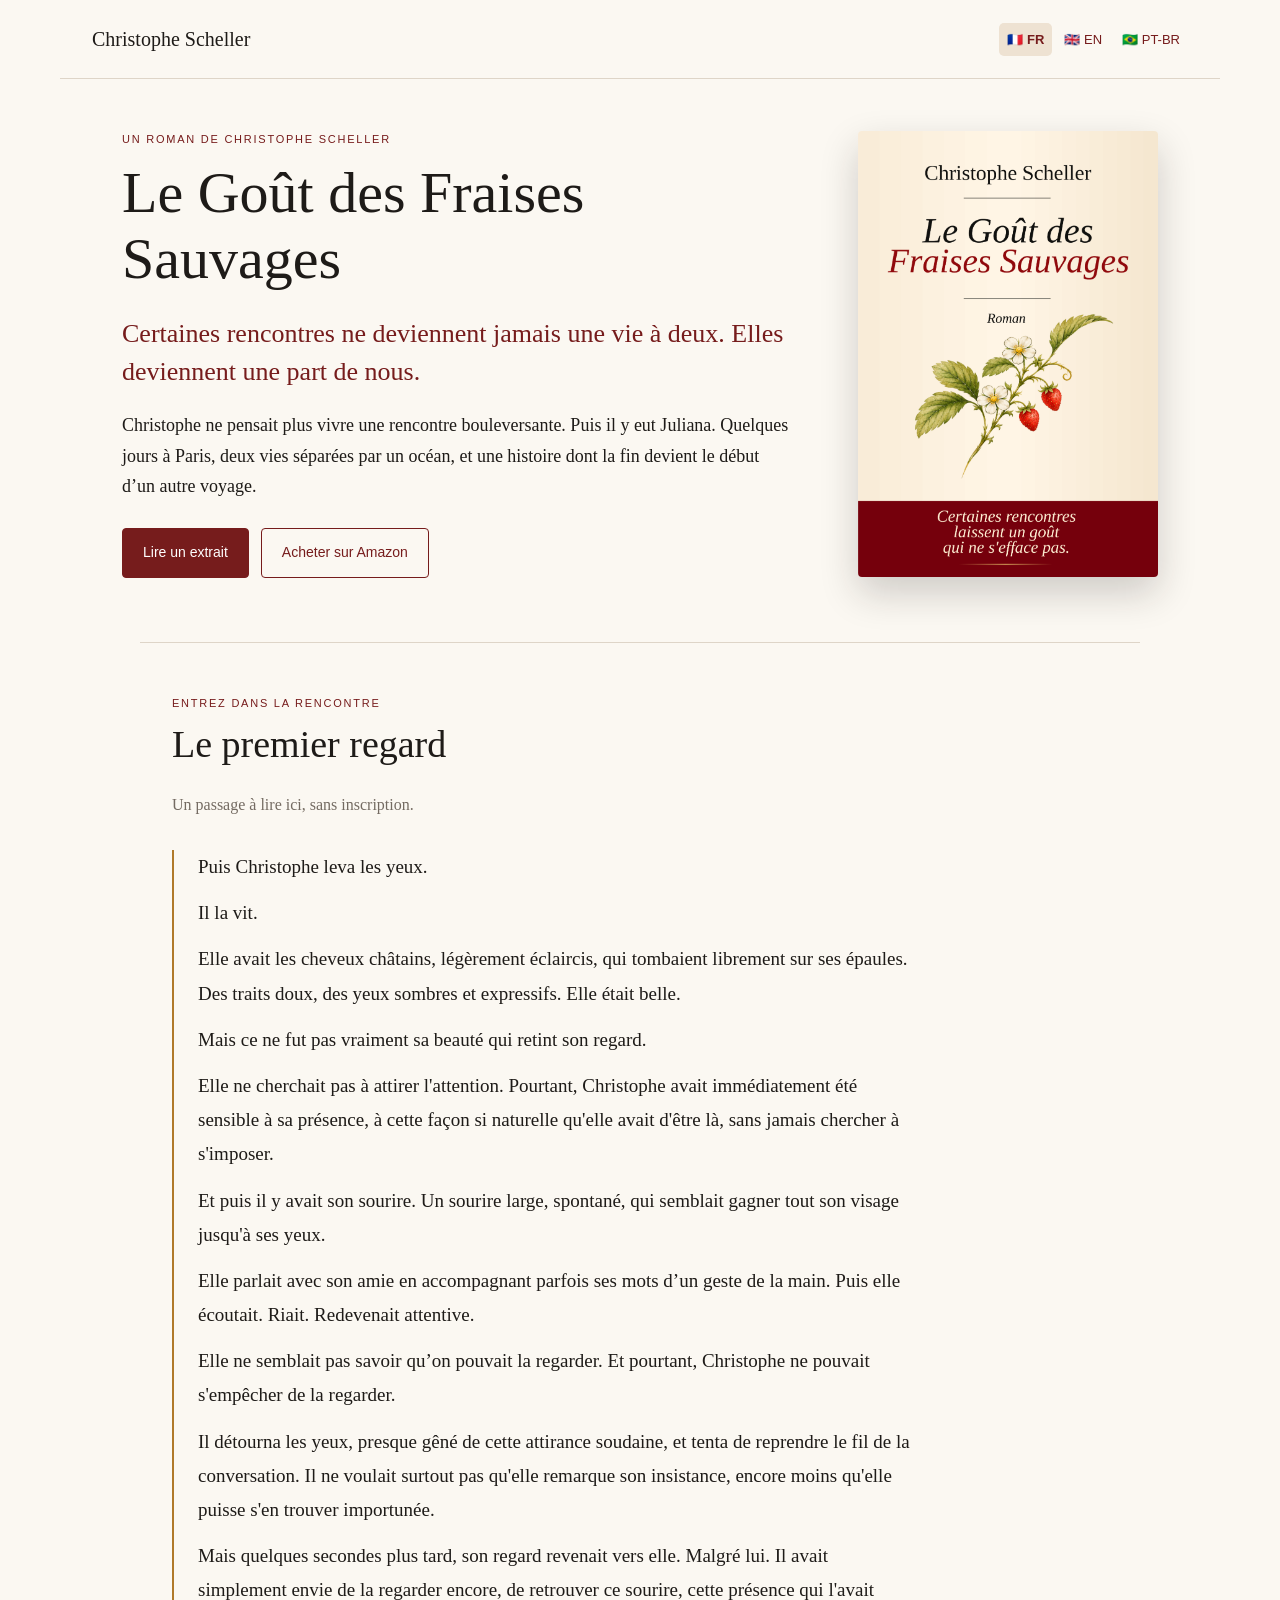
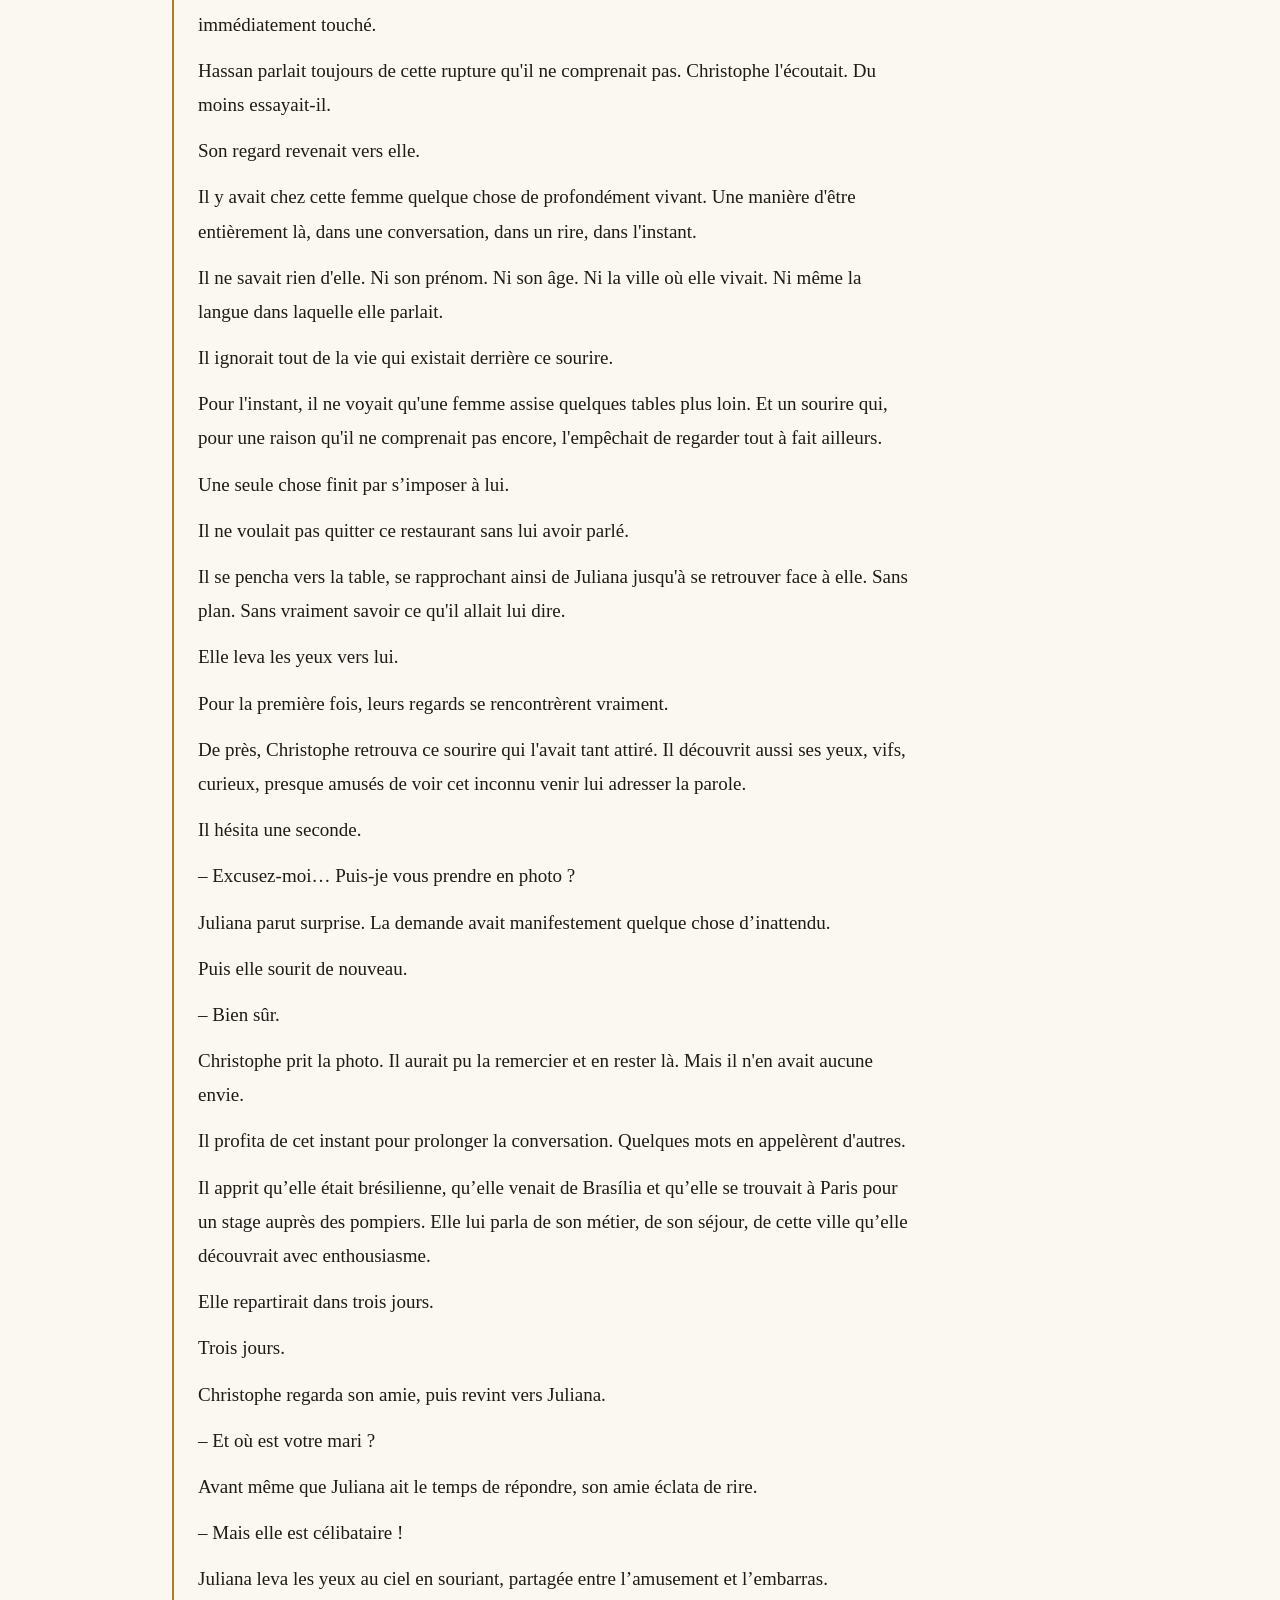
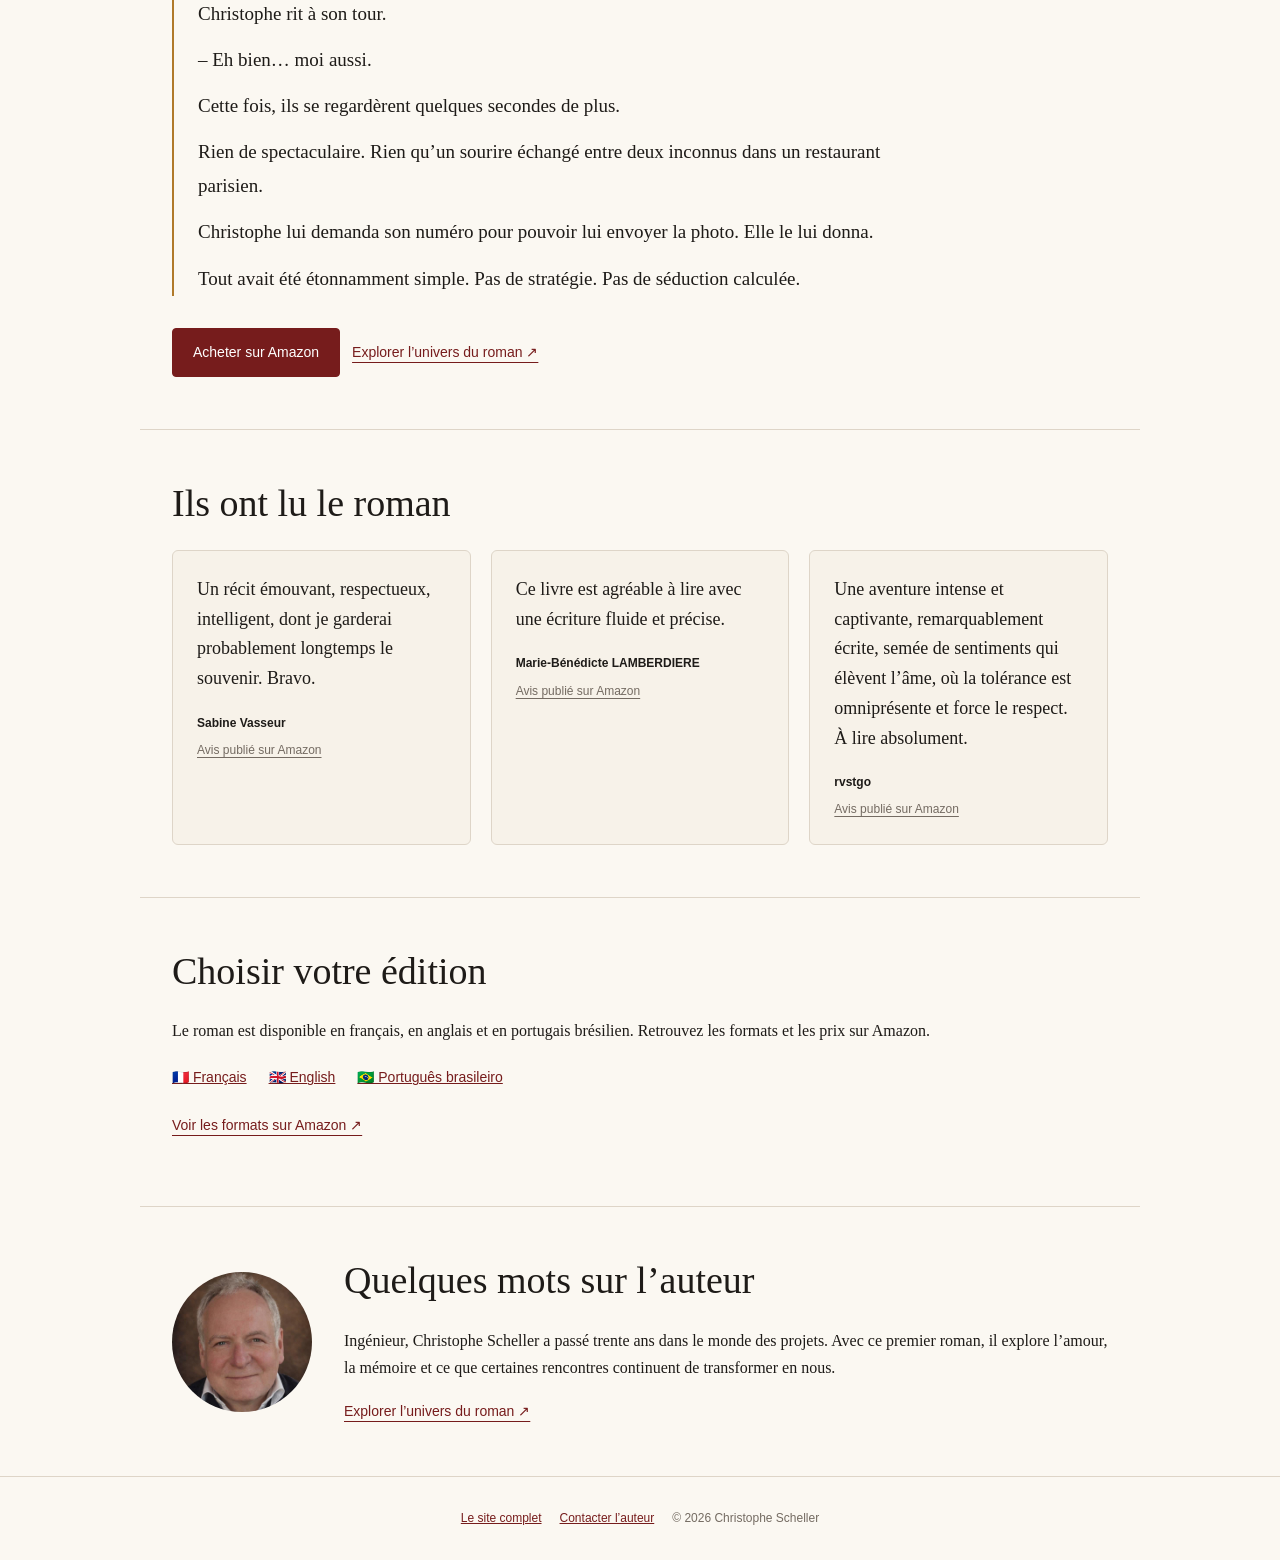
==== commit ba20926d: "couverture" ====
--- a/decouvrir/index.html
+++ b/decouvrir/index.html
@@ -1,726 +1,11 @@
 <!doctype html>
-<html lang="fr">
-
-<head>
-  <meta charset="utf-8">
-  <meta name="viewport" content="width=device-width,initial-scale=1">
-
-  <title>Le Goût des Fraises Sauvages | Christophe Scheller</title>
-
-  <meta name="description" content="Découvrez Le Goût des Fraises Sauvages, roman de Christophe Scheller sur une rencontre bouleversante entre Paris et Brasília, l'amour, l'absence et la transformation.">
-
-  <meta property="og:title" content="Le Goût des Fraises Sauvages | Christophe Scheller">
-
-  <meta property="og:description" content="Certaines rencontres ne deviennent jamais une vie à deux. Elles deviennent une part de nous.">
-
-  <meta property="og:image" content="https://christophescheller.fr/assets/couverture-v5.jpg">
-
-  <meta property="og:url" content="https://christophescheller.fr/">
-
-  <meta property="og:type" content="book">
-
-  <link rel="canonical" href="https://christophescheller.fr/">
-
-  <link rel="stylesheet" href="style.css?v=20261029-couvertures">
-
-  <script type="application/ld+json">
-  {
-    "@context": "https://schema.org",
-    "@type": "Book",
-    "name": "Le Goût des Fraises Sauvages",
-    "author": {
-      "@type": "Person",
-      "name": "Christophe Scheller",
-      "url": "https://christophescheller.fr/"
-    },
-    "isbn": "9791098723100",
-    "inLanguage": "fr",
-    "url": "https://christophescheller.fr/",
-    "sameAs": "https://www.amazon.fr/dp/B0H6JQLMPZ"
-  }
-  </script>
-<link rel="alternate" hreflang="fr" href="https://christophescheller.fr/"><link rel="alternate" hreflang="en" href="https://christophescheller.fr/en/"><link rel="alternate" hreflang="pt-BR" href="https://christophescheller.fr/pt-br/"><link rel="alternate" hreflang="x-default" href="https://christophescheller.fr/"><meta property="og:locale" content="fr_FR"></head>
-
-<body>
-
-<header>
-
-  <a class="brand" href="#top">
-    Christophe Scheller
-    <span>Auteur</span>
-  </a>
-
-  <nav aria-label="Navigation principale">
-    <a href="#roman">Le roman</a>
-    <a href="#projet">Le projet littéraire</a>
-    <a href="#auteur">L’auteur et son univers</a>
-    <a href="#rencontre">La rencontre et ses traces</a>
-    <a href="#lecteurs">Les lecteurs</a>
-    <a href="#contact">Contact</a>
-  </nav>
-
-<div class="language-switcher" role="group" aria-label="Choisir la langue"><a href="index.html" lang="fr" aria-label="Français" aria-current="page">🇫🇷 FR</a><a href="en/index.html" lang="en" aria-label="English">🇬🇧 EN</a><a href="pt-br/index.html" lang="pt-BR" aria-label="Português brasileiro">🇧🇷 PT-BR</a></div></header>
-
-
-<main id="top">
-<section class="hero">
-
-  <div class="hero-copy">
-
-    <p class="eyebrow">
-      UN ROMAN DE CHRISTOPHE SCHELLER
-    </p>
-
-    <h1>
-      Le Goût des<br>
-      <em>Fraises Sauvages</em>
-    </h1>
-
-    <blockquote>
-      « Certaines rencontres ne deviennent jamais une vie à deux.<br>
-      <strong>Elles deviennent une part de nous.</strong> »
-    </blockquote>
-
-    <p class="lead">
-      Une rencontre. Paris et Brasília. La distance, l'absence,
-      et ce qui demeure lorsque l'histoire s'arrête mais continue
-      de nous transformer.
-    </p>
-
-    <div class="actions">
-
-      <a class="button primary" href="#premier-extrait">Lire un extrait</a><a class="button" target="_blank" rel="noopener" href="https://www.amazon.fr/dp/B0H6JQLMPZ">
-        Acheter sur Amazon
-      </a>
-
-    <a class="button" href="#roman">
-        Découvrir le roman
-      </a>
-
-      </div>
-
-  <div class="book-editions"><p>Disponible en français, en anglais et en portugais brésilien.</p><div class="edition-links"><a href="https://www.amazon.fr/dp/B0H6JQLMPZ" target="_blank" rel="noopener" lang="fr">🇫🇷 Français</a><a href="https://www.amazon.fr/dp/B0H6MMX7SH" target="_blank" rel="noopener" lang="en">🇬🇧 English</a><a href="https://www.amazon.fr/dp/B0H6MTT7H8" target="_blank" rel="noopener" lang="pt-BR">🇧🇷 Português brasileiro</a></div></div></div>
-
-  <div class="cover-wrap">
-
-    <img class="cover" src="assets/couverture-v5.jpg" alt="Couverture du roman Le Goût des Fraises Sauvages de Christophe Scheller">
-
-  </div>
-
-</section>
-<section id="note-auteur" class="author-note" aria-labelledby="note-auteur-title"><div class="author-note-inner"><h2 id="note-auteur-title">Courte note de l’auteur</h2><p class="author-note-opening">Cette rencontre a été le plus grand paradoxe de ma vie.</p><p>Elle a dépassé tout ce que j’imaginais possible. Elle a réveillé des sentiments que je ne me savais pas capable d’éprouver avec une telle force. J’y ai découvert combien je pouvais aimer, combien j’avais envie de donner, de prendre soin d’une femme et de construire une vie avec elle.</p><p>Puis tout s’est brisé, brutalement.</p><p>La souffrance m’a saisi immédiatement. J’ai eu mal. J’ai souffert. J’ai pleuré. La rupture a touché profondément l’homme que j’étais et cet avenir auquel j’avais commencé à croire. Oui, je lui en ai voulu. Oui, j’ai été en colère.</p><p>Avec une même femme, en si peu de temps, j’avais connu un bonheur immense et une douleur que je n’aurais jamais imaginée.</p><p>J’aurais pu m’écrouler.</p><p>Pourtant, ce n’est pas ce qui s’est passé. Au fil de cette épreuve, un regard nouveau sur le monde s’est ouvert. Une énergie nouvelle est apparue. J’ai commencé à oser, à créer, à entreprendre. Mes proches découvrent une façon d’être qui les surprend et les rassure.</p><p>Aujourd’hui, je garde ensemble la beauté de cette histoire et ce qu’elle m’a coûté. La douleur ne rend pas le bonheur moins vrai. La douceur du souvenir n’efface pas la blessure.</p><p>Le roman est devenu le lieu où je pouvais leur donner toute leur place : l’amour, la colère, le manque, la gratitude. Écrire m’a permis de les faire tenir dans une même histoire. Ce site prolonge cette envie de partager avec vous ce que cette rencontre continue de faire naître en moi.</p><p>L’histoire ne s’est pas terminée comme je l’aurais souhaité. Pourtant, ce qui me reste de plus précieux, c’est la douceur de la rencontre et de ce que nous avons partagé.</p><p>J’ai profondément souffert de la séparation. Mais cette rencontre nourrit aujourd’hui mon envie de vivre.</p><p class="author-note-signature"><em>Christophe Scheller</em></p></div></section>
-<div class="site-chapters"><section id="roman" class="site-chapter"><details class="site-major"><summary><span class="chapter-number" aria-hidden="true">01</span><h2>Le roman</h2></summary><div class="site-major-content"><details class="site-subchapter" id="presentation-roman"><summary><h3>Présentation du livre</h3></summary><div class="site-subcontent"><section class="roman">
-
-  <div class="narrow">
-
-    <p class="eyebrow">
-      LE ROMAN
-    </p>
-
-    <h2>
-      Peut-on être profondément marqué par une histoire
-      qui n'a jamais vraiment eu le temps d'exister ?
-    </h2>
-
-    <figure class="full-book-cover"><img src="assets/couverture-complete-fr.jpg" alt="Couverture complète du Goût des Fraises Sauvages, avec la première de couverture, le dos et la quatrième de couverture en français." loading="lazy" width="1600" height="1127"><figcaption>La couverture du livre, recto et verso</figcaption></figure><p>
-      Christophe ne s'attendait plus à une rencontre capable
-      de bouleverser sa vie.
-    </p>
-
-    <p class="pivot">
-      Puis il y eut Juliana.
-    </p>
-
-    <p>
-      Quelques jours à Paris. Une évidence inattendue.
-      Et bientôt la distance entre Paris et Brasília, les silences,
-      l'attente et cette étrange impossibilité de vivre pleinement
-      une histoire qui, pourtant, refuse de disparaître.
-    </p>
-
-    <p>
-      Car certaines rencontres ne deviennent jamais une vie à deux.
-      <strong>Elles deviennent une part de nous.</strong>
-    </p>
-
-    <p>
-      <em>Le Goût des Fraises Sauvages</em> raconte ce qui reste
-      lorsque l'histoire s'arrête mais que ce qu'elle a éveillé
-      continue de vivre.
-    </p>
-
-    <p>
-      À travers le souvenir, le manque, le désir, le renoncement
-      et la reconstruction, Christophe tente peu à peu de comprendre
-      pourquoi certaines personnes traversent notre existence
-      quelques instants seulement et y laissent pourtant
-      une empreinte durable.
-    </p>
-
-    <p>
-      Un roman intime sur l'amour, l'absence et ces rencontres
-      qui nous obligent parfois à regarder autrement celui que nous étions —
-      et celui que nous pouvons encore devenir.
-    </p>
-
-    <p class="note">
-      Inspiré d'une histoire vécue,
-      <em>Le Goût des Fraises Sauvages</em> explore la frontière fragile
-      entre ce que nous avons réellement vécu, ce que nous avons espéré vivre
-      et ce qui, malgré tout, demeure.
-    </p>
-
-    <p><a class="text-link" href="#evolutions">Découvrir les dernières évolutions du roman →</a></p>
-
-  <p><a class="text-link" href="#projet">Découvrir le projet du roman →</a></p></div>
-
-<!-- QUAND UNE HISTOIRE D'AMOUR DEVIENT UNE RENAISSANCE -->
-<section class="renaissance" aria-labelledby="renaissance-title">
-  <div class="renaissance-inner">
-
-    <p class="eyebrow">AU-DELÀ DE L'HISTOIRE D'AMOUR</p>
-
-    <h2 id="renaissance-title">
-      Quand une histoire d'amour devient une renaissance
-    </h2>
-
-    <p class="renaissance-question">
-      Et si les plus belles histoires d'amour n'étaient pas
-      nécessairement celles qui durent, mais celles qui nous
-      donnent envie de vivre autrement ?
-    </p>
-
-    <div class="renaissance-text">
-
-      <p>
-        <em>Le Goût des Fraises Sauvages</em> raconte une histoire
-        d'amour impossible. Une rencontre intense, quelques jours
-        de bonheur, puis la distance, l'absence et la douleur
-        de ce qui n'a pas pu être vécu.
-      </p>
-
-      <p class="renaissance-transition">
-        Mais ce roman raconte surtout autre chose.
-      </p>
-
-      <p>
-        Il raconte comment une rencontre peut bouleverser une existence,
-        réveiller des émotions que l'on croyait oubliées et faire naître,
-        au cœur même de la souffrance, une énergie nouvelle.
-        Comment le manque peut progressivement laisser place
-        à la découverte de soi, à l'envie de créer, de partager,
-        d'aimer encore et, simplement, au bonheur de se sentir vivant.
-      </p>
-
-      <p>
-        Car toutes les histoires d'amour ne sont pas destinées
-        à devenir une vie à deux. Certaines nous offrent quelque
-        chose d'inattendu : une autre manière de regarder le monde,
-        les autres et nous-mêmes.
-      </p>
-
-    </div>
-
-    <p class="renaissance-conclusion">
-      Ce n'est pas l'histoire d'un amour qui a échoué.
-      <strong>
-        C'est l'histoire d'une rencontre qui a réussi
-        à transformer une vie.
-      </strong>
-    </p>
-
-  </div>
-</section>
-
-<section class="distance">
-
-  <p>
-    PARIS <span>—</span> BRASÍLIA
-  </p>
-
-  <h2>
-    Il existe des histoires que la distance interrompt.<br>
-    Et d'autres qu'elle empêche de disparaître.
-  </h2>
-
-</section>
-
-
-
-</section>
-
-
-
-</div></details><details class="site-subchapter" id="couvertures"><summary><h3>Les couvertures dans le temps</h3></summary>
-<div class="site-subcontent cover-history">
-<p class="cover-history-intro">Avant même d’en lire les premières pages, on rencontre un livre par sa couverture. Celle du Goût des Fraises Sauvages a évolué avec le texte et avec mon regard sur cette histoire. Voici les étapes de ce cheminement, jusqu’à une nouvelle piste encore en réflexion.</p>
-<p class="cover-history-hint">Cliquez sur une couverture pour l’agrandir.</p>
-<div class="cover-history-grid"><article class="cover-history-card">
-<h4>01 — Aux origines, un récit personnel</h4>
-<img src="assets/couverture-01-biographie.jpg" alt="Première couverture sobre : fond crème, titre et fraise sauvage aux ornements dorés." loading="lazy" width="1000" height="1435">
-<p>À l’origine, ce livre était une biographie. Cette première couverture en accompagnait la dimension intime avec beaucoup de sobriété : un fond clair, quelques touches dorées et une fraise sauvage. L’essentiel était encore dans les mots, dans ce besoin de raconter et de comprendre ce que j’avais vécu.</p>
-</article><article class="cover-history-card">
-<h4>02 — L’histoire devient un roman</h4>
-<img src="assets/couverture-02-premier-roman.jpg" alt="Première couverture du roman : un couple de dos au bord de la Seine, face à la tour Eiffel au coucher du soleil." loading="lazy" width="657" height="970">
-<p>Avec la première version du roman, la couverture s’ouvre sur Paris. Deux êtres, vus de dos, partagent un instant au bord de la Seine. La lumière du soir, la tour Eiffel et les fraises sauvages donnent un décor à la rencontre. L’image invite désormais le lecteur à entrer dans une histoire.</p>
-</article><article class="cover-history-card">
-<h4>03 — L’aquarelle, au plus près du souvenir</h4>
-<img src="assets/couverture-03-aquarelle.jpg" alt="Couverture en aquarelle : un couple de dos au bord de la Seine, dans des tons pastel." loading="lazy" width="658" height="970">
-<p>À mesure que le roman s’est approfondi, l’aquarelle s’est imposée. Elle conserve la scène, mais en adoucit les contours, comme le fait parfois la mémoire. Ses couleurs et sa légèreté me semblent plus proches de ce que je souhaitais transmettre : la douceur d’une rencontre, sa fragilité et la trace qu’elle laisse en nous.</p>
-</article><article class="cover-history-card">
-<h4>04 — Une piste à explorer : le baiser</h4>
-<img src="assets/couverture-04-piste-baiser.jpg" alt="Piste de couverture : un couple s’embrasse dans une rue parisienne, entouré de touches d’aquarelle." loading="lazy" width="1000" height="1483">
-<p>Cette nouvelle proposition de couverture est encore une piste de réflexion. Elle évoque Le Baiser de l’Hôtel de Ville de Robert Doisneau, revisité à travers cette rencontre. Après les silhouettes de dos, les visages apparaissent et le baiser devient le centre de l’image. Une manière plus directe d’incarner la tendresse et l’élan amoureux qui traversent le roman.</p>
-<p class="cover-history-note">De toutes les couvertures imaginées, celle-ci est de loin ma préférée. Mais je ne l’utiliserai pas sans l’accord de Juliana. Et, par respect pour elle, je ne me permettrais pas de le lui demander. Elle restera donc une possibilité, une image à laquelle je tiens.</p>
-</article></div>
-</div></details><details class="site-subchapter" id="extraits"><summary><h3>Lire quelques extraits</h3></summary><div class="site-subcontent"><section class="roman excerpts"><div class="narrow"><p class="eyebrow">LIRE QUELQUES PAGES</p><h2 id="extraits-title">Quatre extraits pour entrer dans le roman</h2><details class="reading-block reading-part" id="premier-extrait"><summary><h4 class="reading-title">Le premier regard</h4><small>Acte I — La rencontre</small></summary><div class="excerpt-content"><p class="excerpt-intro">Un regard, un sourire, puis le désir de parler à cette inconnue.</p><blockquote><p>Puis Christophe leva les yeux.</p><p>Il la vit.</p><p>Elle avait les cheveux châtains, légèrement éclaircis, qui tombaient librement sur ses épaules. Des traits doux, des yeux sombres et expressifs. Elle était belle.</p><p>Mais ce ne fut pas vraiment sa beauté qui retint son regard.</p><p>Elle ne cherchait pas à attirer l&#x27;attention. Pourtant, Christophe avait immédiatement été sensible à sa présence, à cette façon si naturelle qu&#x27;elle avait d&#x27;être là, sans jamais chercher à s&#x27;imposer.</p><p>Et puis il y avait son sourire. Un sourire large, spontané, qui semblait gagner tout son visage jusqu&#x27;à ses yeux.</p><p>Elle parlait avec son amie en accompagnant parfois ses mots d’un geste de la main. Puis elle écoutait. Riait. Redevenait attentive.</p><p>Elle ne semblait pas savoir qu’on pouvait la regarder. Et pourtant, Christophe ne pouvait s&#x27;empêcher de la regarder.</p><p>Il détourna les yeux, presque gêné de cette attirance soudaine, et tenta de reprendre le fil de la conversation. Il ne voulait surtout pas qu&#x27;elle remarque son insistance, encore moins qu&#x27;elle puisse s&#x27;en trouver importunée.</p><p>Mais quelques secondes plus tard, son regard revenait vers elle. Malgré lui. Il avait simplement envie de la regarder encore, de retrouver ce sourire, cette présence qui l&#x27;avait immédiatement touché.</p><p>Hassan parlait toujours de cette rupture qu&#x27;il ne comprenait pas. Christophe l&#x27;écoutait. Du moins essayait-il.</p><p>Son regard revenait vers elle.</p><p>Il y avait chez cette femme quelque chose de profondément vivant. Une manière d&#x27;être entièrement là, dans une conversation, dans un rire, dans l&#x27;instant.</p><p>Il ne savait rien d&#x27;elle. Ni son prénom. Ni son âge. Ni la ville où elle vivait. Ni même la langue dans laquelle elle parlait.</p><p>Il ignorait tout de la vie qui existait derrière ce sourire.</p><p>Pour l&#x27;instant, il ne voyait qu&#x27;une femme assise quelques tables plus loin. Et un sourire qui, pour une raison qu&#x27;il ne comprenait pas encore, l&#x27;empêchait de regarder tout à fait ailleurs.</p><p>Une seule chose finit par s’imposer à lui.</p><p>Il ne voulait pas quitter ce restaurant sans lui avoir parlé.</p><p>Il se pencha vers la table, se rapprochant ainsi de Juliana jusqu&#x27;à se retrouver face à elle. Sans plan. Sans vraiment savoir ce qu&#x27;il allait lui dire.</p><p>Elle leva les yeux vers lui.</p><p>Pour la première fois, leurs regards se rencontrèrent vraiment.</p><p>De près, Christophe retrouva ce sourire qui l&#x27;avait tant attiré. Il découvrit aussi ses yeux, vifs, curieux, presque amusés de voir cet inconnu venir lui adresser la parole.</p><p>Il hésita une seconde.</p><p>– Excusez-moi… Puis-je vous prendre en photo ?</p><p>Juliana parut surprise. La demande avait manifestement quelque chose d’inattendu.</p><p>Puis elle sourit de nouveau.</p><p>– Bien sûr.</p><p>Christophe prit la photo. Il aurait pu la remercier et en rester là. Mais il n&#x27;en avait aucune envie.</p><p>Il profita de cet instant pour prolonger la conversation. Quelques mots en appelèrent d&#x27;autres.</p><p>Il apprit qu’elle était brésilienne, qu’elle venait de Brasília et qu’elle se trouvait à Paris pour un stage auprès des pompiers. Elle lui parla de son métier, de son séjour, de cette ville qu’elle découvrait avec enthousiasme.</p><p>Elle repartirait dans trois jours.</p><p>Trois jours.</p><p>Christophe regarda son amie, puis revint vers Juliana.</p><p>– Et où est votre mari ?</p><p>Avant même que Juliana ait le temps de répondre, son amie éclata de rire.</p><p>– Mais elle est célibataire !</p><p>Juliana leva les yeux au ciel en souriant, partagée entre l’amusement et l’embarras. Christophe rit à son tour.</p><p>– Eh bien… moi aussi.</p><p>Cette fois, ils se regardèrent quelques secondes de plus.</p><p>Rien de spectaculaire. Rien qu’un sourire échangé entre deux inconnus dans un restaurant parisien.</p><p>Christophe lui demanda son numéro pour pouvoir lui envoyer la photo. Elle le lui donna.</p><p>Tout avait été étonnamment simple. Pas de stratégie. Pas de séduction calculée.</p></blockquote><a class="text-link" target="_blank" rel="noopener" href="https://www.amazon.fr/dp/B0H6JQLMPZ">Poursuivre la lecture sur Amazon →</a></div></details><details class="reading-block reading-part"><summary><h4 class="reading-title">Un avenir qui semble déjà exister</h4><small>Acte II — La construction</small></summary><div class="excerpt-content"><p class="excerpt-intro">Entre Paris et Brasília, le quotidien commence à dessiner un avenir.</p><blockquote><p>Puis la conversation reprit son cours. Sans effort. Sans qu&#x27;aucun d&#x27;eux n&#x27;essaie de la relancer. Elle semblait avancer toute seule.</p><p>Christophe lui envoya quelques photographies de son dimanche. Son déjeuner. Le gâteau qu&#x27;il avait préparé. Puis l&#x27;Arc de Triomphe sous la neige.</p><p>Il lui écrivit simplement :</p><p>« Tu as manqué ça. »</p><p>Juliana riait. Elle lui montra à son tour la tour de télévision de Brasília. Ils plaisantèrent sur leur drôle de Tour Eiffel brésilienne.</p><p>Elle lui promit de l&#x27;y emmener dîner lorsqu&#x27;il viendrait au Brésil. Lui imaginait déjà tout ce qu&#x27;il lui ferait découvrir lorsqu&#x27;elle reviendrait à Paris.</p><p>Le plus étonnant n&#x27;était pas qu&#x27;ils parlent d&#x27;avenir. C&#x27;était la simplicité avec laquelle cet avenir semblait déjà exister.</p><p>Ils parlaient comme deux personnes qui savaient déjà qu&#x27;elles le vivraient ensemble.</p></blockquote><a class="text-link" target="_blank" rel="noopener" href="https://www.amazon.fr/dp/B0H6JQLMPZ">Poursuivre la lecture sur Amazon →</a></div></details><details class="reading-block reading-part"><summary><h4 class="reading-title">Les questions que laisse une rencontre</h4><small>Prologue</small></summary><div class="excerpt-content"><p class="excerpt-intro">Le temps et la mémoire changent parfois le sens d’une histoire.</p><blockquote><p>Il est des histoires que l&#x27;on vit sans vraiment les comprendre, et dont le sens ne se révèle que bien plus tard.</p><p>Certaines semblent s&#x27;achever un soir, dans une gare, un aéroport ou au détour d&#x27;un dernier message. Pourtant, elles continuent parfois à vivre bien après leur fin.</p><p>Elles se déplacent lentement dans la mémoire. Reviennent sans prévenir. Changent de visage avec le temps. Jusqu&#x27;au jour où une question que l&#x27;on croyait refermée se pose autrement.</p><p>L&#x27;histoire de Christophe et Juliana appartient à cette catégorie.</p><p>Lorsqu&#x27;ils se rencontrèrent à Paris, rien ne semblait devoir les rapprocher.</p><p>Ils vivaient sur deux continents. Deux vies déjà construites. Deux existences occupées par le travail, les responsabilités et les équilibres fragiles que l&#x27;âge finit toujours par imposer.</p><p>Le hasard ne leur accorda que quelques jours dans la même ville. Quelques jours qui auraient pu n&#x27;être qu&#x27;une simple parenthèse parmi tant d&#x27;autres.</p><p>Ils ne le furent pas.</p><p>Longtemps, Christophe crut que cette histoire lui avait déjà livré son sens. Il croyait savoir où elle avait commencé. Pourquoi elle s&#x27;était arrêtée. Ce qu&#x27;elle avait laissé derrière elle.</p><p>Il se trompait.</p><p>Certaines vérités n&#x27;apparaissent qu&#x27;une fois le silence revenu.</p><p>Il faut parfois longtemps pour comprendre ce que quelques semaines ont réellement changé. Et plus longtemps encore pour découvrir que les questions que l&#x27;on se posait n&#x27;étaient peut-être pas les bonnes.</p><p>C&#x27;est là que commence cette histoire.</p></blockquote><a class="text-link" target="_blank" rel="noopener" href="https://www.amazon.fr/dp/B0H6JQLMPZ">Poursuivre la lecture sur Amazon →</a></div></details><details class="reading-block reading-part"><summary><h4 class="reading-title">Et si Juliana revenait ?</h4><small>Acte VII — La maturité</small></summary><div class="excerpt-content"><p class="excerpt-intro">Certaines questions ne cherchent pas à prédire l’avenir. Elles permettent de mesurer ce qui a changé en nous.</p><blockquote><p>Et si Juliana revenait ?</p><p>Pendant longtemps, la réponse lui aurait semblé évidente.</p><p>Il serait revenu vers elle sans hésiter.</p><p>Il aurait repris le chemin qu&#x27;il n&#x27;avait jamais réellement quitté dans son cœur.</p><p>À cette époque, une seule chose comptait.</p><p>L&#x27;aimer.</p><p>Aujourd&#x27;hui, pourtant, la réponse ne lui paraissait plus aussi simple.</p><p>Non parce qu&#x27;il ne l&#x27;aimait plus.</p><p>L&#x27;amour n&#x27;avait jamais été la question.</p><p>Mais Christophe avait fini par comprendre que son amour pour Juliana ne s&#x27;était pas seulement nourri de la femme qu&#x27;elle était.</p><p>Il s&#x27;était aussi nourri de l&#x27;amour qu&#x27;il avait cru recevoir d&#x27;elle.</p><p>De ses mots. De cette place qu&#x27;elle lui faisait dans sa vie. De la manière dont elle avait cru en eux.</p><p>Il avait aimé Juliana. Et il avait profondément aimé être aimé par elle.</p><p>Cette certitude avait nourri son propre amour bien davantage qu&#x27;il ne l&#x27;avait compris à l&#x27;époque.</p><p>Elle avait donné à leur histoire une évidence.</p><p>Elle avait transformé une rencontre extraordinaire en avenir possible.</p><p>Et quelque chose s&#x27;était brisé à cet endroit-là aussi.</p><p>Quelque chose que Christophe avait mis longtemps à accepter.</p><p>La blessure.</p><p>Pendant des mois, il avait cherché pourquoi leur histoire s&#x27;était arrêtée.</p><p>Il avait essayé de comprendre Juliana.</p><p>Ses peurs. Ses contradictions. Les choix auxquels elle avait peut-être été confrontée.</p><p>Il avait appris à accepter qu&#x27;une histoire puisse être profondément vraie et pourtant ne pas trouver sa place dans une vie.</p><p>Mais comprendre cela n&#x27;effaçait pas ce qui s&#x27;était passé.</p><p>Il imagina alors ce que pourrait être ce retour.</p><p>Pas nécessairement à Paris. Pas devant sa porte.</p><p>Simplement dans sa vie.</p><p>Si un jour son nom apparaissait de nouveau sur son téléphone.</p><p>Si, derrière ce nom, il retrouvait cette voix qu&#x27;il connaissait par cœur.</p><p>Et si elle lui disait simplement :</p><p>– Chris... I still love you. I know you&#x27;re the one.</p><p>Pendant quelques secondes, tout ce qu&#x27;il croyait avoir compris s&#x27;effaça.</p><p>Les analyses. Les hypothèses. Les réponses patiemment construites.</p><p>Il ne resta plus qu&#x27;une émotion.</p><p>Immédiate.</p><p>Presque intacte.</p><p>Le cœur possède sa propre mémoire.</p><p>Il reconnaît parfois quelqu&#x27;un avant même que la pensée n&#x27;ait commencé son travail.</p><p>Christophe le savait.</p><p>Quelque chose en lui reconnaîtrait Juliana.</p><p>Son sourire. Sa voix. Cette douceur qu&#x27;il avait tant aimée.</p><p>Peut-être même cette lumière qu&#x27;il avait cru retrouver chaque fois qu&#x27;elle apparaissait sur son écran.</p><p>Et pendant quelques secondes, peut-être aurait-il simplement envie de la prendre dans ses bras.</p><p>Mais il savait désormais qu&#x27;une autre mémoire se réveillerait presque aussitôt.</p><p>Celle du 4 février.</p><p>Et avec elle, une question qui n&#x27;avait jamais existé auparavant.</p><p>Pourrait-il encore croire à son amour de la même manière ?</p><p>Non parce qu&#x27;il penserait que Juliana mentait.</p><p>C&#x27;était peut-être même cela qui rendait la question si difficile.</p><p>Elle avait déjà pu l&#x27;aimer sincèrement.</p><p>Elle avait déjà pu croire sincèrement à leur avenir.</p><p>Et pourtant, elle était partie.</p><p>Christophe avait fini par comprendre que l&#x27;amour et la possibilité de vivre cet amour n&#x27;étaient pas toujours la même chose.</p><p>Cette compréhension l&#x27;avait aidé à regarder leur histoire autrement.</p><p>Elle lui avait même permis d&#x27;imaginer que la décision de Juliana n&#x27;avait peut-être pas été un rejet de lui. Qu&#x27;elle n&#x27;avait peut-être simplement pas réussi à choisir la vie qu&#x27;il aurait fallu construire pour vivre cet amour.</p><p>Mais cette même compréhension changeait aussi ce que signifierait un éventuel retour.</p><p>Autrefois, entendre I love you aurait suffi.</p><p>Aujourd&#x27;hui, Christophe pourrait encore la croire.</p><p>Mais la croire ne suffirait plus.</p></blockquote><a class="text-link" target="_blank" rel="noopener" href="https://www.amazon.fr/dp/B0H6JQLMPZ">Poursuivre la lecture sur Amazon →</a></div></details></div></section></div></details><details class="site-subchapter" id="evolutions"><summary><h3>Les dernières évolutions du roman</h3></summary><div class="site-subcontent"><section class="roman roman-evolutions">
-  <div class="narrow">
-    <p class="eyebrow">AU FIL DE LA RÉÉCRITURE</p>
-    <h2 id="evolutions-title">Les dernières évolutions du roman</h2>
-    <p>Depuis la version initialement publiée, j’ai beaucoup retravaillé Le Goût des Fraises Sauvages. J’ai voulu rendre l’histoire plus vivante et approfondir ce que Christophe traverse, tout en laissant davantage de place aux contradictions et aux questions sans réponse.</p>
-    <p>J’ai d’abord développé les personnages et les scènes. On découvre mieux la vie de Christophe avant la rencontre, ses habitudes, son équilibre. Juliana et Karima prennent aussi davantage corps à travers leurs gestes, leurs expressions et leur manière d’être. Mon objectif était que le lecteur puisse mieux les rencontrer et ressentir ce qui attache Christophe à chacune d’elles.</p>
-    <p>J’ai surtout enrichi la construction de la relation avec Juliana : les échanges du quotidien, la place qu’ils se donnent dans leurs vies, les familles, l’apprentissage du français, les préparatifs du voyage et les projets d’avenir. Je voulais mieux montrer pourquoi Christophe avait cru à cette histoire, et combien ils avaient été deux à lui donner une réalité malgré la distance.</p>
-    <p>Cela m’a conduit à approfondir la rupture et ses conséquences. La douleur est plus concrète : les nuits difficiles, les larmes, l’annulation du voyage, cet avenir qu’il ne sait plus par quoi remplacer. J’ai aussi laissé apparaître sa colère, sa déception et sa difficulté à comprendre le silence. Je voulais que son chemin vers l’apaisement fasse une vraie place à la blessure.</p>
-    <p>L’histoire avec Karima a également été remaniée. Christophe y apparaît davantage dans son indécision, incapable de choisir entre deux vies possibles, jusqu’à la laisser partir sans la retenir. Ce passage donne plus de poids à sa propre responsabilité et éclaire autrement son regard sur Juliana : il connaît lui aussi la difficulté de renoncer à une vie pour en choisir une autre.</p>
-    <p>Enfin, j’ai revu la fin pour rendre Christophe plus prudent dans ses interprétations. Il envisage plusieurs raisons au départ de Juliana, mais accepte qu’il ne saura peut-être jamais ce qui s’est réellement passé en elle. Son apaisement ne dépend plus autant d’une explication à laquelle il aurait besoin de croire.</p>
-    <p>J’ai également voulu montrer qu’avancer pouvait signifier retrouver le plaisir de vivre, de regarder quelqu’un, d’aimer un jour, tout en conservant la trace de cette rencontre. Et si Juliana revenait, les sentiments ne suffiraient plus : la confiance aurait, elle aussi, besoin d’être reconstruite.</p>
-    <p>À travers ces changements, j’ai cherché à préserver toute la beauté de l'histoire tout en reconnaissant pleinement ce qu’elle a coûté à Christophe. La nouvelle version porte davantage cette conviction : une histoire peut avoir été profondément sincère sans avoir réussi à devenir une vie. Et l’on peut en garder la valeur sans avoir à en adoucir la fin.</p>
-  </div>
-</section>
-
-</div></details></div></details></section><section id="projet" class="site-chapter"><details class="site-major"><summary><span class="chapter-number" aria-hidden="true">02</span><h2>Le projet littéraire</h2></summary><div class="site-major-content"><p>L’intention du livre, son histoire et un regard sur son écriture : un dossier de Christophe Scheller pour explorer le projet littéraire.</p><details class="site-subchapter" id="parcours"><summary><h3>Pourquoi j’ai écrit ce livre</h3></summary><div class="site-subcontent"><section class="story">
-
-  <div class="story-inner">
-
-    <p class="eyebrow">
-      DU MONDE DES PROJETS À L’ÉCRITURE
-    </p>
-
-    <h2>
-      Un livre que je n'avais jamais pensé écrire…<br>
-      <em>mais qu'il m'était devenu impossible de ne pas écrire.</em>
-    </h2>
-
-    <div class="story-copy">
-
-      <p class="story-opening">
-        Pendant trente ans, j'ai travaillé dans un monde où l'on peut
-        généralement comprendre les problèmes, analyser les contraintes
-        et chercher des solutions.
-      </p>
-
-      <p>
-        Puis j'ai rencontré quelque chose qui ne se laissait pas résoudre.
-      </p>
-
-      <p class="story-question">
-        Comment une personne peut-elle continuer à transformer votre vie
-        alors qu'elle n'en fait plus partie ?
-      </p>
-
-      <p>
-        Je n'avais jamais imaginé écrire un livre. Je suis ingénieur.
-        J'ai passé l'essentiel de ma vie professionnelle dans l'analyse,
-        les projets, les décisions et la recherche de solutions.
-      </p>
-
-      <p>
-        Et puis il y a eu une rencontre. Une rencontre qui, longtemps après
-        sa fin, continuait à me poser une question à laquelle aucune méthode
-        ne permettait de répondre.
-      </p>
-
-      <p>
-        Alors j'ai commencé à écrire.
-      </p>
-
-      <p class="rhythm">
-        Pas pour publier.<br>
-        Pas même pour raconter une histoire.<br>
-        <strong>Pour comprendre.</strong>
-      </p>
-
-      <p>
-        Peu à peu, les souvenirs sont devenus des pages.
-        Les pages sont devenues un récit.
-        Et le récit est devenu un roman.
-      </p>
-
-      <p>
-        Un roman sur l'amour, la mémoire, l'absence et ces rencontres
-        qui ne deviennent pas forcément une vie…
-        mais qui peuvent devenir une part de nous.
-      </p>
-
-      <p>
-        Je ne sais pas ce que vous trouverez dans ce livre.
-        Peut-être une histoire d'amour.
-        Peut-être une réflexion sur la mémoire et ce que nous faisons
-        de nos souvenirs.
-        Ou peut-être simplement quelque chose qui vous rappellera quelqu'un.
-      </p>
-
-      <p>
-        Car nous avons probablement tous, un jour,
-        rencontré une personne qui a changé quelque chose en nous.
-      </p>
-
-      <p>
-        Aujourd'hui, je suis heureux de pouvoir enfin partager ce livre
-        avec celles et ceux qui me connaissent depuis longtemps —
-        parfois depuis plusieurs décennies —
-        mais qui découvriront peut-être ici une facette de moi
-        qu'ils connaissent moins.
-      </p>
-
-    </div>
-
-    <figure class="personal-photo strawberry-memory"><img src="assets/fraises-sauvages.png" alt="Des fraises, dont de petites fraises sauvages." loading="lazy" width="852" height="1847"></figure>
-
-    <div class="story-actions">
-
-      <a class="button primary" target="_blank" rel="noopener" href="https://www.linkedin.com/in/christophescheller">
-        Me retrouver sur LinkedIn
-      </a>
-
-      <a class="button" target="_blank" rel="noopener" href="https://www.amazon.fr/dp/B0H6JQLMPZ">
-        Découvrir le livre
-      </a>
-
-    </div>
-
-  </div>
-
-</section>
-
-
-
-</div></details><details class="site-subchapter" id="synopsis"><summary><h3>Le synopsis</h3></summary><div class="site-subcontent"><div class="project-note"><p>Ce dossier révèle des éléments importants de l’intrigue, y compris le dénouement. Pour découvrir le roman sans les connaître, privilégiez les extraits.</p><a class="text-link" href="#extraits">Lire les extraits →</a></div><div class="project-content"><p data-dossier-paragraph="4">Dans Le Goût des Fraises Sauvages, je raconte un amour réciproque qui fait naître la possibilité d’une vie commune, puis la manière dont sa rupture continue de transformer celui qui reste. La mémoire, l’écriture et la relecture d’une histoire ancienne accompagnent ce cheminement. Mais comprendre autrement ne signifie ni connaître toute la vérité de l’autre, ni effacer la blessure.</p><p data-dossier-paragraph="5">Christophe mène à Paris une existence équilibrée, reconstruite après son divorce, entre son métier d’ingénieur, son fils, ses amis et le squash. Lors d’un dîner avec le nouveau mari de son ex-femme, lui-même confronté à une séparation, il remarque Juliana, une pompier militaire brésilienne venue suivre un stage en France. Son sourire le pousse à lui parler. Quelques jours seulement leur restent avant son retour à Brasília. Ils échangent des messages, choisissent de passer une soirée ensemble, puis se quittent à l’aéroport après un baiser qui donne à leur rencontre une profondeur inattendue.</p><p data-dossier-paragraph="6">L’éloignement ne referme pas cette parenthèse. Pendant près de trois mois, leurs messages, leurs appels et leurs photographies construisent une présence quotidienne. Ils se racontent leur travail, leurs familles, leurs inquiétudes et les petits événements de leurs journées. Christophe découvre la foi de Juliana, sa douceur, son courage et la place centrale de sa fille Esther. Juliana lui confie ses fragilités, lui dit qu’elle se sent en sécurité avec lui et prend une part active à leur avenir. Leur amour se nourrit aussi de cette expérience partagée : aimer et se savoir aimé.</p><p data-dossier-paragraph="7">Les retrouvailles deviennent un projet concret. Christophe réserve son billet pour février. Juliana prépare son accueil, aménage son appartement, apprend le français et imagine les lieux qu’ils découvriront ensemble. Ils évoquent d’autres voyages, la possibilité d’un mariage et d’une famille. Sans avoir encore partagé un quotidien sous le même toit, ils commencent à habiter intérieurement une vie commune. Le récit donne même à voir l’arrivée de Christophe à Brasília, l’étreinte dans le hall et la porte de l’appartement qui s’ouvre. Puis le réveil révèle que cette scène était un rêve : le voyage n’a pas encore eu lieu.</p><p data-dossier-paragraph="8">Le 4 février, quelques jours avant le départ prévu, Juliana lui annonce qu’ils ne peuvent pas être un couple. Pour Christophe, rien dans leurs derniers échanges ne préparait une fin aussi soudaine. La femme qui organisait encore sa venue semble devenue celle qui l’exclut de cet avenir. Il comprend les mots du message, mais ne parvient pas à relier cette décision à l’histoire qu’ils construisaient ensemble. La rupture détruit à la fois un projet, une certitude d’être choisi et la cohérence de son monde intime.</p><p data-dossier-paragraph="9">Ils continuent pourtant quelque temps à prendre soin l’un de l’autre. Juliana envisage de l’accueillir comme un ami ; Christophe essaie de croire qu’ils pourraient ainsi préserver leur rencontre. Tous deux finissent par reconnaître qu’après ce qu’ils ont vécu, cette amitié ne peut donner une forme supportable au voyage. Christophe l’annule. L’avenir imaginé disparaît, tandis que les nuits sans sommeil, les larmes et les réflexes du quotidien en font sentir l’absence. Les messages s’espacent. Quelques attentions subsistent, notamment à son anniversaire, avant que le silence ne prenne une place croissante.</p><p data-dossier-paragraph="10">Christophe relit leurs conversations. Il tente de comprendre comment Juliana a pu le considérer comme l’homme de sa vie tout en doutant de la vie qu’ils pourraient réellement construire. Le besoin d’une présence auprès d’elle et d’Esther, les responsabilités et la distance deviennent plus visibles à ses yeux. Il entrevoit qu’un amour sincère peut ne pas devenir un choix de vie. Cette compréhension reste cependant incomplète : elle n’explique pas avec certitude ce qui s’est joué entre la veille et le lendemain de la rupture.</p><p data-dossier-paragraph="11">Il commence à écrire pour retenir les traces de leur histoire. Peu à peu, le récit lui permet de la traverser autrement et de regarder aussi sa propre manière d’aimer : cette disposition à donner aux possibles la consistance de souvenirs. Il transmet son manuscrit à Juliana. Dans le roman, sa réponse apporte une autre voix. Elle affirme la réalité de son amour, dit s’être sentie reconnue et décrit la solitude qu’elle retrouvait après leurs conversations. Son regard déplace celui de Christophe, sans livrer pour autant une explication exhaustive de la séparation ou du silence qui suit.</p><p data-dossier-paragraph="12">Une confidence ancienne de Juliana, au sujet d’une histoire qui précédait leur rencontre, réveille alors le souvenir de Karima. Bien des années auparavant, Christophe avait aimé cette femme tandis qu’un autre avenir était déjà engagé dans sa vie. Incapable de faire coïncider ses sentiments et ses choix, il l’avait laissée partir. Ce souvenir le place sur une autre rive de la séparation. Il découvre ce que peut coûter le renoncement à un amour encore vivant et mesure ce que son propre silence a pu laisser à l’autre. Les deux histoires s’éclairent, mais celle de Karima ne devient jamais la preuve de ce que Juliana aurait vécu.</p><p data-dossier-paragraph="13">Christophe envisage plusieurs hypothèses : le poids de la distance, la peur du passage au réel, une autre relation, ou l’impossibilité de choisir la vie qu’ils imaginaient. Aucune ne lui appartient comme une certitude. Il apprend aussi à ne plus réduire Juliana à un seul visage. La femme aimante qui lui a fait une place et celle dont la décision puis le silence l’ont blessé sont la même femme. Reconnaître la beauté de leur amour ne l’oblige plus à atténuer la violence de sa fin.</p><p data-dossier-paragraph="14">La vie recommence à attirer son regard. Un soir, après avoir ri avec des amis et apprécié un sourire échangé avec une inconnue, Christophe se demande ce qu’il ferait si Juliana revenait. L’émotion pourrait renaître ; la confiance, elle, ne reviendrait pas par la seule force d’une déclaration. À la question de savoir s’il pourrait de nouveau lui confier son cœur, sa réponse présente est non. Mais ce non ne décide pas de ce qu’il ferait dans une rencontre réelle. Il faudrait du temps, des explications et la possibilité de regarder ensemble ce qui a été brisé. Christophe referme l’hypothèse : il n’a plus à répondre aujourd’hui à la place de l’homme qu’il serait alors.</p><p data-dossier-paragraph="15">L’épilogue laisse subsister le manque, la déception et parfois la colère devant le silence. Christophe peut néanmoins déposer cette histoire dans le livre sans la rendre fausse ni demander à Juliana d’être différente de celle qu’elle a été. Le souvenir des fraises sauvages de son enfance donne une image à cette trace : une saveur rare, qui demeure sans que l’on puisse la reproduire. La rencontre a compté. Elle n’a pas besoin d’avoir duré pour avoir été vraie, ni d’être entièrement expliquée pour trouver une place dans sa vie.</p></div></div></details><details class="site-subchapter" id="regard-ecriture"><summary><h3>Mon regard sur l’écriture</h3></summary><div class="site-subcontent"><div class="project-content"><details class="reading-block reading-part"><summary><h4 class="reading-title">Style : travail de langue et positionnement formel</h4></summary><div class="project-content"><p data-dossier-paragraph="18">J’ai recherché une langue simple, proche des gestes et des mots par lesquels une relation se construit. Le dîner, le dessert partagé, la boîte de macarons ou les photographies envoyées au cours d’une journée donnent à l’amour une présence concrète. Je souhaitais que le lecteur comprenne pourquoi cette rencontre compte avant que le personnage ne commence à en analyser les conséquences.</p><p data-dossier-paragraph="19">La brièveté des phrases et les nombreux paragraphes isolés constituent un choix formel très visible. Ils ralentissent certains instants, détachent un mot et rendent perceptible le travail d’une pensée qui avance par reprises. Dans la scène de rupture, cette fragmentation accompagne la sidération. Le message arrive par morceaux ; Christophe le relit parce que sa compréhension des mots ne rejoint pas encore ce qui lui arrive. Le rythme n’est donc pas seulement lent. Il peut installer une douceur, suspendre une attente ou faire éprouver un basculement brutal.</p><p data-dossier-paragraph="20">Les échanges en français, en anglais et en portugais font également partie de cette langue romanesque. Je conserve leur simplicité et parfois leur maladresse, parce qu’elles participent à l’intimité. Les mots ne circulent pas entre des voix abstraites : ils cherchent une langue commune. « Saudades », les appellations tendres et l’apprentissage du français montrent comment deux personnes tentent de rapprocher leurs mondes. Le téléphone devient ainsi un lieu narratif, d’abord habité par la présence, puis marqué par les notifications qui ne viennent plus.</p><p data-dossier-paragraph="21">La répétition accompagne les changements de sens. L’aéroport, la porte de l’appartement, le café du matin ou les mêmes phrases de Juliana reviennent sous des éclairages différents. La scène attendue à Brasília devient un rêve, puis la trace d’un avenir perdu. Les mots qui rassuraient peuvent ensuite réveiller une douleur ou soutenir une autre interprétation. Je cherche moins à répéter une émotion qu’à montrer comment la mémoire reprend les mêmes éléments sans en faire exactement la même histoire.</p><p data-dossier-paragraph="22">Je ne peux cependant plus décrire cette écriture comme entièrement dépourvue de commentaire ou d’analyse psychologique. Le récit comporte de longs mouvements de réflexion, des questions explicites et des phrases de portée générale. À mesure que Christophe écrit, sa pensée devient une matière centrale du roman. La formule, le contraste et l’interrogation ne se contentent pas de relier les scènes : ils leur donnent une direction. Ce choix permet de suivre précisément son déplacement intérieur, mais il engage une vigilance sur la place laissée au lecteur.</p><p data-dossier-paragraph="23">Les reprises de « peut-être », de « longtemps » et de certaines constructions oppositives ont une fonction : elles rendent sensibles l’hésitation, la durée et la révision des certitudes. Leur accumulation présente aussi un risque de monotonie ou d’insistance. De même, les phrases isolées peuvent donner à chaque proposition un poids comparable, alors que toutes n’ont pas la même importance. Mon exigence est de maintenir une différence entre la reprise qui transforme le sens et celle qui ne fait que redire ce qui a déjà été compris.</p><p data-dossier-paragraph="24">Le choix de la troisième personne me permet de transformer une matière personnelle en récit. Il ne supprime pas la proximité émotionnelle avec Christophe, mais il évite de confondre entièrement sa voix avec la mienne. La distance demeure fragile : le narrateur épouse souvent ses raisonnements et peut en faire entendre les conclusions avec force. Je dois donc préserver les marques qui situent ces conclusions dans une conscience, surtout lorsqu’elles concernent Juliana.</p><p data-dossier-paragraph="25">Je situe aujourd’hui le travail de langue à la rencontre du récit sensible et de la méditation. Son enjeu est de garder ensemble l’expérience de l’amour et celle de la blessure, sans faire de la réflexion une démonstration qui les simplifierait. La sobriété que je recherche tient autant à cette retenue dans les certitudes qu’à la simplicité du vocabulaire.</p></div></details><details class="reading-block reading-part"><summary><h4 class="reading-title">Thèmes et valeurs : enjeux littéraires, philosophiques ou symboliques</h4></summary><div class="project-content"><p data-dossier-paragraph="27">Je voulais raconter un amour auquel deux êtres ont réellement pris part. Juliana ne se contente pas de recevoir l’élan de Christophe : elle propose, prépare, rassure et imagine une vie avec lui. Cette réciprocité est essentielle, parce qu’elle donne à la rupture sa profondeur. Christophe perd une femme qu’il aime, mais aussi l’expérience de se sentir aimé et choisi par elle.</p><p data-dossier-paragraph="28">Le roman distingue progressivement le sentiment, le choix d’une vie et la confiance nécessaire pour l’habiter ensemble. Ces dimensions peuvent se rejoindre sans être équivalentes. Aimer ne garantit pas que l’on saura déplacer une organisation familiale ou professionnelle. Croire à un avenir ne signifie pas encore pouvoir le choisir. Et croire à la sincérité de l’autre ne suffit pas toujours à se sentir de nouveau en sécurité auprès de lui après une rupture.</p><p data-dossier-paragraph="29">Je ne souhaite pas faire de cette distinction une explication certaine du départ de Juliana. Elle offre à Christophe une possibilité de compréhension. La distance, la solitude, les responsabilités, une autre histoire ou la peur de ce que le voyage rendrait réel appartiennent à son exploration. Le récit ne lui donne pas le pouvoir de décider laquelle de ces hypothèses contient la vérité entière. Accepter cette limite fait partie de sa transformation.</p><p data-dossier-paragraph="30">La blessure tient aussi à la manière dont la séparation est vécue. Ils ont été deux à construire l’avenir ; Christophe reçoit la fin comme une décision déjà prise, sans lui. Sa colère et le sentiment d’avoir parfois été utilisé sont des réalités de son expérience. Je les laisse exister sans les convertir en verdict sur Juliana. Le mot « utilisé » dit quelque chose de la douleur de Christophe ; il ne démontre pas une intention de manipulation.</p><p data-dossier-paragraph="31">Cette distinction engage une valeur à laquelle je tiens : reconnaître la liberté de l’autre sans rendre sa propre souffrance illégitime. Juliana a le droit de choisir sa vie et de poser une limite. Christophe peut accepter ce droit tout en restant blessé par la brutalité du basculement et par le silence. Son idée de l’amour comporte une responsabilité envers la confiance engagée. Le roman explore cette exigence depuis sa place, sans en faire un droit à disposer de l’avenir de Juliana.</p><p data-dossier-paragraph="32">Le silence change de sens au fil du récit. Il peut être une intimité sans mots, un ralentissement des échanges, puis une distance éprouvée comme un effacement. Dans l’histoire de Karima, il porte aussi l’incapacité de Christophe à choisir et à dire. Je ne lui attribue pas une signification unique. Même lorsqu’il imagine que le silence de Juliana pourrait protéger la vie qu’elle a choisie, il reconnaît qu’il ne le sait pas. Cette possibilité ne supprime ni sa déception ni sa colère.</p><p data-dossier-paragraph="33">Les deux visages de Juliana deviennent alors un enjeu majeur. Christophe ne parvient plus à conserver seulement la femme lumineuse des premiers mois, mais il ne veut pas davantage la réduire à celle qui l’a blessé. Il apprend à accueillir une personne qui demeure en partie contradictoire pour lui. La beauté de l’histoire et la violence de sa fin peuvent être reconnues ensemble. Je vois dans cette coexistence une forme de justesse plus exigeante qu’une idéalisation ou qu’une condamnation.</p><p data-dossier-paragraph="34">La mémoire ne regarde pas uniquement le passé. Christophe fait aussi le deuil d’un futur : des lieux, des habitudes et une famille qui avaient déjà pris une place en lui. La scène rêvée de Brasília donne corps à cette « mémoire du futur ». Il perd un monde qu’il n’a jamais vécu, mais dont l’absence affecte réellement son présent. Cette disposition révèle sa capacité d’élan autant que sa vulnérabilité.</p><p data-dossier-paragraph="35">Karima lui permet de reconnaître qu’il a lui-même aimé sans parvenir à choisir la vie que cet amour ouvrait. Cette relecture ne constitue pas une équivalence morale entre deux histoires. Elle déplace sa position et l’amène à regarder ce que son silence a pu coûter. Elle lui rappelle aussi qu’un lien peut changer de langage, comme le montre leur rencontre ultérieure avec leurs enfants, sans devenir le modèle obligatoire de ce qui devrait subsister avec Juliana.</p><p data-dossier-paragraph="36">La scène « Et si Juliana revenait ? » prolonge cette réflexion par une limite nouvelle. Le cœur pourrait reconnaître la femme aimée ; la vie ne pourrait pas simplement reprendre là où elle s’est interrompue. Le non exprime l’impossibilité présente de lui confier de nouveau son cœur avec la même sécurité. Il laisse pourtant ouverte la question de ce qui pourrait un jour se reconstruire. Je tenais surtout à ce que Christophe cesse d’écrire une réponse pour un avenir qui n’existe pas.</p><p data-dossier-paragraph="37">Enfin, l’écriture et le titre donnent une forme à ce qui demeure. Les fraises sauvages viennent d’un souvenir d’enfance explicitement raconté : de petits fruits rares dont la saveur persiste. Cette image ne transforme pas la souffrance en bienfait nécessaire. La gratitude de Christophe s’adresse à la rencontre, jamais à la séparation. Le livre peut accueillir ce qu’elle a révélé sans prétendre que toutes les blessures ont disparu.</p></div></details><details class="reading-block reading-part"><summary><h4 class="reading-title">Intertextualité : filiations, références et traditions littéraires</h4></summary><div class="project-content"><p data-dossier-paragraph="39">Je n’ai pas conçu Le Goût des Fraises Sauvages comme le prolongement d’une œuvre particulière. Les filiations que je peux reconnaître concernent surtout une manière de faire du temps, de la mémoire et de l’intériorité des matières romanesques. Je préfère les présenter comme des affinités de démarche plutôt que revendiquer des influences que le texte ne permettrait pas d’établir.</p><p data-dossier-paragraph="40">La mémoire intervient moins comme une archive à restituer que comme une activité. Une phrase conservée, une photographie ou un geste prend un sens nouveau lorsqu’il est relu depuis un autre moment de la vie. Le goût des fraises sauvages associe une sensation d’enfance à cette persistance de l’expérience. Le titre trouve ainsi son ancrage dans le roman lui-même, sans qu’il soit nécessaire d’en faire la preuve d’un hommage à une autre œuvre.</p><p data-dossier-paragraph="41">Je me reconnais aussi dans une tradition du roman d’amour attentive à la différence entre l’intensité d’une rencontre et sa possibilité de durer. Le récit en reprend des situations familières : la rencontre imprévue, le départ, les lettres ou les messages, les retrouvailles attendues. Mais le voyage ne s’accomplit pas. L’attente devient une expérience à raconter pour elle-même, et le devenir du personnage prend progressivement la place du dénouement amoureux.</p><p data-dossier-paragraph="42">Les messages introduisent une dimension épistolaire contemporaine. Ils construisent l’intimité, donnent aux projets une réalité quotidienne, puis deviennent les traces que Christophe interroge. La réponse de Juliana au manuscrit ouvre un espace de parole différent du sien. Cette voix existe dans le dispositif romanesque ; je ne la présente pas comme un document extérieur qui garantirait la vérité biographique du récit. Elle fait entendre un regard, sans abolir toute opacité.</p><p data-dossier-paragraph="43">Le roman rejoint enfin une écriture de la réflexion sur le récit lui-même. Christophe commence par conserver une histoire et découvre que la raconter transforme celui qui se souvient. Cette dimension rapproche le livre d’une littérature où l’expérience personnelle devient une question de forme et de connaissance. Il ne s’agit toutefois pas d’échapper au vécu par une théorie de la fiction : le sommeil perdu, les gestes sans destinataire et la colère demeurent le sol concret de cette réflexion.</p><p data-dossier-paragraph="44">L’histoire de Karima constitue surtout un écho intérieur au livre. Deux expériences éloignées dans le temps se répondent et modifient leur signification respective. Ce dialogue appartient à la construction du roman plutôt qu’à une référence extérieure. Il permet d’explorer les deux rives d’une séparation, tout en rappelant que la ressemblance entre des situations ne suffit jamais à connaître la vie de l’autre.</p><p data-dossier-paragraph="45">Je situe ainsi mon travail dans une littérature de l’intime qui accepte de penser explicitement l’expérience sans prétendre la résoudre. Son ambition est de donner au lecteur des situations, des voix et des questions auxquelles sa propre mémoire puisse répondre. La portée du livre dépend de cette rencontre possible, davantage que de son rattachement à une école ou à un nom d’auteur.</p></div></details><details class="reading-block reading-part"><summary><h4 class="reading-title">Narratologie : voix narrative, temporalité et construction du sens</h4></summary><div class="project-content"><p data-dossier-paragraph="47">J’ai choisi un narrateur extérieur à l’histoire, à la troisième personne, avec une focalisation principalement attachée à Christophe. Le lecteur suit ses perceptions, ses émotions et les déplacements de son interprétation. Cette proximité est décisive lors de la rupture : le récit fait éprouver ce qu’il ne parvient pas à réunir, plutôt que d’exposer d’emblée une explication située au-dessus des personnages.</p><p data-dossier-paragraph="48">Le narrateur n’est pourtant pas un simple observateur silencieux. Il commente, formule des propositions générales et accompagne longuement la pensée du personnage. Certaines phrases s’approchent de sa voix intérieure ; d’autres élargissent son expérience. Cette présence donne au roman sa dimension méditative. Elle impose aussi de distinguer ce qui est vécu, ce qui est affirmé par un personnage et ce qui demeure une hypothèse sur l’autre.</p><p data-dossier-paragraph="49">Juliana existe d’abord à travers ce que Christophe voit d’elle, leurs échanges et les scènes qu’ils partagent. Son message après la lecture du manuscrit introduit une prise de parole plus développée. Ce changement n’installe pas une omniscience : une personne qui raconte son expérience ne dit pas nécessairement tout de sa vie. Les interrogations ultérieures, particulièrement dans l’épilogue, maintiennent l’écart entre une parole reçue et une connaissance complète de ses raisons.</p><p data-dossier-paragraph="50">La progression s’organise en quatre parties. « La naissance d’une évidence » construit l’amour entre Paris et Brasília. « La bascule » fait éprouver la rupture, l’annulation du voyage et la disparition du futur imaginé. « L’homme qui reste » déplace la question vers la trace laissée en Christophe et vers l’écriture. La quatrième partie, « Le Goût des Fraises Sauvages », accueille le regard de Juliana, le souvenir de Karima et les dernières relectures. Le prologue annonce que le sens viendra après les événements ; l’épilogue montre ce que cette compréhension peut encore laisser d’irrésolu.</p><p data-dossier-paragraph="51">La chronologie de la relation fournit un axe, mais le roman ne repose pas sur une succession temporelle entièrement linéaire. Le récit de Karima constitue un retour développé vers une histoire antérieure. D’autres souvenirs, notamment leur rencontre ultérieure avec leurs enfants, sont repris selon les besoins de la compréhension présente. Certaines scènes sont donc racontées lorsqu’elles deviennent éclairantes, plutôt qu’à la place qu’elles occuperaient dans une biographie.</p><p data-dossier-paragraph="52">La séquence de Brasília joue un rôle particulier. Elle est d’abord racontée avec la précision sensorielle d’un événement accompli. Le réveil oblige ensuite le lecteur à en modifier le statut. Cette arrivée n’est pas une retrouvaille effective ni l’annonce d’un épisode à venir : elle est la scène rêvée d’un futur auquel Christophe croit déjà. Le procédé fait éprouver au lecteur la consistance de ce possible avant de montrer sa perte.</p><p data-dossier-paragraph="53">Cette scène prépare une relation formelle avec « Et si Juliana revenait ? ». Au début, l’imagination accomplit une vie avant qu’elle existe. Plus tard, Christophe examine un retour possible, mais refuse d’aller jusqu’à en décider la suite. La dernière hypothèse ne remplit donc pas le futur : elle mesure ce qui a changé dans le présent. Le non concernant la confiance et le refus de prévoir une conduite réelle ont des fonctions différentes, que je souhaite préserver.</p><p data-dossier-paragraph="54">La durée du récit se distribue entre des scènes rapprochées, des résumés de semaines et de longs mouvements de réflexion. Le contraste entre les trois mois d’amour et le temps consacré à leurs suites indique où se situe progressivement l’enjeu. Après la rupture, le récit progresse par relectures. Les mêmes messages deviennent des points d’appui pour une pensée nouvelle ; ils n’apportent pas à chaque fois un fait supplémentaire.</p><p data-dossier-paragraph="55">L’histoire de Karima ne vaut pas comme la pièce manquante d’une enquête sur Juliana. Elle transforme la position de Christophe : celui qui reste reconnaît l’homme qui n’a pas su choisir et qui a laissé partir. Le rapprochement ouvre une compréhension humaine tout en gardant les situations distinctes. Je ne souhaite pas que le lecteur prenne cette mise en miroir pour une démonstration des motifs cachés de Juliana.</p><p data-dossier-paragraph="56">La clôture repose sur un changement de rapport à l’incertitude. Le personnage ne résout pas toutes les causes de la rupture, ne retrouve pas Juliana et ne promet pas une confiance restaurée. Il peut laisser ensemble les deux visages de la femme aimée et reconnaître l’existence de sa propre blessure. Cette fin me paraît cohérente avec le dispositif : une conscience peut apprendre à vivre avec ce qu’elle ne sait pas, sans que le narrateur lui fournisse artificiellement la réponse.</p><p data-dossier-paragraph="57">La construction demande enfin de garder une place à la liberté du lecteur malgré l’importance du commentaire. Les questions ouvertes ne suffisent pas, à elles seules, à garantir cette liberté si chaque scène est suivie de son interprétation. Je mesure donc la tension entre la précision du cheminement de Christophe et le risque de guider trop fortement sa lecture. La pluralité des hypothèses et la résistance de la colère dans l’épilogue sont essentielles pour que l’apaisement ne devienne pas une explication imposée.</p></div></details></div></div></details><details class="site-subchapter" id="conclusion-projet"><summary><h3>Conclusion du dossier</h3></summary><div class="site-subcontent"><div class="project-content"><p data-dossier-paragraph="59">En achevant Le Goût des Fraises Sauvages, je comprends mieux ce que je cherchais à préserver : une histoire entière. Un amour auquel deux êtres ont cru, un avenir qu’ils ont commencé à imaginer, une rupture vécue avec une violence profonde et le silence qui a fini par les éloigner. La transformation de Christophe ne demande pas de choisir une seule de ces réalités.</p><p data-dossier-paragraph="60">L’écriture m’a conduit à distinguer davantage ce que l’amour permet de ressentir, ce qu’une vie peut accueillir et ce que la confiance autorise à lui confier. Ces questions se touchent, mais elles ne se résolvent pas les unes par les autres. Comprendre que Juliana a pu aimer sincèrement ne suffit pas à connaître ses choix. Reconnaître son droit de partir ne retire rien à la blessure de Christophe. Imaginer qu’une vie aurait pu être différente ne permet pas de dire ce qu’elle aurait été.</p><p data-dossier-paragraph="61">Le souvenir de Karima donne à ce travail une profondeur que Christophe ne pouvait trouver en interrogeant seulement Juliana. Il rencontre aussi ses propres limites, ses silences et les conséquences de son incapacité à choisir. Ce miroir ouvre son regard sans lui donner autorité sur celui de l’autre. Je tiens à ce que la compréhension demeure une approche, parfois féconde, jamais une possession de la vérité de Juliana.</p><p data-dossier-paragraph="62">La scène d’un éventuel retour marque pour moi une étape essentielle. Christophe sait que l’amour ne suffirait plus à rendre la confiance intacte. Il peut nommer cette limite sans transformer son non présent en décision définitive pour une situation inconnue. En refermant l’hypothèse, il cesse de faire vivre intérieurement un avenir à la place de ceux qui auraient un jour à le choisir. Il accepte que certaines réponses ne puissent pas être écrites à l’avance.</p><p data-dossier-paragraph="63">La fin ne supprime donc ni le manque ni la colère. Le silence peut encore lui sembler cruel ; la rencontre peut toujours lui être précieuse. Je ne voulais pas que la gratitude efface la douleur, ni que la douleur rende rétrospectivement faux l’amour partagé. Le livre devient le lieu où ces deux vérités peuvent rester ensemble, sans imposer à Juliana une explication qu’elle n’a pas donnée.</p><p data-dossier-paragraph="64">La fiction me permet de donner une forme à cette expérience et de la proposer au lecteur sans réduire le roman à un relevé de faits. Elle ne répare pas la vie qui n’a pas eu lieu. Elle rend lisible le chemin d’un homme qui apprend à reconnaître ce qu’il a vécu, ce qu’il a imaginé et ce qu’il ne saura peut-être jamais. C’est à cette condition que la saveur des fraises sauvages peut demeurer : comme la trace d’une rencontre qui a compté, et dont le sens peut encore évoluer sans que l’avenir soit déjà écrit.</p></div></div></details></div></details></section><section id="auteur" class="site-chapter"><details class="site-major"><summary><span class="chapter-number" aria-hidden="true">03</span><h2>L’auteur et son univers</h2></summary><div class="site-major-content"><details class="site-subchapter" id="a-propos"><summary><h3>À propos de Christophe</h3></summary><div class="site-subcontent"><section class="author">
-
-  <img src="assets/christophe-scheller.jpg" alt="Christophe Scheller, auteur" loading="lazy" width="640" height="640">
-
-  <div>
-
-    <p class="eyebrow">
-      À PROPOS DE L’AUTEUR
-    </p>
-
-    <h2>
-      Christophe Scheller
-    </h2>
-
-    <p>
-      <em>Le Goût des Fraises Sauvages</em>
-      est le premier roman de Christophe.
-    </p>
-
-    <p>
-      Il est né d'une rencontre qui a profondément marqué sa vie.
-    </p>
-
-    <p>
-      Ce qui devait d'abord être le récit d'une histoire personnelle
-      est devenu, au fil de l'écriture, une réflexion sur l'amour,
-      le temps et la place que nos vies savent — ou ne savent pas —
-      faire à nos sentiments.
-    </p>
-
-    <p>
-      Quelle part de ce récit relève du vécu ?
-      Quelle part appartient à la fiction ?
-    </p>
-
-    <p>
-      Peut-être seules les personnes qui se reconnaîtront
-      dans ces pages en connaissent-elles la réponse.
-    </p>
-
-    <p>
-      L'auteur a choisi de ne pas y répondre.
-    </p>
-
-    <p>
-      Au lecteur d'imaginer où s'arrête l'une
-      et où commence l'autre.
-    </p>
-
-    <p>
-      Au terme de l'écriture de ce premier roman,
-      Christophe est arrivé à cette conviction :
-    </p>
-
-    <blockquote class="author-quote">
-      <strong>
-        Les faits appartiennent à la biographie.<br>
-        La vérité appartient au roman.
-      </strong>
-    </blockquote>
-
-    <a class="text-link" href="#parcours">
-      Découvrir pourquoi j'ai écrit ce livre ↓
-    </a>
-
-  </div>
-
-</section>
-
-
-
-</div></details><details class="site-subchapter" id="ce-que-jaime"><summary><h3>Ce que j’aime</h3></summary><div class="site-subcontent"><section class="auteur-aime">
-
-  <div class="narrow">
-
-    <p class="eyebrow">
-      CE QUE L'AUTEUR AIME
-    </p>
-
-    <h2>
-      Quelques-unes des choses que j'aime
-    </h2>
-
-    <p class="auteur-aime-intro">
-      Les voyages. Paris. L'océan. Les amis.
-      Les longues conversations autour d'une table.
-      Les lieux où l'on se sent bien.
-      Et, depuis quelque temps, le plaisir d'écrire.
-    </p>
-
-    <div class="auteur-aime-grid">
-
-      <img src="assets/cs1.jpeg" alt="Les amis et les moments partagés" loading="lazy">
-
-      <img src="assets/cs2.jpeg" alt="Les voyages et l'océan" loading="lazy">
-
-      <img src="assets/cs3.jpeg" alt="Paris et ses terrasses" loading="lazy">
-
-      <img src="assets/cs4.jpeg" alt="Les plaisirs de la table" loading="lazy">
-
-      <img src="assets/cs5.jpeg" alt="L'écriture et Le Goût des Fraises Sauvages" loading="lazy">
-
-    </div>
-
-  <div class="favourite-memories"><figure class="favourite-memory favourite-paris"><img src="assets/paris-plaisirs-de-la-table.jpg" alt="Mosaïque d’une promenade au bord de l’eau à Paris et de plats dégustés au restaurant." loading="lazy" width="1122" height="1402"><figcaption>Paris et les plaisirs de la table</figcaption></figure><figure class="favourite-memory"><img src="assets/vins-de-bourgogne.jpg" alt="Une collection de bouteilles de vins de Bourgogne de différents formats." loading="lazy" width="1600" height="1200"><figcaption>À la découverte des vins de Bourgogne</figcaption></figure><figure class="favourite-memory"><img src="assets/patrimoine-et-voyages.jpg" alt="Une cour pavée bordée de bâtiments anciens aux toitures de tuiles colorées." loading="lazy" width="1600" height="1200"><figcaption>Voyager et découvrir le patrimoine</figcaption></figure></div>
-  <figure class="personal-photo personal-polo"><img src="assets/christophe-polo-blanc.png" alt="Christophe Scheller en polo blanc, en terrasse." loading="lazy" width="738" height="1600"></figure>
-  <figure class="friendship-memory"><img src="assets/week-end-entre-amis.jpg" alt="Souvenirs d’un week-end entre amis : moments de fête, océan et livre, accompagnés d’un message sur l’amitié." loading="lazy" width="1024" height="1536"><figcaption>Les amis, l’océan et le bonheur de partager</figcaption></figure></div>
-
-</section>
-</div></details><details class="site-subchapter" id="musique"><summary><h3>Ce que j’écoute en ce moment</h3></summary><div class="site-subcontent"><div class="music-content">
-        <p class="music-intro">Quelques chansons qui m’accompagnent ces jours-ci.</p>
-        <figure class="music-playlist-banner"><a href="https://open.spotify.com/playlist/08enfx8GMK021Ysdryixt7" target="_blank" rel="noopener" aria-label="Ouvrir la playlist Le Goût des Fraises Sauvages sur Spotify"><img class="music-cover playlist-banner-image" src="assets/banniere-playlist-spotify.png" alt="Bannière Spotify de la playlist Le Goût des Fraises Sauvages." width="1592" height="253" loading="lazy"></a></figure><div class="music-playlist-actions"><a class="button primary" href="https://open.spotify.com/playlist/08enfx8GMK021Ysdryixt7" target="_blank" rel="noopener">Écouter ma sélection sur Spotify</a><p>Activez la lecture aléatoire dans Spotify pour écouter les titres dans un ordre différent.</p></div><div class="music-grid"><article class="music-card"><a href="https://open.spotify.com/track/4Kcr3yduAUK8I12XDemEXK" target="_blank" rel="noopener" aria-label="Écouter sur Spotify : Love teaches patience — YolcuBeats"><img class="music-cover" src="assets/musique-4Kcr3yduAUK8I12XDemEXK.jpg" alt="" loading="lazy" width="300" height="300"><div class="music-card-copy"><h3>Love teaches patience</h3><p>YolcuBeats</p><span class="music-listen">Écouter sur Spotify <span aria-hidden="true">↗</span></span></div></a></article><article class="music-card"><a href="https://open.spotify.com/track/6uSYaLCAuaWaHQe57mioHH" target="_blank" rel="noopener" aria-label="Écouter sur Spotify : Café du matin — Éva Lenoir"><img class="music-cover" src="assets/musique-6uSYaLCAuaWaHQe57mioHH.jpg" alt="" loading="lazy" width="300" height="300"><div class="music-card-copy"><h3>Café du matin</h3><p>Éva Lenoir</p><span class="music-listen">Écouter sur Spotify <span aria-hidden="true">↗</span></span></div></a></article><article class="music-card"><a href="https://open.spotify.com/track/0g30Wsmd7yshS7762iWdVv" target="_blank" rel="noopener" aria-label="Écouter sur Spotify : Relax — Deepest, AMHouse, Taylor Mosley"><img class="music-cover" src="assets/musique-0g30Wsmd7yshS7762iWdVv.jpg" alt="" loading="lazy" width="300" height="300"><div class="music-card-copy"><h3>Relax</h3><p>Deepest, AMHouse, Taylor Mosley</p><span class="music-listen">Écouter sur Spotify <span aria-hidden="true">↗</span></span></div></a></article><article class="music-card"><a href="https://open.spotify.com/track/0sBbrOHKWgOF5IOcTlUktL" target="_blank" rel="noopener" aria-label="Écouter sur Spotify : You &amp; I — YolcuBeats"><img class="music-cover" src="assets/musique-0sBbrOHKWgOF5IOcTlUktL.jpg" alt="" loading="lazy" width="300" height="300"><div class="music-card-copy"><h3>You &amp; I</h3><p>YolcuBeats</p><span class="music-listen">Écouter sur Spotify <span aria-hidden="true">↗</span></span></div></a></article><article class="music-card"><a href="https://open.spotify.com/track/1oAwsWBovWRIp7qLMGPIet" target="_blank" rel="noopener" aria-label="Écouter sur Spotify : Apocalypse — Cigarettes After Sex"><img class="music-cover" src="assets/musique-1oAwsWBovWRIp7qLMGPIet.jpg" alt="" loading="lazy" width="300" height="300"><div class="music-card-copy"><h3>Apocalypse</h3><p>Cigarettes After Sex</p><span class="music-listen">Écouter sur Spotify <span aria-hidden="true">↗</span></span></div></a></article><article class="music-card"><a href="https://open.spotify.com/track/3vvTGcClIV5mocdasOIDsb" target="_blank" rel="noopener" aria-label='Écouter sur Spotify: The Big Unknown (From "Widows") — Sade'><img class="music-cover" src="assets/musique-3vvTGcClIV5mocdasOIDsb.jpg" alt="" loading="lazy" width="300" height="300"><div class="music-card-copy"><h3>The Big Unknown (From "Widows")</h3><p>Sade</p><span class="music-listen">Écouter sur Spotify <span aria-hidden="true">↗</span></span></div></a></article><article class="music-card"><a href="https://open.spotify.com/track/329PAO2XpurUBEWszXKG5K" target="_blank" rel="noopener" aria-label="Écouter sur Spotify: Miss You — Nu Aspect, Jamis, Poppy Baskcomb"><img class="music-cover" src="assets/musique-329PAO2XpurUBEWszXKG5K.jpg" alt="" loading="lazy" width="300" height="300"><div class="music-card-copy"><h3>Miss You</h3><p>Nu Aspect, Jamis, Poppy Baskcomb</p><span class="music-listen">Écouter sur Spotify <span aria-hidden="true">↗</span></span></div></a></article><article class="music-card"><a href="https://open.spotify.com/track/6Q2emXXZy652fNKkSSfNht" target="_blank" rel="noopener" aria-label="Écouter sur Spotify: La Rua Madureira — Nino Ferrer"><img class="music-cover" src="assets/musique-6Q2emXXZy652fNKkSSfNht.jpg" alt="" loading="lazy" width="300" height="300"><div class="music-card-copy"><h3>La Rua Madureira</h3><p>Nino Ferrer</p><span class="music-listen">Écouter sur Spotify <span aria-hidden="true">↗</span></span></div></a></article><article class="music-card"><a href="https://open.spotify.com/track/1PI6MPyMGeRLbKDCaQ3BDi" target="_blank" rel="noopener" aria-label="Écouter sur Spotify: Be Strong — Spada, Korolova"><img class="music-cover" src="assets/musique-1PI6MPyMGeRLbKDCaQ3BDi.jpg" alt="" loading="lazy" width="300" height="300"><div class="music-card-copy"><h3>Be Strong</h3><p>Spada, Korolova</p><span class="music-listen">Écouter sur Spotify <span aria-hidden="true">↗</span></span></div></a></article><article class="music-card"><a href="https://open.spotify.com/track/7cr1TH6WtuV1iXv5nRdXJl" target="_blank" rel="noopener" aria-label="Écouter sur Spotify: Supernature — Cerrone"><img class="music-cover" src="assets/musique-7cr1TH6WtuV1iXv5nRdXJl.jpg" alt="" loading="lazy" width="300" height="300"><div class="music-card-copy"><h3>Supernature</h3><p>Cerrone</p><span class="music-listen">Écouter sur Spotify <span aria-hidden="true">↗</span></span></div></a></article><article class="music-card"><a href="https://open.spotify.com/track/5k0yHddU81srQESJn7o4rN" target="_blank" rel="noopener" aria-label="Écouter sur Spotify: Do Your Bones Glow at Night? — The Veils"><img class="music-cover" src="assets/musique-5k0yHddU81srQESJn7o4rN.jpg" alt="" loading="lazy" width="300" height="300"><div class="music-card-copy"><h3>Do Your Bones Glow at Night?</h3><p>The Veils</p><span class="music-listen">Écouter sur Spotify <span aria-hidden="true">↗</span></span></div></a></article><article class="music-card"><a href="https://open.spotify.com/track/5nPbKG04fhLkIAjcPFaZq7" target="_blank" rel="noopener" aria-label="Écouter sur Spotify: I Adore You (feat. Daecolm) — HUGEL, Topic, Arash, Daecolm"><img class="music-cover" src="assets/musique-5nPbKG04fhLkIAjcPFaZq7.jpg" alt="" loading="lazy" width="300" height="300"><div class="music-card-copy"><h3>I Adore You (feat. Daecolm)</h3><p>HUGEL, Topic, Arash, Daecolm</p><span class="music-listen">Écouter sur Spotify <span aria-hidden="true">↗</span></span></div></a></article><article class="music-card"><a href="https://open.spotify.com/track/6zydRWazli1P4IPQugbQdu" target="_blank" rel="noopener" aria-label="Écouter sur Spotify: Supernature (feat. Beth Ditto) - The Shoes Remix — Cerrone, Beth Ditto, The Shoes"><img class="music-cover" src="assets/musique-6zydRWazli1P4IPQugbQdu.jpg" alt="" loading="lazy" width="300" height="300"><div class="music-card-copy"><h3>Supernature (feat. Beth Ditto) - The Shoes Remix</h3><p>Cerrone, Beth Ditto, The Shoes</p><span class="music-listen">Écouter sur Spotify <span aria-hidden="true">↗</span></span></div></a></article><article class="music-card"><a href="https://open.spotify.com/track/3XIEWK1V9n25PS9Vb6axj5" target="_blank" rel="noopener" aria-label="Écouter sur Spotify: Born to Be Alive - The Original — Patrick Hernandez"><img class="music-cover" src="assets/musique-3XIEWK1V9n25PS9Vb6axj5.jpg" alt="" loading="lazy" width="300" height="300"><div class="music-card-copy"><h3>Born to Be Alive - The Original</h3><p>Patrick Hernandez</p><span class="music-listen">Écouter sur Spotify <span aria-hidden="true">↗</span></span></div></a></article><article class="music-card"><a href="https://open.spotify.com/track/5IFSvSEeCAvvBEQ85poqKB" target="_blank" rel="noopener" aria-label="Écouter sur Spotify: Edge of Seventeen — Wuki"><img class="music-cover" src="assets/musique-5IFSvSEeCAvvBEQ85poqKB.jpg" alt="" loading="lazy" width="300" height="300"><div class="music-card-copy"><h3>Edge of Seventeen</h3><p>Wuki</p><span class="music-listen">Écouter sur Spotify <span aria-hidden="true">↗</span></span></div></a></article><article class="music-card"><a href="https://open.spotify.com/track/48C219M8L2HGsFTLudljk5" target="_blank" rel="noopener" aria-label="Écouter sur Spotify: Ma Baker (ZDF Starparade 02.06.1977) — Boney M."><img class="music-cover" src="assets/musique-48C219M8L2HGsFTLudljk5.jpg" alt="" loading="lazy" width="300" height="296"><div class="music-card-copy"><h3>Ma Baker (ZDF Starparade 02.06.1977)</h3><p>Boney M.</p><span class="music-listen">Écouter sur Spotify <span aria-hidden="true">↗</span></span></div></a></article><article class="music-card"><a href="https://open.spotify.com/track/5mBHcJ6yNXyYGLosWkuGqv" target="_blank" rel="noopener" aria-label="Écouter sur Spotify: Why Can't We Live Together — Timmy Thomas"><img class="music-cover" src="assets/musique-5mBHcJ6yNXyYGLosWkuGqv.jpg" alt="" loading="lazy" width="300" height="296"><div class="music-card-copy"><h3>Why Can't We Live Together</h3><p>Timmy Thomas</p><span class="music-listen">Écouter sur Spotify <span aria-hidden="true">↗</span></span></div></a></article><article class="music-card"><a href="https://open.spotify.com/track/1NG0NTV2bYe8LHDV1l9TZl" target="_blank" rel="noopener" aria-label="Écouter sur Spotify: Feeling Good — Mollono.Bass, Ava Asante"><img class="music-cover" src="assets/musique-1NG0NTV2bYe8LHDV1l9TZl.jpg" alt="" loading="lazy" width="300" height="300"><div class="music-card-copy"><h3>Feeling Good</h3><p>Mollono.Bass, Ava Asante</p><span class="music-listen">Écouter sur Spotify <span aria-hidden="true">↗</span></span></div></a></article><article class="music-card"><a href="https://open.spotify.com/track/6uj6tdRDqGZuLEvx0lx3vw" target="_blank" rel="noopener" aria-label="Écouter sur Spotify: Spring Air - Radio Edit — Lionel Indies"><img class="music-cover" src="assets/musique-6uj6tdRDqGZuLEvx0lx3vw.jpg" alt="" loading="lazy" width="300" height="300"><div class="music-card-copy"><h3>Spring Air - Radio Edit</h3><p>Lionel Indies</p><span class="music-listen">Écouter sur Spotify <span aria-hidden="true">↗</span></span></div></a></article><article class="music-card"><a href="https://open.spotify.com/track/2amj2auYcmzfTLyQhMTKDr" target="_blank" rel="noopener" aria-label="Écouter sur Spotify: Highest Love — Sultan + Shepard, LANKS"><img class="music-cover" src="assets/musique-2amj2auYcmzfTLyQhMTKDr.jpg" alt="" loading="lazy" width="300" height="300"><div class="music-card-copy"><h3>Highest Love</h3><p>Sultan + Shepard, LANKS</p><span class="music-listen">Écouter sur Spotify <span aria-hidden="true">↗</span></span></div></a></article><article class="music-card"><a href="https://open.spotify.com/track/1C7Gw28QPWVc7ssGlfUpsO" target="_blank" rel="noopener" aria-label="Écouter sur Spotify: Take Five - Studio Rio Version — Dave Brubeck, Carmen McRae, Studio Rio"><img class="music-cover" src="assets/musique-1C7Gw28QPWVc7ssGlfUpsO.jpg" alt="" loading="lazy" width="300" height="300"><div class="music-card-copy"><h3>Take Five - Studio Rio Version</h3><p>Dave Brubeck, Carmen McRae, Studio Rio</p><span class="music-listen">Écouter sur Spotify <span aria-hidden="true">↗</span></span></div></a></article><article class="music-card"><a href="https://open.spotify.com/track/6E4Y6Lh9tGWezuWf2XzBwq" target="_blank" rel="noopener" aria-label="Écouter sur Spotify: Get Lucky — Karen Souza"><img class="music-cover" src="assets/musique-6E4Y6Lh9tGWezuWf2XzBwq.jpg" alt="" loading="lazy" width="300" height="300"><div class="music-card-copy"><h3>Get Lucky</h3><p>Karen Souza</p><span class="music-listen">Écouter sur Spotify <span aria-hidden="true">↗</span></span></div></a></article><article class="music-card"><a href="https://open.spotify.com/track/3NYCaxkggl0Hh8vQptSUvV" target="_blank" rel="noopener" aria-label="Écouter sur Spotify: Enola Gay - Remastered 2003 — Orchestral Manoeuvres In The Dark"><img class="music-cover" src="assets/musique-3NYCaxkggl0Hh8vQptSUvV.jpg" alt="" loading="lazy" width="300" height="300"><div class="music-card-copy"><h3>Enola Gay - Remastered 2003</h3><p>Orchestral Manoeuvres In The Dark</p><span class="music-listen">Écouter sur Spotify <span aria-hidden="true">↗</span></span></div></a></article><article class="music-card"><a href="https://open.spotify.com/track/33jC9oEuQKyPkx5nFBVn7o" target="_blank" rel="noopener" aria-label="Écouter sur Spotify: You and I — Hilda Lesskova"><img class="music-cover" src="assets/musique-33jC9oEuQKyPkx5nFBVn7o.jpg" alt="" loading="lazy" width="300" height="300"><div class="music-card-copy"><h3>You and I</h3><p>Hilda Lesskova</p><span class="music-listen">Écouter sur Spotify <span aria-hidden="true">↗</span></span></div></a></article><article class="music-card"><a href="https://open.spotify.com/track/0tICYNayWWhH9GPeFrfjfD" target="_blank" rel="noopener" aria-label="Écouter sur Spotify: This Girl (Kungs Vs. Cookin' On 3 Burners) — Kungs, Cookin’ On 3 Burners"><img class="music-cover" src="assets/musique-0tICYNayWWhH9GPeFrfjfD.jpg" alt="" loading="lazy" width="300" height="300"><div class="music-card-copy"><h3>This Girl (Kungs Vs. Cookin' On 3 Burners)</h3><p>Kungs, Cookin’ On 3 Burners</p><span class="music-listen">Écouter sur Spotify <span aria-hidden="true">↗</span></span></div></a></article><article class="music-card"><a href="https://open.spotify.com/track/7sCSAVkQzd3drBvkgXcSkz" target="_blank" rel="noopener" aria-label="Écouter sur Spotify: Wicked Game — Alina Love, Svet"><img class="music-cover" src="assets/musique-7sCSAVkQzd3drBvkgXcSkz.jpg" alt="" loading="lazy" width="300" height="300"><div class="music-card-copy"><h3>Wicked Game</h3><p>Alina Love, Svet</p><span class="music-listen">Écouter sur Spotify <span aria-hidden="true">↗</span></span></div></a></article><article class="music-card"><a href="https://open.spotify.com/track/0m3gau2zCPAznzbny1xPCo" target="_blank" rel="noopener" aria-label="Écouter sur Spotify: Supernature - Symphonic Version — Cerrone"><img class="music-cover" src="assets/musique-0m3gau2zCPAznzbny1xPCo.jpg" alt="" loading="lazy" width="300" height="300"><div class="music-card-copy"><h3>Supernature - Symphonic Version</h3><p>Cerrone</p><span class="music-listen">Écouter sur Spotify <span aria-hidden="true">↗</span></span></div></a></article><article class="music-card"><a href="https://open.spotify.com/track/0oXlBKfmpMcpjHF94j5UBd" target="_blank" rel="noopener" aria-label="Écouter sur Spotify: Out of Sight — Tonic Walter, Nina Nst"><img class="music-cover" src="assets/musique-0oXlBKfmpMcpjHF94j5UBd.jpg" alt="" loading="lazy" width="300" height="300"><div class="music-card-copy"><h3>Out of Sight</h3><p>Tonic Walter, Nina Nst</p><span class="music-listen">Écouter sur Spotify <span aria-hidden="true">↗</span></span></div></a></article><article class="music-card"><a href="https://open.spotify.com/track/75FEaRjZTKLhTrFGsfMUXR" target="_blank" rel="noopener" aria-label="Écouter sur Spotify: Running Up That Hill (A Deal With God) — Kate Bush"><img class="music-cover" src="assets/musique-75FEaRjZTKLhTrFGsfMUXR.jpg" alt="" loading="lazy" width="300" height="300"><div class="music-card-copy"><h3>Running Up That Hill (A Deal With God)</h3><p>Kate Bush</p><span class="music-listen">Écouter sur Spotify <span aria-hidden="true">↗</span></span></div></a></article><article class="music-card"><a href="https://open.spotify.com/track/4RK161SkGi9ZB4R2wND1QA" target="_blank" rel="noopener" aria-label="Écouter sur Spotify: BILLIE JEAN - Dark Afro House — ZANU"><img class="music-cover" src="assets/musique-4RK161SkGi9ZB4R2wND1QA.jpg" alt="" loading="lazy" width="300" height="300"><div class="music-card-copy"><h3>BILLIE JEAN - Dark Afro House</h3><p>ZANU</p><span class="music-listen">Écouter sur Spotify <span aria-hidden="true">↗</span></span></div></a></article><article class="music-card"><a href="https://open.spotify.com/track/4eGkvQWYpLwxL9H7Va13x7" target="_blank" rel="noopener" aria-label="Écouter sur Spotify: L'affiche rouge - Live à Paris 2022 — Feu! Chatterton"><img class="music-cover" src="assets/musique-4eGkvQWYpLwxL9H7Va13x7.jpg" alt="" loading="lazy" width="300" height="300"><div class="music-card-copy"><h3>L'affiche rouge - Live à Paris 2022</h3><p>Feu! Chatterton</p><span class="music-listen">Écouter sur Spotify <span aria-hidden="true">↗</span></span></div></a></article><article class="music-card"><a href="https://open.spotify.com/track/6nAiTDFQHYwkcjIPnpf2Ay" target="_blank" rel="noopener" aria-label="Écouter sur Spotify: Let's Pretend — Helsloot"><img class="music-cover" src="assets/musique-6nAiTDFQHYwkcjIPnpf2Ay.jpg" alt="" loading="lazy" width="300" height="300"><div class="music-card-copy"><h3>Let's Pretend</h3><p>Helsloot</p><span class="music-listen">Écouter sur Spotify <span aria-hidden="true">↗</span></span></div></a></article></div>
-      </div>
-    </div></details><details class="site-subchapter" id="squash"><summary><h3>Un peu de squash</h3></summary><div class="site-subcontent squash-content"><p>Un moment sur le court.</p><video class="squash-video" controls playsinline preload="none" poster="assets/squash-apercu.jpg" width="1280" height="726" aria-label="Vidéo d’une partie de squash"><source src="assets/un-peu-de-squash.mp4" type="video/mp4">Votre navigateur ne peut pas lire cette vidéo. <a href="assets/un-peu-de-squash.mp4">Ouvrir la vidéo</a>.</source></video></div></details></div></details></section><section id="rencontre" class="site-chapter"><details class="site-major"><summary><span class="chapter-number" aria-hidden="true">04</span><h2>La rencontre et ses traces</h2></summary><div class="site-major-content"><details class="site-subchapter" id="aquarelles"><summary><h3>La rencontre en aquarelles</h3></summary><div class="site-subcontent"><section class="roman watercolour-section"><div class="narrow"><h2 id="aquarelles-title">La rencontre en aquarelles</h2><p>Quelques instants parisiens, revisités en aquarelles, comme un écho aux premières pages du roman.</p><figure class="watercolour-figure"><img src="assets/rencontre-aquarelles.jpg" alt="Quatre souvenirs en aquarelles : rencontre au Dernier Métro, balade sur les Champs-Élysées, Jardins de Presbourg et aéroport." loading="lazy" width="1024" height="1536"></figure></div></section>
-</div></details><details class="site-subchapter" id="juliana"><summary><h3>À Juliana</h3></summary><div class="site-subcontent"><div class="juliana-content">
-        <blockquote class="juliana-quote"><p>La rencontre a compté. Elle n’a pas besoin d’avoir duré pour avoir été vraie, ni d’être entièrement expliquée pour trouver une place dans sa vie.</p><cite>Extrait du synopsis du roman</cite></blockquote>
-        <figure class="juliana-photo juliana-hero"><img src="assets/juliana-portrait-dore.jpg" alt="Un portrait de Juliana" loading="lazy" width="535" height="455"><figcaption>Un portrait de Juliana</figcaption></figure>
-        <div class="juliana-gallery"><figure class="juliana-photo "><img src="assets/juliana-promenade-doree.jpg" alt="Une promenade parisienne" loading="lazy" width="1086" height="1448"><figcaption>Une promenade parisienne</figcaption></figure><figure class="juliana-photo "><img src="assets/juliana-arc-de-triomphe-dore.jpg" alt="Devant l’Arc de Triomphe" loading="lazy" width="1086" height="1448"><figcaption>Devant l’Arc de Triomphe</figcaption></figure><figure class="juliana-photo "><img src="assets/juliana-presbourg-dore.jpg" alt="Les Jardins de Presbourg" loading="lazy" width="1086" height="1448"><figcaption>Les Jardins de Presbourg</figcaption></figure><figure class="juliana-photo "><img src="assets/juliana-sourire-dore.jpg" alt="Un sourire" loading="lazy" width="1086" height="1448"><figcaption>Un sourire</figcaption></figure></div>
-        </div>
-    </div></details><details class="site-subchapter" id="anniversaire-juliana"><summary><h3>Une pensée pour son anniversaire</h3></summary><div class="site-subcontent"><div class="excerpt-content">
-            <div class="juliana-cards"><figure class="juliana-photo "><img src="assets/juliana-carte-anniversaire.jpg" alt="La carte d’anniversaire" loading="lazy" width="1088" height="1446"><figcaption>La carte d’anniversaire</figcaption></figure><figure class="juliana-photo "><img src="assets/juliana-gateau-anniversaire.jpg" alt="Un vœu d’anniversaire" loading="lazy" width="900" height="1600"><figcaption>Un vœu d’anniversaire</figcaption></figure></div>
-            <p class="juliana-card-note">Les cartes sont conservées dans leur version originale en anglais. Le message est repris ci-dessous en français.</p>
-            <div class="juliana-card-message"><p>27… Étonnant comme un chiffre peut devenir inoubliable.</p><p>Nos chemins se sont séparés, mais chacun a pris sa propre et belle direction. Et malgré tout, une affection très particulière est demeurée.</p><p>Je te souhaite un merveilleux anniversaire, entourée des personnes que tu aimes, rempli de bonheur et de beaux moments… et, bien sûr, avec un beau gâteau d’anniversaire !</p><p>Joyeux anniversaire !</p></div>
-          </div>
-        </div></details></div></details></section><section id="lecteurs" class="site-chapter"><details class="site-major"><summary><span class="chapter-number" aria-hidden="true">05</span><h2>Les lecteurs</h2></summary><div class="site-major-content"><p>
-      Écrire est une expérience solitaire.
-      Puis vient le moment où le livre quitte son auteur
-      et rencontre ses lecteurs.
-    </p>
-
-    <p>
-      Certains messages reçus après la lecture du
-      <em>Goût des Fraises Sauvages</em> m'ont particulièrement touché.
-      Parce qu'ils montrent que derrière l'histoire de Christophe et Juliana,
-      chacun peut parfois retrouver quelque chose de sa propre histoire.
-    </p>
-
-    <details class="site-subchapter" id="avis-amazon"><summary><h3>Les avis sur Amazon</h3></summary><div class="site-subcontent"><div class="excerpt-content">
-          <p class="excerpt-intro">Six regards de lecteurs sur le roman.</p>
-          <div class="amazon-review-grid"><article class="amazon-review"><p class="amazon-review-author">Sabine Vasseur</p><p class="amazon-review-stars" aria-label="5 étoiles sur 5"><span aria-hidden="true">★★★★★</span></p><h3>Un très beau texte</h3><blockquote><p>Un récit émouvant, respectueux, intelligent, dont je garderai probablement longtemps le souvenir. Bravo.</p></blockquote></article><article class="amazon-review"><p class="amazon-review-author">choco92lat</p><p class="amazon-review-stars" aria-label="5 étoiles sur 5"><span aria-hidden="true">★★★★★</span></p><h3>Une réflexion sincère et juste</h3><blockquote><p>Ce n’est pas un livre qu’on juge, car cela ne viendrait à l’idée de personne de juger une confidence sincère. On la suit d’abord avec curiosité, jusqu’à ce qu’elle nous conduise à une réflexion que nous sommes sans doute beaucoup à partager sur nos propres limites et les circonstances souvent douloureuses où elles se révèlent. Il y a bien longtemps, une fille que j’aimais m’a dit que les trains que l’on n’avait pas pris, c’était qu’on ne voulait pas les prendre. D’une certaine manière, ce livre nous apprend que ce n’est pas tout à fait exact : c’est juste qu’on ne pouvait pas.</p></blockquote></article><article class="amazon-review"><p class="amazon-review-author">Marie-Bénédicte LAMBERDIERE</p><p class="amazon-review-stars" aria-label="5 étoiles sur 5"><span aria-hidden="true">★★★★★</span></p><h3>Un nouvel auteur à découvrir</h3><blockquote><p>Au-delà d’une histoire d’amour aussi singulière qu’inattendue, l’auteur nous emmène dans un périple géographique et personnel. Son cheminement et sa quête de réponses ne peuvent que nous émouvoir et peut-être, aussi, déclencher en nous des questionnements profonds...</p><p>Ce livre est agréable à lire avec une écriture fluide et précise.</p><p>À mettre dans sa valise pour l’été !</p></blockquote></article><article class="amazon-review"><p class="amazon-review-author">Thierry WEISS</p><p class="amazon-review-stars" aria-label="5 étoiles sur 5"><span aria-hidden="true">★★★★★</span></p><h3>Sentiments...</h3><blockquote><p>J’ai apprécié le style particulier de ce récit introspectif qui analyse les sentiments entre le rêve du futur, la compréhension du passé et la réalité du présent qui seule est vécue...</p></blockquote></article><article class="amazon-review"><p class="amazon-review-author">rvstgo</p><p class="amazon-review-stars" aria-label="5 étoiles sur 5"><span aria-hidden="true">★★★★★</span></p><h3>Plongée au cœur des sentiments</h3><blockquote><p>Une aventure intense et captivante, remarquablement écrite, semée de sentiments qui élèvent l’âme, où la tolérance est omniprésente et force le respect. À lire absolument.</p></blockquote></article><article class="amazon-review"><p class="amazon-review-author">Muriel YVENAT SCHELLER</p><p class="amazon-review-stars" aria-label="5 étoiles sur 5"><span aria-hidden="true">★★★★★</span></p><h3>À lire ...</h3><blockquote><p>On s’y retrouve tellement....</p></blockquote></article></div>
-          <p class="amazon-review-source"><a class="text-link" href="https://www.amazon.fr/dp/B0H6JQLMPZ#customerReviews" target="_blank" rel="noopener">Lire les avis sur Amazon ↗</a></p>
-        </div>
-      </div></details><details class="site-subchapter" id="retours-facebook"><summary><h3>Les retours sur Facebook</h3></summary><div class="site-subcontent"><p class="excerpt-intro">Des réactions à l’annonce du livre et des impressions de lecture, partagées sur Facebook.</p><div class="amazon-review-grid"><article class="amazon-review facebook-review"><p class="facebook-review-source">Facebook</p><h3>Michèle Burdino Vasseur</h3><blockquote><p>Je l’ai lu. Un beau récit. Très émouvant, très bien écrit.</p></blockquote></article><article class="amazon-review facebook-review"><p class="facebook-review-source">Facebook</p><h3>Baby Shwe Piguet</h3><blockquote><p>Félicitations !</p></blockquote></article><article class="amazon-review facebook-review"><p class="facebook-review-source">Facebook</p><h3>Philippe Claire</h3><blockquote><p>Quelle surprise ! Bravo !</p></blockquote></article><article class="amazon-review facebook-review"><p class="facebook-review-source">Facebook</p><h3>Walter Lenarduzzi</h3><blockquote><p>Christophe, une âme sensible, un poète caché, je ne sais pas pourquoi mais je ne suis pas surpris. Je vais le lire très vite. Bravo !</p></blockquote></article><article class="amazon-review facebook-review"><p class="facebook-review-source">Facebook</p><h3>Sabine Vasseur</h3><blockquote><p>Très beau récit. Beaucoup d’émotions.</p></blockquote></article><article class="amazon-review facebook-review"><p class="facebook-review-source">Facebook</p><h3>Rosaële Villot-Davaine</h3><blockquote><p>Bravo d’avoir sauté le pas que je ne prends plus le temps de franchir depuis que je suis devenue « adulte active »... tant de choses enfouies qu’on voudrait coucher sur le papier... félicitations ! Je vais m’empresser de le lire, de TE lire (à défaut de te voir ! 😉) car il risque fort de m’inspirer ou me réconforter en ce moment.</p></blockquote></article><article class="amazon-review facebook-review"><p class="facebook-review-source">Facebook</p><h3>Annick Yvenat</h3><blockquote><p>Cher cousin</p><p>Ton annonce me donne envie de lire ton livre !!!</p><p>Bises 😘</p></blockquote></article><article class="amazon-review facebook-review"><p class="facebook-review-source">Facebook</p><h3>Muriel Yvenat</h3><blockquote><p>Salut Christophe je vais me le procurer ! Bises</p><p>Ça y est je viens de le commander... 😉</p><p>À peine reçu déjà lu !</p><p>J’y ai retrouvé certaines de mes interrogations....</p><p>Bravo à toi</p></blockquote></article></div><p class="facebook-review-note">Les messages d’une même personne sont regroupés dans l’ordre de la capture.</p></div></details><details class="site-subchapter" id="retours-professionnels"><summary><h3>Les retours de mon monde professionnel</h3></summary><div class="site-subcontent"><div class="excerpt-content">
-    <div class="lecteurs-image">
-
-      <img src="assets/Rlecteurs.jpg" alt="Messages de lecteurs du roman Le Goût des Fraises Sauvages" loading="lazy">
-
-    </div>
-        <div class="professional-feedback-card"><h4>Premier retour</h4><blockquote><p>Salut Christophe,</p><p>J’espère que tu vas bien !</p><p>Petit message pour te dire que j’ai terminé ton livre, en rentrant de vacance.</p><p>J’ai vraiment beaucoup aimé. Je ne suis absolument pas un expert en romans ou en littérature, mais je crois que c’est justement ce qui rend mon ressenti intéressant : dès les premières pages, j’ai eu envie de continuer pour connaître la suite et surtout savoir où cette histoire allait vous mener.</p><p>Au-delà de l’histoire d’amour, j’ai trouvé très intéressant tout ce que cette rencontre raconte finalement sur les relations, les choix de vie, les occasions qui arrivent parfois au mauvais moment et ces personnes qui peuvent entrer dans notre vie pendant quelques semaines ou quelques mois, mais nous marquer bien plus longtemps.</p><p>Et je trouve que la fin donne encore plus de sens à tout le reste. On comprend que, même si une histoire n’est peut-être pas faite pour durer, une rencontre peut profondément nous changer et modifier la façon de concevoir les choses. C’est finalement assez beau.</p><p>En tout cas, bravo pour avoir réussi à retranscrire tout ça. Je l’ai lu avec beaucoup de plaisir et c’est passé extrêmement vite !</p><p>Bonne fin de week-end et à bientôt</p></blockquote></div><div class="professional-feedback-card"><h4>Deuxième retour</h4><blockquote><p>Salut Christophe,</p><p>J’ai terminé de lire ton livre ! Félicitations pour ce beau projet, je sais ce que ça représente !</p><p>J’ai beaucoup aimé le titre qui est vraiment un résumé/condensé très fort et très poétique du récit. C’est un témoignage intime et juste d’une histoire d’amour qui s’entrelace avec d’autres. Je pense que sa force principale c’est le fait qu’on puisse tous, en le lisant, s’interroger sur nos propres amours et nos propres choix de vie.</p><p>J’ai parfois été déboussolée par les retours à la ligne, mais en même temps cela rappelle le côté “SMS” et ça a aussi du sens par rapport au récit.</p><p>Je trouve que le chapitre qui décrit l’arrivée à l’aéroport de Brasilia est très fort. Il est complètement raccord avec le fonctionnement des pensées, le fait qu’on se projette, qu’on imagine... et que la réalité nous rattrape ensuite.</p><p>Bonne semaine !</p></blockquote></div></div>
-      </div></details><details class="site-subchapter" id="retour-pere"><summary><h3>Le retour de mon père</h3></summary><div class="site-subcontent"><div class="excerpt-content">
-          <p>Quand mon père lit mon livre et me félicite pour la langue, la richesse du vocabulaire, le rythme et la sincérité de l’écriture, ses mots me vont droit au cœur. Il y retrouve aussi des qualités qui me définissent à ses yeux : la générosité, la bienveillance et l’attention portée au monde.</p>
-          <figure class="lecteurs-image father-feedback-image">
-            <img src="assets/retour-de-mon-pere.jpg" alt="Un message de mon père qui me touche particulièrement, illustré par le livre au bord de l’océan au coucher du soleil. Le texte de l’image est en anglais." loading="lazy" width="1086" height="1448">
-          </figure>
-        </div>
-      </div></details><details class="site-subchapter" id="retour-mere"><summary><h3>Le retour de ma mère</h3></summary><div class="site-subcontent"><div class="mother-feedback-gallery"><figure class="lecteurs-image mother-feedback-image"><img src="assets/retour-de-ma-mere-original.png" alt="Capture originale du commentaire de Michèle Burdino Vasseur, ma mère, sur Facebook." loading="lazy" width="738" height="1600"><figcaption>Premier commentaire</figcaption></figure><figure class="lecteurs-image mother-feedback-image"><img src="assets/retour-de-ma-mere-second.png" alt="Deuxième commentaire de Michèle Burdino Vasseur, ma mère, publié sur Facebook." loading="lazy" width="738" height="1600"><figcaption>Second commentaire</figcaption></figure></div><figure class="mother-feedback-card"><h4 class="mother-comment-title">Premier commentaire</h4><blockquote><p>Une jolie découverte ce roman, il vous touche le cœur et ne vous lâche plus.</p><p>Émouvant, étonnant, chargé de pathétique, de sentiments mêlés parfois ambigus, il peut vous arracher des larmes mais on en sort regaillardi.</p><p>Une belle résilience.</p></blockquote><figcaption><strong>Michèle Burdino Vasseur</strong><span>Commentaires publiés sur Facebook</span></figcaption></figure><figure class="mother-feedback-card"><h4 class="mother-comment-title">Second commentaire</h4><blockquote><p>Le goût des fraises sauvages, une jolie découverte ce roman. Il vous prend au cœur et vous ne pouvez vous échapper tant la peinture des sentiments, complexe et parfois ambiguë, nous concerne tous.</p><p>Étonnant, émouvant, pathétique, jamais lassant, il donne de temps à autre la tentation de pleurer, mais on en sort requinqué, témoin d’une belle résilience.</p></blockquote><figcaption><strong>Michèle Burdino Vasseur</strong><span>Commentaires publiés sur Facebook</span></figcaption></figure></div></details><p class="lecteurs-merci">
-      <em>
-        Merci à celles et ceux qui prennent le temps de me confier
-        ce que cette histoire a éveillé en eux.
-      </em>
-    </p>
-
-  </div></details></section></div>
-<section class="cta">
-
-  <p class="eyebrow">
-    LE GOÛT DES FRAISES SAUVAGES
-  </p>
-
-  <h2>
-    Ce que nous avons été.<br>
-    Ce que nous devenons.
-  </h2>
-
-  <a class="button light" target="_blank" rel="noopener" href="https://www.amazon.fr/dp/B0H6JQLMPZ">
-    Découvrir le livre sur Amazon
-  </a>
-
-</section>
-</main>
-
-
-
-<!-- FOOTER -->
-
-<footer id="contact">
-
-  <div>
-    <strong>Christophe Scheller</strong>
-    <span>Auteur</span>
-  </div>
-
-  <p>
-    Pour contacter l'auteur :
-    <a href="mailto:christophe.scheller@gmail.com">
-      christophe.scheller@gmail.com
-    </a>
-  </p>
-
-  <p class="small">
-    © 2026 Christophe Scheller
-  </p>
-
-</footer>
-
-
-
-<style>
-.roman-evolutions { background: #f7f2e9; scroll-margin-top: 90px; }
-.photo-expand { cursor: zoom-in; }
-.photo-expand:focus-visible { outline: 3px solid #761c1c; outline-offset: 5px; }
-.photo-viewer { border: 0; padding: 0; background: transparent; max-width: 96vw; max-height: 96vh; overflow: visible; }
-.photo-viewer::backdrop { background: rgba(0,0,0,.88); }
-.photo-viewer img { display: block; width: auto; height: auto; max-width: 92vw; max-height: 86vh; object-fit: contain; margin: auto; }
-.photo-viewer-close { display: block; margin: 0 0 10px auto; padding: 8px 16px; border: 1px solid white; border-radius: 6px; background: #fff; color: #222; font: 16px Arial, sans-serif; cursor: pointer; }
-</style>
-<dialog class="photo-viewer" aria-label="Photo agrandie">
-  <button class="photo-viewer-close" type="button" autofocus>Fermer ×</button>
-  <img alt="">
-</dialog>
-<script>
-(() => {
-  const viewer = document.querySelector('.photo-viewer');
-  const enlarged = viewer.querySelector('img');
-  let source;
-  const protectedSelector = '#rencontre img';
-  document.querySelectorAll(protectedSelector).forEach((photo) => {
-    photo.dataset.protectedPhoto = 'true';
-    photo.draggable = false;
-    photo.addEventListener('contextmenu', event => event.preventDefault());
-    photo.addEventListener('dragstart', event => event.preventDefault());
-  });
-  viewer.addEventListener('contextmenu', event => {
-    if (source && source.dataset.protectedPhoto === 'true') event.preventDefault();
-  });
-  enlarged.addEventListener('dragstart', event => {
-    if (source && source.dataset.protectedPhoto === 'true') event.preventDefault();
-  });
-  const open = (photo) => {
-    source = photo;
-    enlarged.src = photo.currentSrc || photo.src;
-    enlarged.alt = photo.alt;
-    const isProtected = photo.dataset.protectedPhoto === 'true';
-    enlarged.dataset.protectedPhoto = isProtected ? 'true' : 'false';
-    enlarged.draggable = !isProtected;
-    viewer.showModal();
-    document.body.style.overflow = 'hidden';
-  };
-  document.querySelectorAll('main img:not(.music-cover)').forEach((photo) => {
-    photo.classList.add('photo-expand');
-    photo.tabIndex = 0;
-    photo.setAttribute('role', 'button');
-    photo.setAttribute('aria-haspopup', 'dialog');
-    photo.setAttribute('aria-label', 'Agrandir : ' + (photo.alt || 'photo'));
-    photo.addEventListener('click', () => open(photo));
-    photo.addEventListener('keydown', (event) => {
-      if (event.key === 'Enter' || event.key === ' ') {
-        event.preventDefault();
-        open(photo);
-      }
-    });
-  });
-  viewer.querySelector('button').addEventListener('click', () => viewer.close());
-  viewer.addEventListener('click', (event) => {
-    if (event.target === viewer || event.target === enlarged) viewer.close();
-  });
-  viewer.addEventListener('close', () => {
-    document.body.style.overflow = '';
-    if (source) source.focus({ preventScroll: true });
-  });
-})();
-</script>
-
-<script>
- document.querySelectorAll('.language-switcher a').forEach(link => {
-   link.addEventListener('click', () => {
-     let hash = location.hash;
-     const sections = [...document.querySelectorAll('main section[id], footer[id]')];
-     const current = sections.filter(section => section.getBoundingClientRect().top <= 140).pop();
-     if (current) hash = '#' + current.id;
-     link.href = link.href.split('#')[0] + hash;
-   });
- });
- </script><!-- Cloudflare Web Analytics --><script type="module" src="https://static.cloudflareinsights.com/beacon.min.js" data-cf-beacon='{"token": "4d6f03d2fbf64516ad3363372d7a90b8"}'></script><!-- End Cloudflare Web Analytics -->
-
-<script>
-(() => {
-  function reveal(id) {
-    const target = document.getElementById(id);
-    if (!target) return null;
-    let node = target;
-    while (node) {
-      if (node.tagName === 'DETAILS') node.open = true;
-      node = node.parentElement;
-    }
-    return target;
-  }
-  document.querySelectorAll('a[href^="#"]').forEach(link => {
-    link.addEventListener('click', event => {
-      const id = decodeURIComponent(link.hash.slice(1));
-      const target = reveal(id);
-      if (!target) return;
-      event.preventDefault();
-      if (location.hash !== link.hash) history.pushState(null, '', link.hash);
-      requestAnimationFrame(() => target.scrollIntoView({ behavior: 'smooth', block: 'start' }));
-    });
-  });
-  function restoreHash() {
-    if (!location.hash) return;
-    const target = reveal(decodeURIComponent(location.hash.slice(1)));
-    if (target) requestAnimationFrame(() => target.scrollIntoView({ block: 'start' }));
-  }
-  window.addEventListener('hashchange', restoreHash);
-  window.addEventListener('popstate', restoreHash);
-  restoreHash();
-})();
-</script>
-
-
-<script>
-// Pause playback when the visitor closes a containing chapter.
-document.querySelectorAll('details').forEach(chapter => {
-  chapter.addEventListener('toggle', () => {
-    if (!chapter.open) chapter.querySelectorAll('video').forEach(video => video.pause());
-  });
-});
-</script>
-</body>
-</html>+<html lang="fr"><head><meta charset="utf-8"><meta name="viewport" content="width=device-width, initial-scale=1"><title>Le Goût des Fraises Sauvages — Christophe Scheller</title><meta name="description" content="Christophe ne pensait plus vivre une rencontre bouleversante. Puis il y eut Juliana. Quelques jours à Paris, deux vies séparées par un océan, et une histoire dont la fin devient le début d’un autre voyage."><link rel="canonical" href="https://christophescheller.fr/decouvrir/"><link rel="alternate" hreflang="fr" href="https://christophescheller.fr/decouvrir/"><link rel="alternate" hreflang="en" href="https://christophescheller.fr/en/decouvrir/"><link rel="alternate" hreflang="pt-BR" href="https://christophescheller.fr/pt-br/decouvrir/"><link rel="alternate" hreflang="x-default" href="https://christophescheller.fr/decouvrir/"><meta property="og:type" content="book"><meta property="og:title" content="Le Goût des Fraises Sauvages"><meta property="og:description" content="Certaines rencontres ne deviennent jamais une vie à deux. Elles deviennent une part de nous."><meta property="og:url" content="https://christophescheller.fr/decouvrir/"><meta property="og:image" content="https://christophescheller.fr/assets/couverture-actuelle-fr-v4.png"><link rel="stylesheet" href="../assets/campagne.css?v=20261117-couverture-retenue"></head>
+<body><header class="campaign-header"><a class="campaign-brand" href="../index.html">Christophe Scheller</a><nav class="campaign-language" aria-label="Choisir la langue"><a href="index.html" lang="fr" aria-current="page">🇫🇷 FR</a><a href="../en/decouvrir/index.html" lang="en">🇬🇧 EN</a><a href="../pt-br/decouvrir/index.html" lang="pt-BR">🇧🇷 PT-BR</a></nav></header>
+<main><section class="campaign-hero"><div class="campaign-copy"><p class="campaign-eyebrow">Un roman de Christophe Scheller</p><h1>Le Goût des Fraises Sauvages</h1><p class="campaign-signature">Certaines rencontres ne deviennent jamais une vie à deux. Elles deviennent une part de nous.</p><p class="campaign-summary">Christophe ne pensait plus vivre une rencontre bouleversante. Puis il y eut Juliana. Quelques jours à Paris, deux vies séparées par un océan, et une histoire dont la fin devient le début d’un autre voyage.</p><div class="campaign-actions"><a class="campaign-button primary" href="#lire">Lire un extrait</a><a class="campaign-button" href="https://www.amazon.fr/dp/B0H6JQLMPZ" target="_blank" rel="noopener">Acheter sur Amazon</a></div></div><figure class="campaign-cover current-cover-frame"><img class="campaign-cover-image current-cover-front" src="../assets/couverture-actuelle-fr-v4.png" alt="Couverture du roman Le Goût des Fraises Sauvages de Christophe Scheller" width="2048" height="1436" fetchpriority="high"></figure></section>
+<section class="campaign-section" id="lire"><p class="campaign-eyebrow">Entrez dans la rencontre</p><h2>Le premier regard</h2><p class="campaign-muted">Un passage à lire ici, sans inscription.</p><blockquote class="campaign-excerpt"><p>Puis Christophe leva les yeux.</p><p>Il la vit.</p><p>Elle avait les cheveux châtains, légèrement éclaircis, qui tombaient librement sur ses épaules. Des traits doux, des yeux sombres et expressifs. Elle était belle.</p><p>Mais ce ne fut pas vraiment sa beauté qui retint son regard.</p><p>Elle ne cherchait pas à attirer l&#x27;attention. Pourtant, Christophe avait immédiatement été sensible à sa présence, à cette façon si naturelle qu&#x27;elle avait d&#x27;être là, sans jamais chercher à s&#x27;imposer.</p><p>Et puis il y avait son sourire. Un sourire large, spontané, qui semblait gagner tout son visage jusqu&#x27;à ses yeux.</p><p>Elle parlait avec son amie en accompagnant parfois ses mots d’un geste de la main. Puis elle écoutait. Riait. Redevenait attentive.</p><p>Elle ne semblait pas savoir qu’on pouvait la regarder. Et pourtant, Christophe ne pouvait s&#x27;empêcher de la regarder.</p><p>Il détourna les yeux, presque gêné de cette attirance soudaine, et tenta de reprendre le fil de la conversation. Il ne voulait surtout pas qu&#x27;elle remarque son insistance, encore moins qu&#x27;elle puisse s&#x27;en trouver importunée.</p><p>Mais quelques secondes plus tard, son regard revenait vers elle. Malgré lui. Il avait simplement envie de la regarder encore, de retrouver ce sourire, cette présence qui l&#x27;avait immédiatement touché.</p><p>Hassan parlait toujours de cette rupture qu&#x27;il ne comprenait pas. Christophe l&#x27;écoutait. Du moins essayait-il.</p><p>Son regard revenait vers elle.</p><p>Il y avait chez cette femme quelque chose de profondément vivant. Une manière d&#x27;être entièrement là, dans une conversation, dans un rire, dans l&#x27;instant.</p><p>Il ne savait rien d&#x27;elle. Ni son prénom. Ni son âge. Ni la ville où elle vivait. Ni même la langue dans laquelle elle parlait.</p><p>Il ignorait tout de la vie qui existait derrière ce sourire.</p><p>Pour l&#x27;instant, il ne voyait qu&#x27;une femme assise quelques tables plus loin. Et un sourire qui, pour une raison qu&#x27;il ne comprenait pas encore, l&#x27;empêchait de regarder tout à fait ailleurs.</p><p>Une seule chose finit par s’imposer à lui.</p><p>Il ne voulait pas quitter ce restaurant sans lui avoir parlé.</p><p>Il se pencha vers la table, se rapprochant ainsi de Juliana jusqu&#x27;à se retrouver face à elle. Sans plan. Sans vraiment savoir ce qu&#x27;il allait lui dire.</p><p>Elle leva les yeux vers lui.</p><p>Pour la première fois, leurs regards se rencontrèrent vraiment.</p><p>De près, Christophe retrouva ce sourire qui l&#x27;avait tant attiré. Il découvrit aussi ses yeux, vifs, curieux, presque amusés de voir cet inconnu venir lui adresser la parole.</p><p>Il hésita une seconde.</p><p>– Excusez-moi… Puis-je vous prendre en photo ?</p><p>Juliana parut surprise. La demande avait manifestement quelque chose d’inattendu.</p><p>Puis elle sourit de nouveau.</p><p>– Bien sûr.</p><p>Christophe prit la photo. Il aurait pu la remercier et en rester là. Mais il n&#x27;en avait aucune envie.</p><p>Il profita de cet instant pour prolonger la conversation. Quelques mots en appelèrent d&#x27;autres.</p><p>Il apprit qu’elle était brésilienne, qu’elle venait de Brasília et qu’elle se trouvait à Paris pour un stage auprès des pompiers. Elle lui parla de son métier, de son séjour, de cette ville qu’elle découvrait avec enthousiasme.</p><p>Elle repartirait dans trois jours.</p><p>Trois jours.</p><p>Christophe regarda son amie, puis revint vers Juliana.</p><p>– Et où est votre mari ?</p><p>Avant même que Juliana ait le temps de répondre, son amie éclata de rire.</p><p>– Mais elle est célibataire !</p><p>Juliana leva les yeux au ciel en souriant, partagée entre l’amusement et l’embarras. Christophe rit à son tour.</p><p>– Eh bien… moi aussi.</p><p>Cette fois, ils se regardèrent quelques secondes de plus.</p><p>Rien de spectaculaire. Rien qu’un sourire échangé entre deux inconnus dans un restaurant parisien.</p><p>Christophe lui demanda son numéro pour pouvoir lui envoyer la photo. Elle le lui donna.</p><p>Tout avait été étonnamment simple. Pas de stratégie. Pas de séduction calculée.</p></blockquote><div class="campaign-actions"><a class="campaign-button primary" href="https://www.amazon.fr/dp/B0H6JQLMPZ" target="_blank" rel="noopener">Acheter sur Amazon</a><a class="campaign-text-link" href="../index.html#extraits">Explorer l’univers du roman ↗</a></div></section>
+<section class="campaign-section campaign-reader-section"><h2>Ils ont lu le roman</h2><div class="campaign-reviews"><figure class="campaign-review"><blockquote><p>Un récit émouvant, respectueux, intelligent, dont je garderai probablement longtemps le souvenir. Bravo.</p></blockquote><figcaption><strong>Sabine Vasseur</strong><a href="https://www.amazon.fr/dp/B0H6JQLMPZ#customerReviews" target="_blank" rel="noopener">Avis publié sur Amazon</a></figcaption></figure><figure class="campaign-review"><blockquote><p>Ce livre est agréable à lire avec une écriture fluide et précise.</p></blockquote><figcaption><strong>Marie-Bénédicte LAMBERDIERE</strong><a href="https://www.amazon.fr/dp/B0H6JQLMPZ#customerReviews" target="_blank" rel="noopener">Avis publié sur Amazon</a></figcaption></figure><figure class="campaign-review"><blockquote><p>Une aventure intense et captivante, remarquablement écrite, semée de sentiments qui élèvent l’âme, où la tolérance est omniprésente et force le respect. À lire absolument.</p></blockquote><figcaption><strong>rvstgo</strong><a href="https://www.amazon.fr/dp/B0H6JQLMPZ#customerReviews" target="_blank" rel="noopener">Avis publié sur Amazon</a></figcaption></figure></div></section>
+<section class="campaign-section"><h2>Choisir votre édition</h2><p>Le roman est disponible en français, en anglais et en portugais brésilien. Retrouvez les formats et les prix sur Amazon.</p><div class="campaign-editions"><a href="https://www.amazon.fr/dp/B0H6JQLMPZ" target="_blank" rel="noopener" lang="fr">🇫🇷 Français</a><a href="https://www.amazon.fr/dp/B0H6MMX7SH" target="_blank" rel="noopener" lang="en">🇬🇧 English</a><a href="https://www.amazon.fr/dp/B0H6MTT7H8" target="_blank" rel="noopener" lang="pt-BR">🇧🇷 Português brasileiro</a></div><p><a class="campaign-text-link" href="https://www.amazon.fr/dp/B0H6JQLMPZ" target="_blank" rel="noopener">Voir les formats sur Amazon ↗</a></p></section>
+<section class="campaign-section campaign-author"><img src="../assets/christophe-scheller.jpg" alt="Christophe Scheller" width="160" height="160" loading="lazy"><div><h2>Quelques mots sur l’auteur</h2><p>Ingénieur, Christophe Scheller a passé trente ans dans le monde des projets. Avec ce premier roman, il explore l’amour, la mémoire et ce que certaines rencontres continuent de transformer en nous.</p><a class="campaign-text-link" href="../index.html">Explorer l’univers du roman ↗</a></div></section></main>
+<footer class="campaign-footer"><a href="../index.html">Le site complet</a><a href="mailto:christophe.scheller@gmail.com">Contacter l’auteur</a><span>© 2026 Christophe Scheller</span></footer>
+<!-- Cloudflare Web Analytics --><script type="module" src="https://static.cloudflareinsights.com/beacon.min.js" data-cf-beacon='{"token": "4d6f03d2fbf64516ad3363372d7a90b8"}'></script><!-- End Cloudflare Web Analytics -->
+</body></html>
--- a/assets/campagne.css
+++ b/assets/campagne.css
@@ -0,0 +1,60 @@
+
+:root { --ink:#1e1b18; --paper:#fbf8f2; --wine:#761c1c; --muted:#746b62; --line:#ded5c8; }
+* { box-sizing:border-box; }
+html { scroll-behavior:smooth; }
+body { margin:0; color:var(--ink); background:var(--paper); font-family:Georgia,'Times New Roman',serif; line-height:1.7; }
+a { color:var(--wine); }
+a:focus-visible { outline:3px solid var(--wine); outline-offset:5px; }
+.campaign-header { display:flex; justify-content:space-between; align-items:center; gap:16px; max-width:1160px; margin:auto; padding:22px 32px; border-bottom:1px solid var(--line); }
+.campaign-brand { text-decoration:none; font-size:20px; color:var(--ink); }
+.campaign-language { display:flex; gap:4px; font:13px Arial,sans-serif; }
+.campaign-language a { padding:9px 8px; text-decoration:none; white-space:nowrap; border-radius:5px; }
+.campaign-language a:hover,.campaign-language a[aria-current="page"] { background:#eee2d2; font-weight:bold; }
+.campaign-hero { max-width:1100px; display:grid; grid-template-columns:minmax(0,1fr) 300px; gap:64px; align-items:center; margin:auto; padding:52px 32px 64px; }
+.campaign-eyebrow { margin:0 0 12px; color:var(--wine); text-transform:uppercase; font:11px/1.5 Arial,sans-serif; letter-spacing:.16em; }
+h1,h2 { font-weight:normal; line-height:1.15; }
+h1 { font-size:clamp(34px,4.6vw,58px); margin:0 0 22px; }
+h2 { font-size:clamp(28px,3.5vw,38px); margin:0 0 24px; }
+.campaign-signature { color:var(--wine); font-size:clamp(21px,2.1vw,26px); line-height:1.45; margin:0 0 20px; }
+.campaign-summary { font-size:18px; margin:0 0 26px; }
+.campaign-actions { display:flex; flex-wrap:wrap; align-items:center; gap:12px; }
+.campaign-button { display:inline-block; padding:14px 20px; border:1px solid var(--wine); border-radius:4px; text-decoration:none; font:14px/1.4 Arial,sans-serif; text-align:center; }
+.campaign-button.primary { color:white; background:var(--wine); }
+.campaign-button:hover { background:#eee2d2; color:var(--wine); }
+.campaign-button.primary:hover { background:#541414; color:white; }
+.campaign-cover { margin:0; width:100%; aspect-ratio:2/3; overflow:hidden; border-radius:4px; box-shadow:0 16px 38px rgba(30,27,24,.2); }
+.campaign-cover-image { display:block; width:100%; height:100%; object-fit:cover; object-position:right center; }
+.campaign-section { max-width:1000px; margin:auto; padding:52px 32px; border-top:1px solid var(--line); scroll-margin-top:20px; }
+.campaign-muted { color:var(--muted); }
+.campaign-excerpt { border-left:2px solid #b07a2a; margin:32px 0; padding-left:24px; font-size:19px; line-height:1.8; max-width:740px; }
+.campaign-excerpt p { margin:0 0 12px; }
+.campaign-text-link { text-underline-offset:5px; font:14px/1.6 Arial,sans-serif; }
+.campaign-reviews { display:grid; grid-template-columns:repeat(3,minmax(0,1fr)); gap:20px; }
+.campaign-review { margin:0; padding:24px; border:1px solid var(--line); border-radius:6px; background:#f7f2e9; }
+.campaign-review blockquote { margin:0 0 20px; font-size:18px; line-height:1.65; }
+.campaign-review blockquote p { margin:0; }
+.campaign-review figcaption { font:12px/1.6 Arial,sans-serif; }
+.campaign-review figcaption strong { display:block; margin-bottom:8px; }
+.campaign-review figcaption a { color:var(--muted); text-underline-offset:3px; }
+.campaign-editions { display:flex; gap:12px 22px; flex-wrap:wrap; margin:22px 0; font:14px/1.6 Arial,sans-serif; }
+.campaign-author { display:grid; grid-template-columns:140px minmax(0,1fr); gap:32px; align-items:center; }
+.campaign-author img { display:block; width:140px; height:auto; border-radius:50%; }
+.campaign-footer { display:flex; justify-content:center; flex-wrap:wrap; gap:18px; padding:32px 24px; border-top:1px solid var(--line); color:var(--muted); font:12px/1.6 Arial,sans-serif; }
+@media (max-width:760px) {
+ .campaign-header { padding:16px 20px; gap:8px; }
+ .campaign-brand { font-size:17px; }
+ .campaign-language { font-size:12px; }
+ .campaign-language a { padding:8px 5px; }
+ .campaign-hero { grid-template-columns:1fr; gap:32px; padding:28px 22px 42px; }
+ .campaign-copy { order:0; }
+ .campaign-cover { order:1; max-width:210px; justify-self:center; }
+ .campaign-summary { font-size:17px; }
+ .campaign-section { padding:36px 22px; }
+ .campaign-reviews { grid-template-columns:1fr; }
+ .campaign-excerpt { font-size:18px; padding-left:18px; }
+ .campaign-author { grid-template-columns:1fr; gap:22px; }
+ .campaign-author img { width:120px; }
+}
+@media (max-width:420px) { .campaign-actions .campaign-button { width:100%; } .campaign-header { flex-wrap:wrap; } }
+
+.campaign-cover.current-cover-frame { aspect-ratio: 0.6727; }
